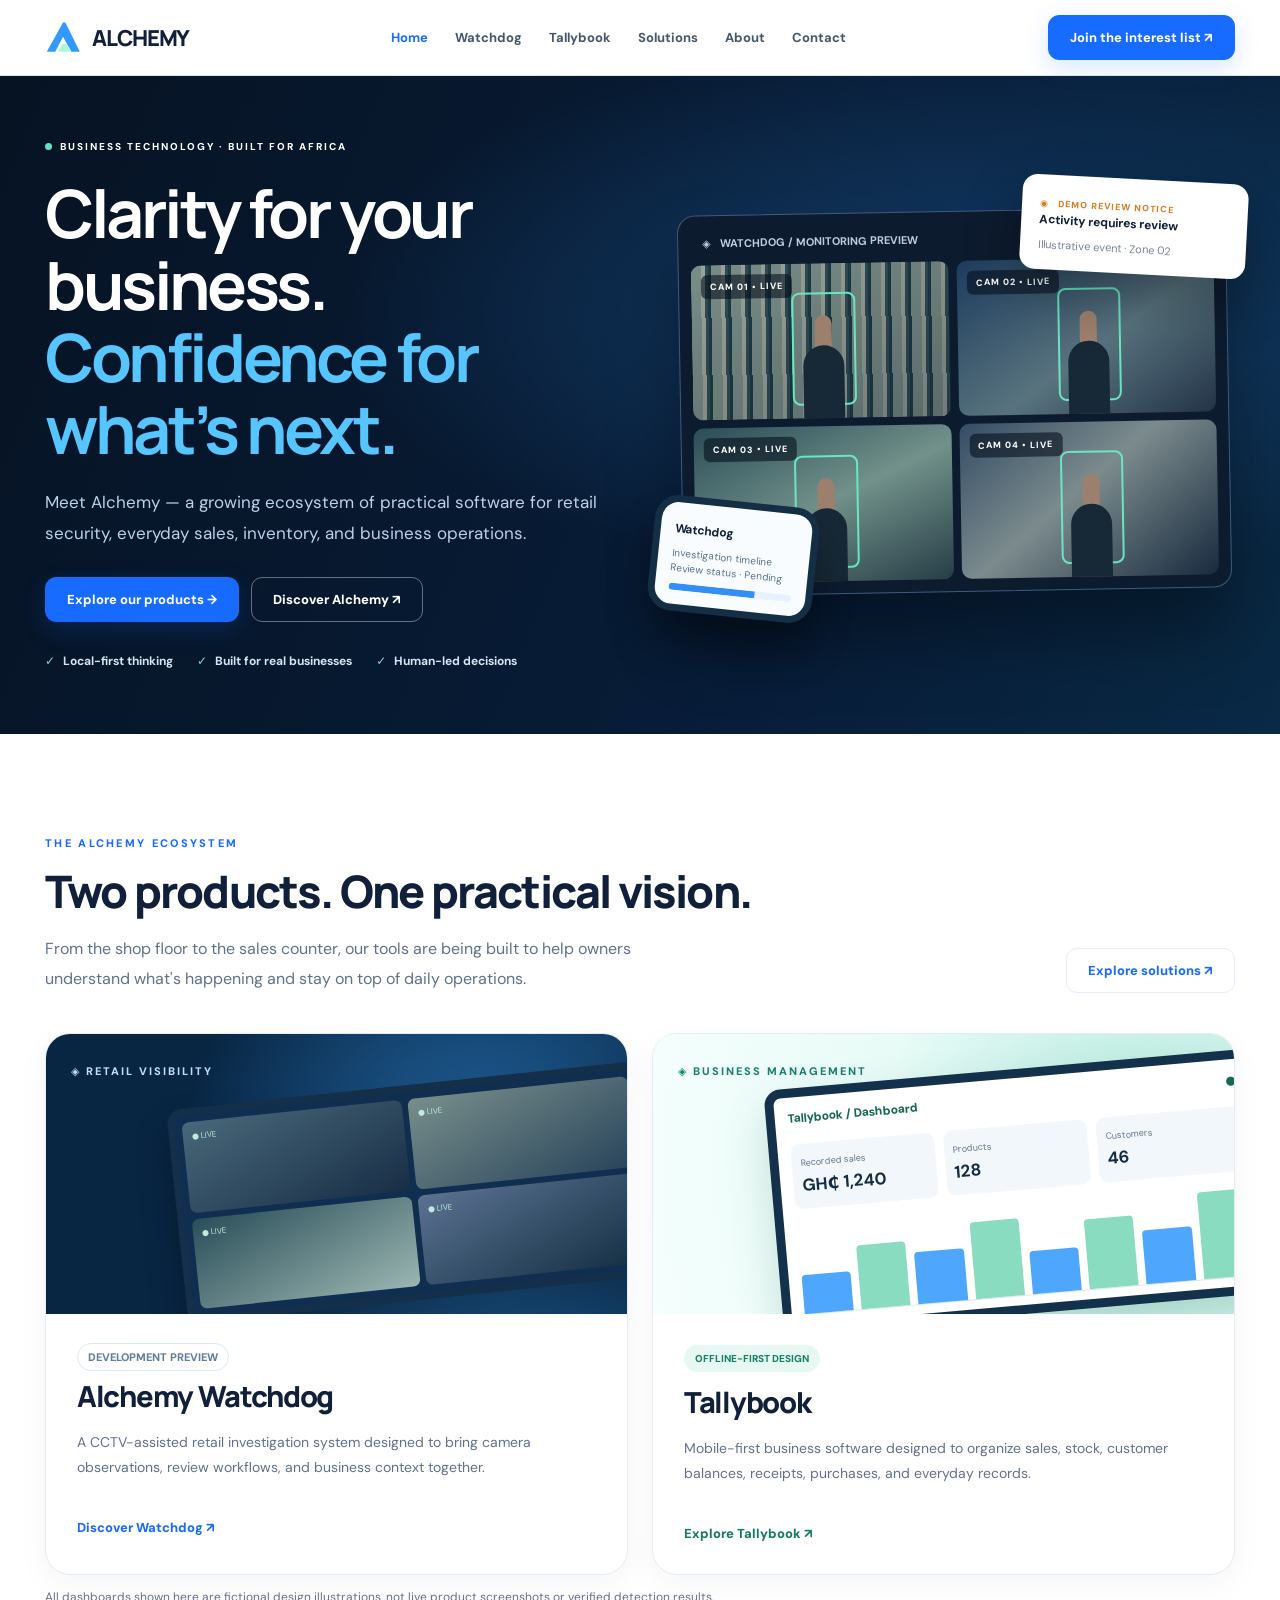
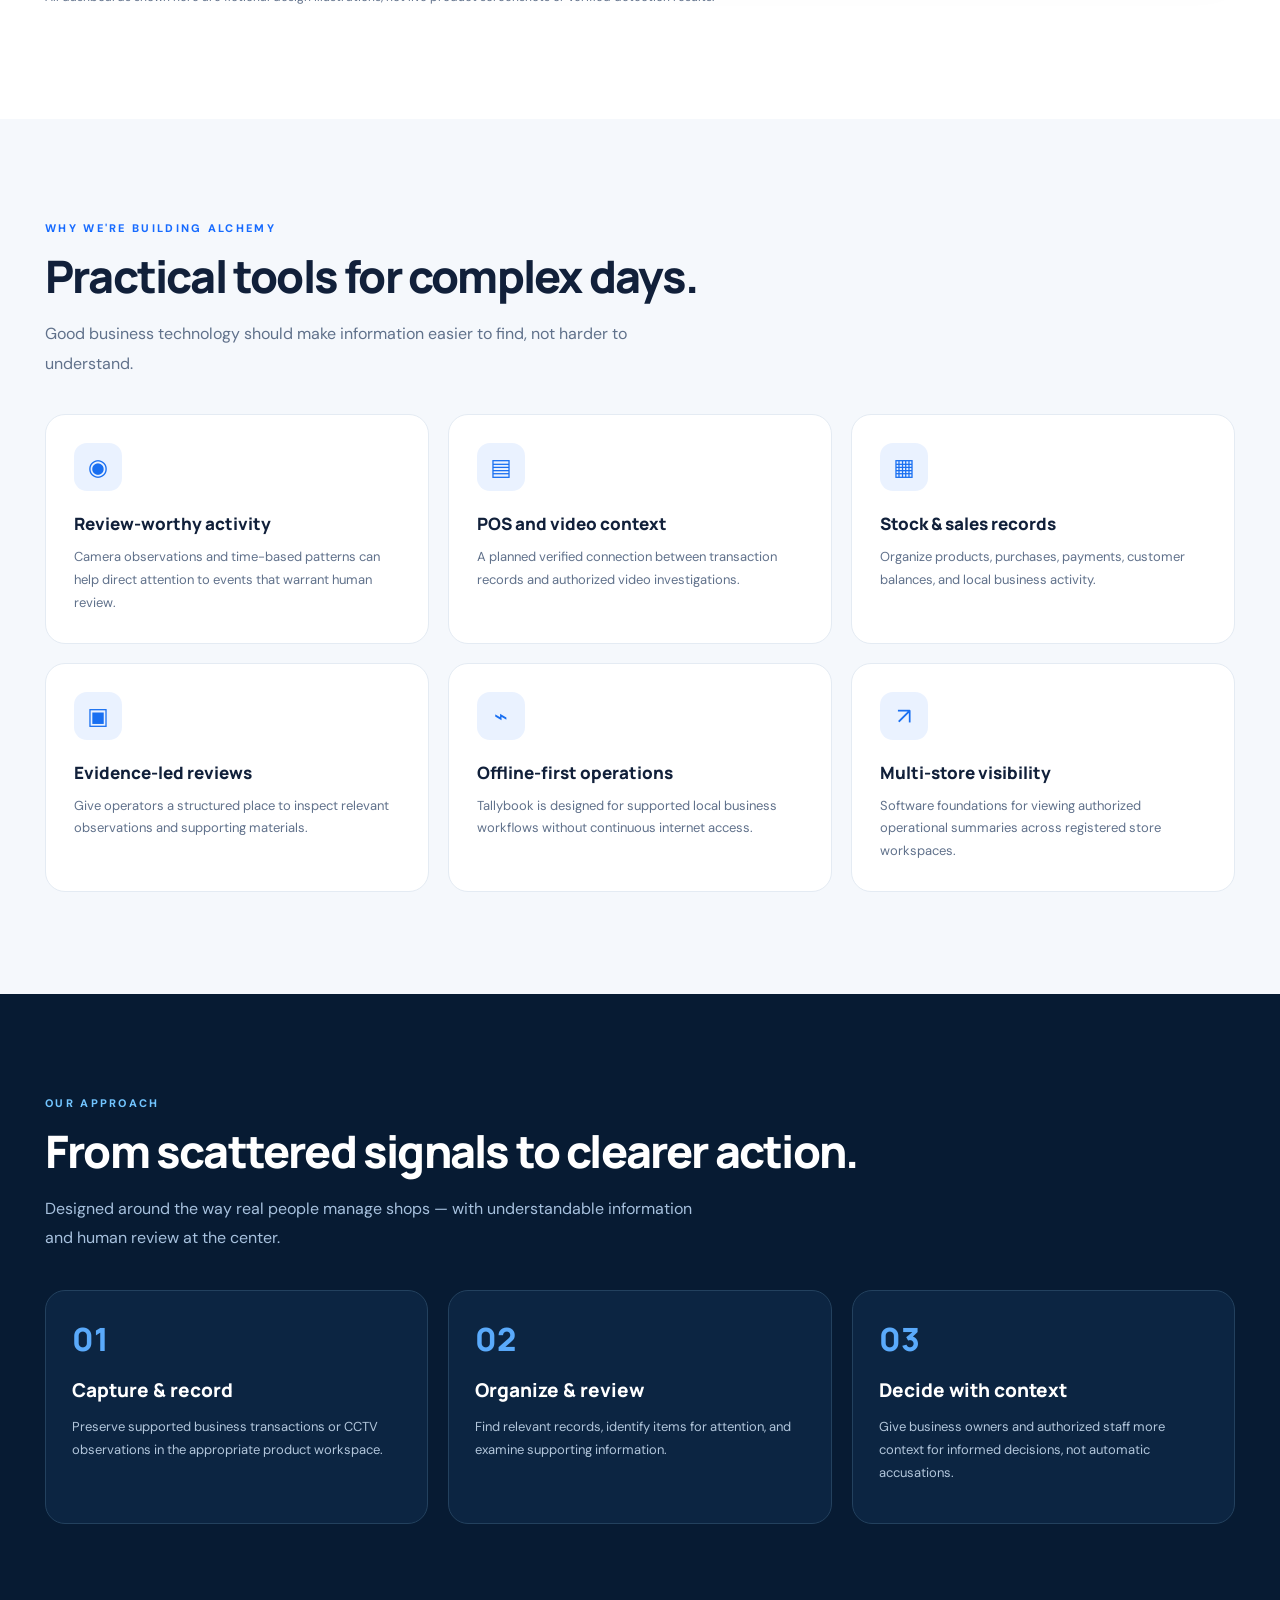
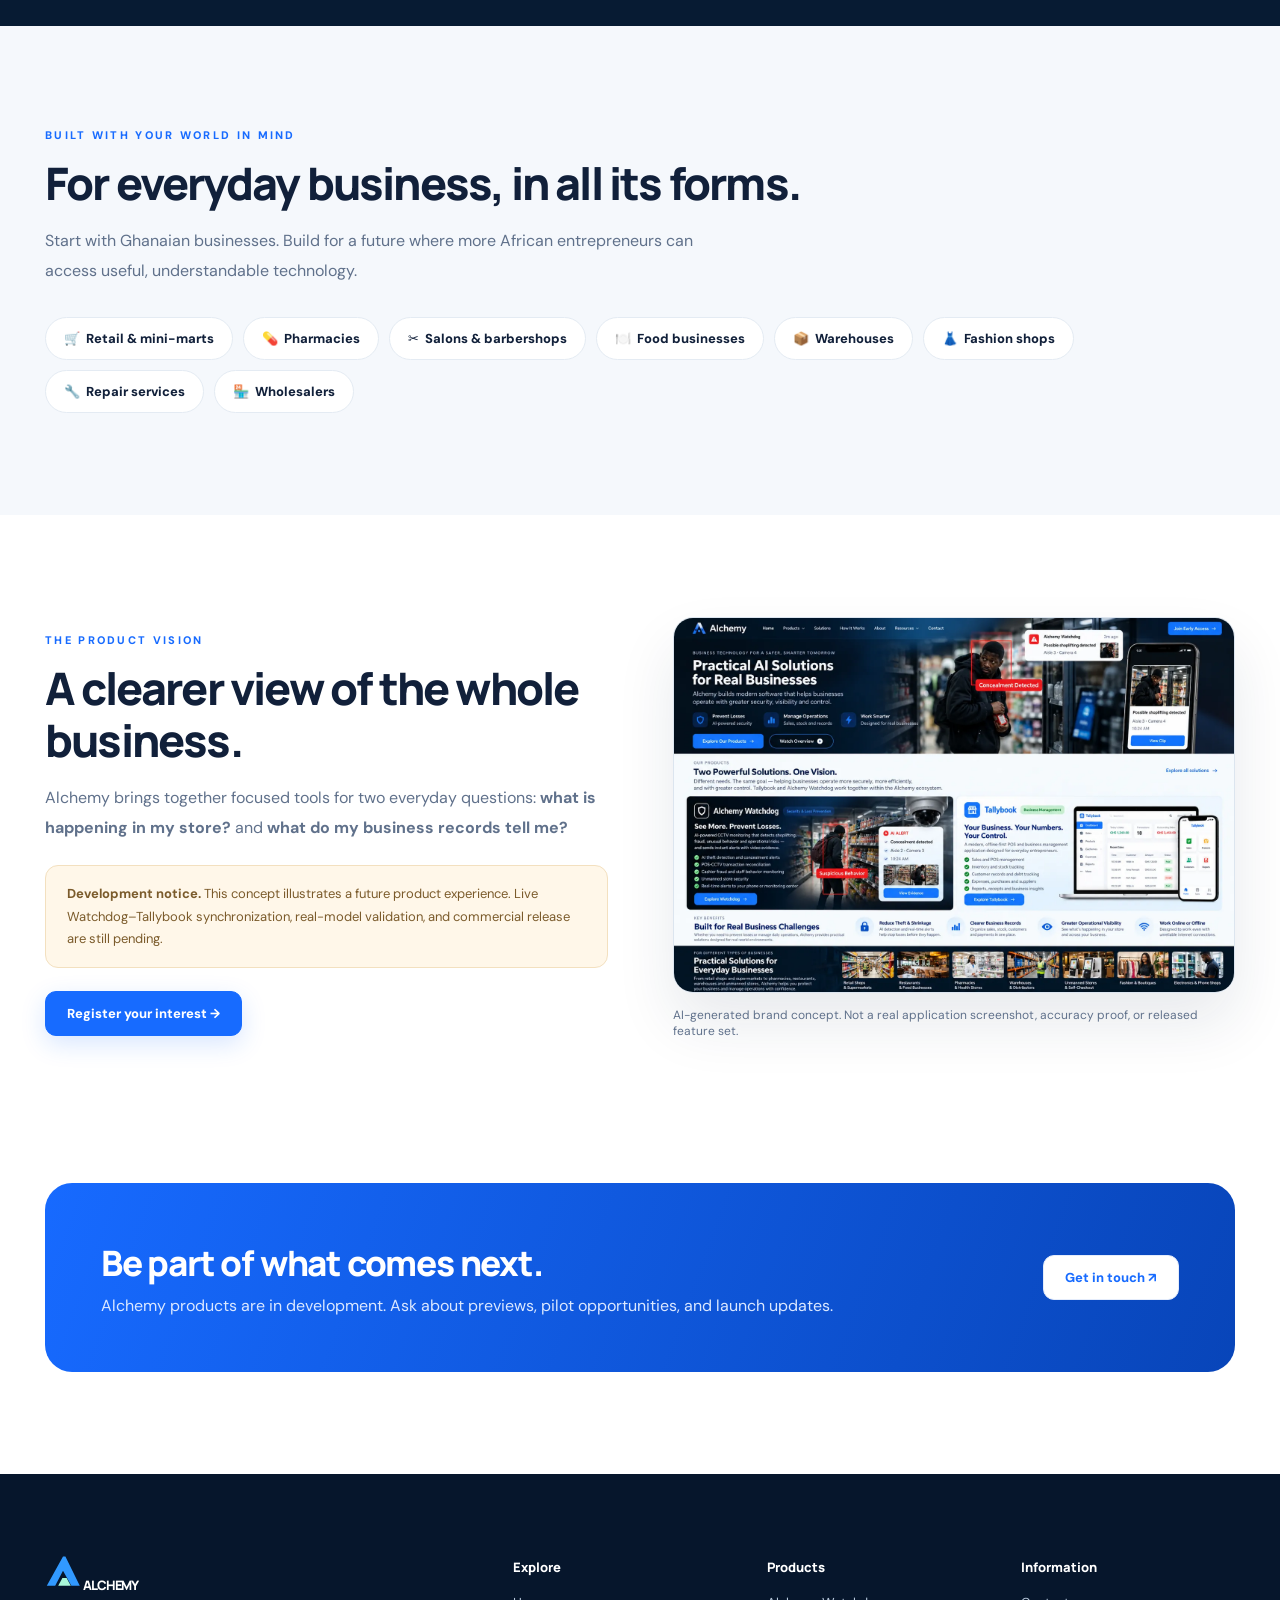
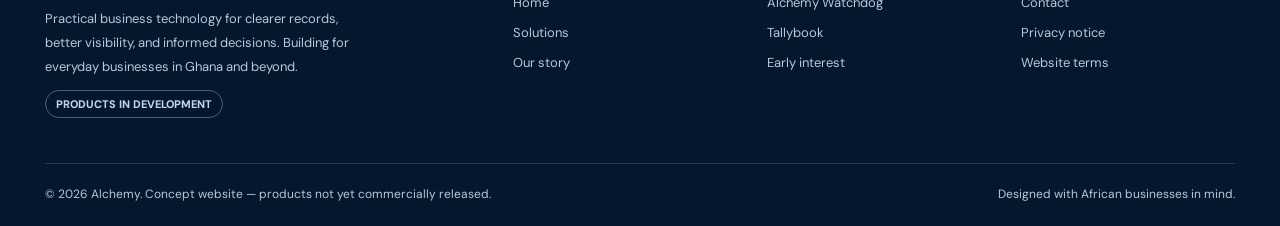
==== index.html @ 661603a3 "Alchemy Added" ====
<!doctype html><html lang="en"><head><meta charset="utf-8"><meta name="viewport" content="width=device-width,initial-scale=1"><meta name="theme-color" content="#07162b"><meta name="description" content="Alchemy is building Watchdog retail monitoring and Tallybook offline-first business-management software for African entrepreneurs."><title>Business Technology for Real Businesses | Alchemy</title><link rel="icon" type="image/svg+xml" href="assets/favicon.svg"><link rel="stylesheet" href="assets/style.css"></head><body><a class="skip" href="#content">Skip to content</a><header class="header"><nav class="container nav" aria-label="Main navigation"><a href="index.html" class="brand"><img src="assets/logo.svg" alt=""/> ALCHEMY</a><div class="navlinks" id="navlinks"><a class="active" href="index.html" aria-current="page">Home</a><a class="" href="watchdog.html" >Watchdog</a><a class="" href="tallybook.html" >Tallybook</a><a class="" href="solutions.html" >Solutions</a><a class="" href="about.html" >About</a><a class="" href="contact.html" >Contact</a></div><div class="navcta"><a class="btn" href="contact.html">Join the interest list ↗</a><button class="menu-toggle" aria-label="Toggle navigation" aria-controls="navlinks" aria-expanded="false">☰</button></div></nav></header><main id="content"><section class="hero"><div class="container"><div><span class="pill"><i></i> Business technology · Built for Africa</span><h1>Clarity for your business.<br><em>Confidence for what’s next.</em></h1><p>Meet Alchemy — a growing ecosystem of practical software for retail security, everyday sales, inventory, and business operations.</p><div class="hero-actions"><a class="btn" href="#products">Explore our products →</a><a class="btn secondary" href="about.html">Discover Alchemy ↗</a></div><div class="hero-foot"><span><b class="check">✓</b> Local-first thinking</span><span><b class="check">✓</b> Built for real businesses</span><span><b class="check">✓</b> Human-led decisions</span></div></div><div class="hero-visual" role="img" aria-label="Illustrative CCTV camera monitoring dashboard with four sample video feeds and a review notice. Not an actual surveillance result."><div class="monitor"><div class="monitor-head"><b>◈ &nbsp; WATCHDOG / MONITORING PREVIEW</b><div class="dots"><i></i><i></i><i></i></div></div><div class="feed-grid"><div class="feed" data-num="1"><span class="person"></span></div><div class="feed" data-num="2"><span class="person"></span></div><div class="feed" data-num="3"><span class="person"></span></div><div class="feed" data-num="4"><span class="person"></span></div></div></div><div class="float-alert"><span class="alert-top">◉ &nbsp; DEMO REVIEW NOTICE</span><b>Activity requires review</b><small>Illustrative event · Zone 02</small></div><div class="mini-phone"><b>Watchdog</b><p>Investigation timeline<br>Review status · Pending</p><div class="progress"></div></div></div></div></section><section class="section" id="products"><div class="container"><div class="sect-top"><div><p class="eyebrow">The Alchemy ecosystem</p><h2 class="h2">Two products. One practical vision.</h2><p class="lead">From the shop floor to the sales counter, our tools are being built to help owners understand what's happening and stay on top of daily operations.</p></div><a href="solutions.html" class="btn light">Explore solutions ↗</a></div><div class="product-grid"><article class="product reveal"><div class="visual watch"><span class="v-label">◈ RETAIL VISIBILITY</span><div class="ui-window"><div class="tile"></div><div class="tile"></div><div class="tile"></div><div class="tile"></div></div></div><div class="copy"><span class="tag" style="color:#607d9a;border-color:#d7e8f8">DEVELOPMENT PREVIEW</span><h3>Alchemy Watchdog</h3><p>A CCTV-assisted retail investigation system designed to bring camera observations, review workflows, and business context together.</p><a href="watchdog.html">Discover Watchdog ↗</a></div></article><article class="product reveal"><div class="visual tally"><span class="v-label" style="color:#17816e">◈ BUSINESS MANAGEMENT</span><div class="pos-window"><div class="pos-head"><span>Tallybook / Dashboard</span><span>●</span></div><div class="pos-row"><div>Recorded sales<strong>GH₵ 1,240</strong></div><div>Products<strong>128</strong></div><div>Customers<strong>46</strong></div></div><div class="bars"><i style="height:45%"></i><i style="height:74%"></i><i style="height:60%"></i><i style="height:89%"></i><i style="height:49%"></i><i style="height:80%"></i><i style="height:62%"></i><i style="height:100%"></i></div></div></div><div class="copy"><span class="status-chip">OFFLINE-FIRST DESIGN</span><h3>Tallybook</h3><p>Mobile-first business software designed to organize sales, stock, customer balances, receipts, purchases, and everyday records.</p><a href="tallybook.html" style="color:#127b61">Explore Tallybook ↗</a></div></article></div><p class="concept-caption">All dashboards shown here are fictional design illustrations, not live product screenshots or verified detection results.</p></div></section><section class="section gray"><div class="container"><p class="eyebrow">Why we're building Alchemy</p><h2 class="h2">Practical tools for complex days.</h2><p class="lead" style="margin-bottom:36px">Good business technology should make information easier to find, not harder to understand.</p><div class="feature-grid"><article class="feature reveal"><div class="iconbox">◉</div><h3>Review-worthy activity</h3><p>Camera observations and time-based patterns can help direct attention to events that warrant human review.</p></article><article class="feature reveal"><div class="iconbox">▤</div><h3>POS and video context</h3><p>A planned verified connection between transaction records and authorized video investigations.</p></article><article class="feature reveal"><div class="iconbox">▦</div><h3>Stock & sales records</h3><p>Organize products, purchases, payments, customer balances, and local business activity.</p></article><article class="feature reveal"><div class="iconbox">▣</div><h3>Evidence-led reviews</h3><p>Give operators a structured place to inspect relevant observations and supporting materials.</p></article><article class="feature reveal"><div class="iconbox">⌁</div><h3>Offline-first operations</h3><p>Tallybook is designed for supported local business workflows without continuous internet access.</p></article><article class="feature reveal"><div class="iconbox">↗</div><h3>Multi-store visibility</h3><p>Software foundations for viewing authorized operational summaries across registered store workspaces.</p></article></div></div></section><section class="section dark"><div class="container"><p class="eyebrow">Our approach</p><h2 class="h2">From scattered signals to clearer action.</h2><p class="lead">Designed around the way real people manage shops — with understandable information and human review at the center.</p><div class="steps" style="margin-top:37px"><div class="step"><span>01</span><h3>Capture & record</h3><p>Preserve supported business transactions or CCTV observations in the appropriate product workspace.</p></div><div class="step"><span>02</span><h3>Organize & review</h3><p>Find relevant records, identify items for attention, and examine supporting information.</p></div><div class="step"><span>03</span><h3>Decide with context</h3><p>Give business owners and authorized staff more context for informed decisions, not automatic accusations.</p></div></div></div></section><section class="section gray"><div class="container"><p class="eyebrow">Built with your world in mind</p><h2 class="h2">For everyday business, in all its forms.</h2><p class="lead">Start with Ghanaian businesses. Build for a future where more African entrepreneurs can access useful, understandable technology.</p><div class="industry"><span>🛒 &nbsp;Retail & mini-marts</span><span>💊 &nbsp;Pharmacies</span><span>✂️ &nbsp;Salons & barbershops</span><span>🍽️ &nbsp;Food businesses</span><span>📦 &nbsp;Warehouses</span><span>👗 &nbsp;Fashion shops</span><span>🔧 &nbsp;Repair services</span><span>🏪 &nbsp;Wholesalers</span></div></div></section><section class="section"><div class="container"><div class="split"><div><p class="eyebrow">The product vision</p><h2 class="h2">A clearer view of the whole business.</h2><p class="lead">Alchemy brings together focused tools for two everyday questions: <b>what is happening in my store?</b> and <b>what do my business records tell me?</b></p><div class="note warn"><b>Development notice.</b> This concept illustrates a future product experience. Live Watchdog–Tallybook synchronization, real-model validation, and commercial release are still pending.</div><a class="btn" href="contact.html">Register your interest →</a></div><div><img class="concept-image" loading="lazy" src="assets/alchemy-concept.webp" alt="Conceptual visual design showing Alchemy, Watchdog and Tallybook product marketing mockups"><p class="concept-caption">AI-generated brand concept. Not a real application screenshot, accuracy proof, or released feature set.</p></div></div></div></section><section class="section" style="padding-top:30px"><div class="container"><div class="cta-band"><div><h2>Be part of what comes next.</h2><p>Alchemy products are in development. Ask about previews, pilot opportunities, and launch updates.</p></div><a class="btn light" href="contact.html">Get in touch ↗</a></div></div></section></main><footer class="footer"><div class="container"><div class="footer-grid"><div><a href="index.html" class="brand"><img src="assets/logo.svg" alt=""/> ALCHEMY</a><p>Practical business technology for clearer records, better visibility, and informed decisions. Building for everyday businesses in Ghana and beyond.</p><span class="tag">PRODUCTS IN DEVELOPMENT</span></div><div><h4>Explore</h4><a href="index.html">Home</a><a href="solutions.html">Solutions</a><a href="about.html">Our story</a></div><div><h4>Products</h4><a href="watchdog.html">Alchemy Watchdog</a><a href="tallybook.html">Tallybook</a><a href="contact.html">Early interest</a></div><div><h4>Information</h4><a href="contact.html">Contact</a><a href="privacy.html">Privacy notice</a><a href="terms.html">Website terms</a></div></div><div class="footer-bottom"><span>© <span id="yr"></span> Alchemy. Concept website — products not yet commercially released.</span><span>Designed with African businesses in mind.</span></div></div></footer><script src="assets/app.js" defer></script><script>document.getElementById('yr').textContent=new Date().getFullYear()</script></body></html>
---- assets/style.css ----
@import url('https://fonts.googleapis.com/css2?family=DM+Sans:wght@400;500;600;700;800&family=Manrope:wght@400;500;600;700;800&display=swap');
:root{--ink:#11203a;--muted:#60718b;--blue:#176bff;--navy:#07162b;--green:#167d61;--border:#e4ebf3;--light:#f5f8fc;--radius:24px}*{box-sizing:border-box}html{scroll-behavior:smooth}body{margin:0;font-family:'DM Sans',system-ui,sans-serif;color:var(--ink);background:#fff}a{text-decoration:none;color:inherit}button,input,textarea,select{font:inherit}button{cursor:pointer}.container{width:min(1190px,calc(100% - 44px));margin:auto}.skip{position:absolute;transform:translateY(-150%);background:#fff;color:#000;z-index:40;padding:12px}.skip:focus{transform:none}.header{height:76px;position:sticky;top:0;z-index:30;background:rgba(255,255,255,.94);backdrop-filter:blur(18px);border-bottom:1px solid rgba(210,225,243,.8)}.nav{display:flex;align-items:center;justify-content:space-between;height:100%;gap:24px}.brand{display:flex;align-items:center;gap:11px;font:800 22px Manrope,sans-serif;letter-spacing:-1.1px}.brand img{width:36px;height:36px}.navlinks{display:flex;align-items:center;gap:27px;font-size:13px;font-weight:700;color:#45556c}.navlinks a:hover,.navlinks .active{color:var(--blue)}.navcta{display:flex;align-items:center;gap:12px}.btn{display:inline-flex;align-items:center;justify-content:center;gap:10px;border-radius:11px;padding:13px 21px;background:var(--blue);color:#fff;border:1px solid var(--blue);font-size:13px;font-weight:800;box-shadow:0 8px 24px rgba(23,107,255,.17);transition:transform .2s,box-shadow .2s}.btn:hover{transform:translateY(-2px);box-shadow:0 12px 26px rgba(23,107,255,.26)}.btn.secondary{background:transparent;color:inherit;border-color:rgba(255,255,255,.38);box-shadow:none}.btn.light{background:white;color:var(--blue);border-color:#e4ecfb;box-shadow:none}.btn.green{background:var(--green);border-color:var(--green)}.menu-toggle{display:none;background:transparent;border:none;font-size:25px;color:var(--ink)}.pill{display:inline-flex;gap:8px;align-items:center;font-weight:800;letter-spacing:2px;text-transform:uppercase;font-size:10px}.pill i{height:7px;width:7px;background:#67dcc7;border-radius:100%}.hero{background:radial-gradient(ellipse at 75% 36%,#143e69 0%,transparent 46%),linear-gradient(112deg,#061323,#081d39 65%,#092944);color:#fff;overflow:hidden}.hero>.container{min-height:610px;display:grid;grid-template-columns:1.02fr .98fr;align-items:center;gap:45px;padding-top:58px;padding-bottom:65px}.hero h1{font-family:Manrope,sans-serif;font-size:clamp(43px,5.2vw,70px);line-height:1.08;letter-spacing:-3.4px;margin:22px 0}.hero h1 em{font-style:normal;color:#57c5ff}.hero p{font-size:17px;color:#bdd1e8;line-height:1.85;max-width:590px}.hero-actions{display:flex;flex-wrap:wrap;gap:12px;margin:28px 0 31px}.hero-foot{display:flex;gap:24px;flex-wrap:wrap;color:#d6e5f2;font-size:12px;font-weight:700}.hero-foot span{display:inline-flex;gap:8px;align-items:center}.check{color:#78e2c6}.hero-visual{position:relative;padding:30px 6px}.monitor{border-radius:18px;background:#0d1b2e;box-shadow:0 45px 70px rgba(0,0,0,.36);border:1px solid #3d5c7c;padding:12px;transform:rotate(-1deg)}.monitor-head{display:flex;justify-content:space-between;align-items:center;color:#bbcedd;font-size:11px;padding:8px 12px 15px}.dots{display:flex;gap:5px}.dots i{height:6px;width:6px;border-radius:50%;background:#52738c}.feed-grid{display:grid;grid-template-columns:1fr 1fr;gap:8px}.feed{height:155px;border-radius:10px;position:relative;overflow:hidden;background:linear-gradient(155deg,rgba(6,21,33,.05),rgba(6,21,33,.32)),repeating-linear-gradient(90deg,#81938c 0 10px,#a3aca0 10px 14px,#344e55 14px 17px,#1d3d46 17px 20px);}.feed:nth-child(2){background:linear-gradient(145deg,#1d3c5e,#58737e 55%,#233347)}.feed:nth-child(3){background:linear-gradient(155deg,#294d57,#72918a 50%,#263d46)}.feed:nth-child(4){background:linear-gradient(140deg,#344c65,#7b8b8d 45%,#182a3e)}.feed:before{content:'';position:absolute;left:39%;top:19%;height:70%;width:23%;border:2px solid rgba(106,236,197,.95);border-radius:8px}.feed:after{content:'CAM 0' attr(data-num) '  •  LIVE';position:absolute;top:10px;left:10px;color:white;background:rgba(6,15,29,.6);padding:6px 9px;border-radius:6px;font-size:9px;font-weight:800;letter-spacing:1px}.feed .person{position:absolute;bottom:-4px;left:43%;width:16%;height:50%;border-radius:25px 25px 4px 4px;background:#172836;box-shadow:0 -42px 0 -12px #9c806d}.float-alert{position:absolute;right:-12px;top:-2px;background:#fff;border-radius:15px;padding:16px 18px;width:226px;box-shadow:0 22px 55px #0005;color:var(--ink);transform:rotate(3deg)}.float-alert b{display:block;font-size:12px;margin:0 0 5px}.float-alert small{font-size:11px;color:#748299}.alert-top{color:#d87b21;font-weight:800;font-size:9px;letter-spacing:1px}.mini-phone{position:absolute;bottom:5px;left:-23px;background:#f9fcff;color:var(--ink);width:165px;border:7px solid #142e46;border-radius:24px;box-shadow:0 30px 40px #0005;padding:14px;transform:rotate(6deg)}.mini-phone b{font-size:12px}.mini-phone p{color:#55718e;font-size:10px;line-height:1.5;margin:8px 0}.mini-phone .progress{background:#e8f2fe;height:7px;border-radius:10px;overflow:hidden}.mini-phone .progress:after{content:'';display:block;width:70%;height:100%;background:#318ff5}.section{padding:102px 0}.section.gray{background:#f5f8fc}.section.dark{background:#071b33;color:white}.eyebrow{font-size:11px;letter-spacing:2.3px;text-transform:uppercase;font-weight:800;color:var(--blue);margin:0 0 15px}.section.dark .eyebrow{color:#72c5ff}.h2{font:800 clamp(30px,3.5vw,47px)/1.18 Manrope,sans-serif;letter-spacing:-1.8px;margin:0 0 16px}.lead{font-size:16px;line-height:1.85;color:var(--muted);max-width:660px;margin:0}.section.dark .lead{color:#a7c1de}.sect-top{display:flex;align-items:end;justify-content:space-between;gap:25px;margin-bottom:40px}.product-grid{display:grid;grid-template-columns:1fr 1fr;gap:24px}.product{border:1px solid var(--border);border-radius:25px;overflow:hidden;background:white;box-shadow:0 10px 32px #1433600b;transition:transform .2s}.product:hover{transform:translateY(-4px)}.product .visual{height:280px;overflow:hidden;position:relative;padding:25px}.visual.watch{background:radial-gradient(circle at 75% 50%,#2368a5,#082542 67%)}.visual.tally{background:radial-gradient(circle at 84% 48%,#afe8db,#e8fbf7 54%,#f5fffd)}.visual .v-label{color:#bbdffe;font-size:11px;letter-spacing:2px;font-weight:800}.product .copy{padding:31px}.product .copy h3{font:800 29px Manrope;letter-spacing:-1.3px;margin:10px 0}.product .copy p{color:var(--muted);line-height:1.75;font-size:14px;min-height:72px}.product .copy a{color:var(--blue);font-weight:800;font-size:13px}.ui-window{position:absolute;top:51px;right:-25px;width:82%;height:215px;background:#102e50;border:7px solid #132f4a;border-radius:15px;box-shadow:0 20px 35px #0004;transform:rotate(-6deg);display:grid;grid-template-columns:1fr 1fr;gap:6px;padding:7px}.ui-window .tile{background:linear-gradient(155deg,#49687a,#182e46);border-radius:7px;position:relative}.ui-window .tile:after{content:'● LIVE';color:#bdebdc;font-size:8px;position:absolute;top:9px;left:9px}.ui-window .tile:nth-child(2){background:linear-gradient(155deg,#788e8b,#28445b)}.ui-window .tile:nth-child(3){background:linear-gradient(155deg,#2a4e59,#9bb6b1)}.ui-window .tile:nth-child(4){background:linear-gradient(155deg,#5b7291,#132f43)}.pos-window{position:absolute;top:35px;right:-33px;width:85%;height:245px;box-shadow:0 20px 45px #0b55412d;background:white;border:9px solid #13314a;border-radius:16px;transform:rotate(-5deg);padding:13px}.pos-head{font-size:12px;font-weight:800;color:#146952;display:flex;justify-content:space-between}.pos-row{display:grid;grid-template-columns:repeat(3,1fr);gap:9px;margin:18px 0}.pos-row div{background:#f2f7fb;padding:13px 9px;border-radius:9px;font-size:9px;color:#61738c}.pos-row strong{display:block;color:#142d43;font-size:17px;margin-top:5px}.bars{height:88px;display:flex;align-items:end;gap:8px;border-bottom:1px solid #dfe8ed}.bars i{flex:1;background:#4ea7fd;border-radius:4px 4px 0 0}.bars i:nth-child(even){background:#8adcc1}.status-chip{display:inline-flex;border-radius:50px;background:#e7f7f1;color:#138166;padding:7px 11px;font-size:10px;font-weight:800}.feature-grid{display:grid;grid-template-columns:repeat(3,1fr);gap:19px}.feature{border:1px solid var(--border);border-radius:20px;padding:28px;background:white;min-height:215px}.iconbox{height:48px;width:48px;display:grid;place-items:center;border-radius:13px;background:#eaf2ff;color:#196ff1;font-size:23px;margin-bottom:21px}.feature h3{font:800 17px Manrope;margin:0 0 11px}.feature p{font-size:13px;color:var(--muted);line-height:1.75;margin:0}.feature small{display:inline-block;margin-top:16px;font-size:10px;font-weight:800;color:#9b6e37;background:#fff4e5;padding:6px 9px;border-radius:50px}.steps{display:grid;grid-template-columns:repeat(3,1fr);gap:20px}.step{padding:26px;border:1px solid #23415e;border-radius:20px;background:#0c2542}.step>span{font:800 32px Manrope;color:#5aaafb}.step h3{font:800 19px Manrope;margin:16px 0 8px}.step p{color:#b2c6db;line-height:1.75;font-size:13px}.industry{display:flex;gap:10px;flex-wrap:wrap;margin-top:32px}.industry span{padding:12px 18px;border-radius:50px;border:1px solid var(--border);background:white;font-size:13px;font-weight:800}.concept-image{width:100%;border-radius:20px;border:1px solid #dce5ef;box-shadow:0 30px 60px #122b4619;display:block}.concept-caption{font-size:12px;color:var(--muted);margin-top:14px}.cta-band{background:linear-gradient(110deg,#176aff,#0845b9);padding:56px;border-radius:27px;color:white;display:flex;align-items:center;justify-content:space-between;gap:30px}.cta-band h2{font:800 35px Manrope;letter-spacing:-1.2px;margin:0 0 8px}.cta-band p{color:#dbe8ff;margin:0}.footer{background:#06162c;color:#b7c8db;padding:67px 0 24px}.footer-grid{display:grid;grid-template-columns:2fr repeat(3,1fr);gap:40px}.footer h4{color:white;font:800 13px Manrope}.footer p{line-height:1.85;font-size:13px;max-width:310px}.footer a{display:block;margin:13px 0;font-size:13px}.footer a:hover{color:#fff}.footer .brand{color:white}.footer-bottom{border-top:1px solid #24374b;margin-top:50px;padding-top:22px;font-size:12px;display:flex;justify-content:space-between;gap:15px}.subhero{background:linear-gradient(130deg,#07182d,#0b325b);color:white;padding:100px 0 90px}.subhero.greenish{background:linear-gradient(130deg,#092c2e,#0e695b)}.subhero .inner{max-width:790px}.subhero h1{font:800 clamp(40px,5vw,65px)/1.1 Manrope;letter-spacing:-2.5px;margin:18px 0}.subhero p{font-size:18px;color:#c6d7e9;line-height:1.8}.note{padding:17px 21px;border-radius:13px;background:#eef6ff;border:1px solid #c9ddfa;color:#325778;font-size:13px;line-height:1.7;margin:23px 0}.note.warn{background:#fff7e9;border-color:#f3e0bf;color:#7b5b2b}.split{display:grid;grid-template-columns:1fr 1fr;gap:65px;align-items:center}.bullet{padding-left:0;list-style:none}.bullet li{margin:14px 0;display:flex;gap:12px;line-height:1.65;color:var(--muted)}.bullet li:before{content:'✓';color:var(--green);font-weight:800}.faq{max-width:860px;margin:auto}.faq details{border-bottom:1px solid var(--border);padding:23px 0}.faq summary{cursor:pointer;font:800 16px Manrope;list-style:none;display:flex;justify-content:space-between;gap:20px}.faq summary:after{content:'+';color:var(--blue);font-size:24px}.faq details[open] summary:after{content:'−'}.faq p{color:var(--muted);line-height:1.8;margin-bottom:2px}.form-card{padding:35px;border:1px solid var(--border);border-radius:22px;box-shadow:0 14px 50px #0c34500d}.field{margin-bottom:18px}.field label{display:block;font-size:12px;font-weight:800;margin-bottom:8px}.field input,.field select,.field textarea{display:block;width:100%;padding:14px;border-radius:10px;border:1px solid #d5e1ec;background:#fbfdff;color:var(--ink)}.field input:focus,.field textarea:focus,.field select:focus{outline:2px solid #75aeff}.checkbox{display:flex;align-items:start;gap:10px;font-size:12px;color:var(--muted);line-height:1.6}.checkbox input{margin-top:4px}.form-result{color:#256e58;font-size:13px;line-height:1.7;min-height:22px}.callout{background:#eaf5ff;padding:27px;border-radius:20px;margin-top:35px}.callout h3{margin-top:0}.legal{max-width:830px}.legal h2{margin-top:32px}.legal p,.legal li{line-height:1.9;color:var(--muted)}.tag{font-size:11px;font-weight:800;color:#bbd6f4;border:1px solid #42617b;border-radius:50px;padding:6px 10px}.reveal{opacity:0;transform:translateY(17px);transition:opacity .6s,transform .6s}.reveal.visible{opacity:1;transform:none}@media(max-width:980px){.navlinks{gap:13px}.navlinks a{font-size:12px}.hero>.container{gap:15px}.hero h1{font-size:54px}.footer-grid{grid-template-columns:1.4fr 1fr 1fr}}@media(max-width:760px){.header{height:68px}.menu-toggle{display:block}.navlinks{display:none;position:absolute;left:0;right:0;top:68px;background:#fff;padding:22px;border-bottom:1px solid var(--border);box-shadow:0 20px 30px #0c29471a;flex-direction:column;align-items:stretch;gap:20px}.navlinks.open{display:flex}.navcta .btn{display:none}.hero>.container{grid-template-columns:1fr;padding-top:67px;padding-bottom:70px}.hero h1{font-size:clamp(42px,11vw,65px)}.hero-visual{margin:0 8px 0 20px}.monitor .feed{height:110px}.float-alert{right:-8px}.mini-phone{left:-18px}.section{padding:67px 0}.product-grid,.feature-grid,.steps,.split{grid-template-columns:1fr}.sect-top{display:block}.sect-top .btn{margin-top:25px}.footer-grid{grid-template-columns:1fr 1fr;gap:25px}.footer-grid>:first-child{grid-column:1/-1}.cta-band{padding:35px;display:block}.cta-band .btn{margin-top:20px}.subhero{padding:72px 0}.subhero h1{font-size:45px}.concept-image{margin-top:25px}}@media(max-width:440px){.container{width:min(100% - 30px,1190px)}.hero-visual{transform:scale(.9);transform-origin:top center;margin-bottom:-25px}.float-alert{width:188px}.hero-foot{gap:14px}.footer-grid{grid-template-columns:1fr 1fr}.product .visual{height:235px}.pos-window{width:95%}.cta-band h2{font-size:28px}}
@media(prefers-reduced-motion:reduce){html{scroll-behavior:auto}.reveal{opacity:1;transform:none;transition:none}.btn{transition:none}}
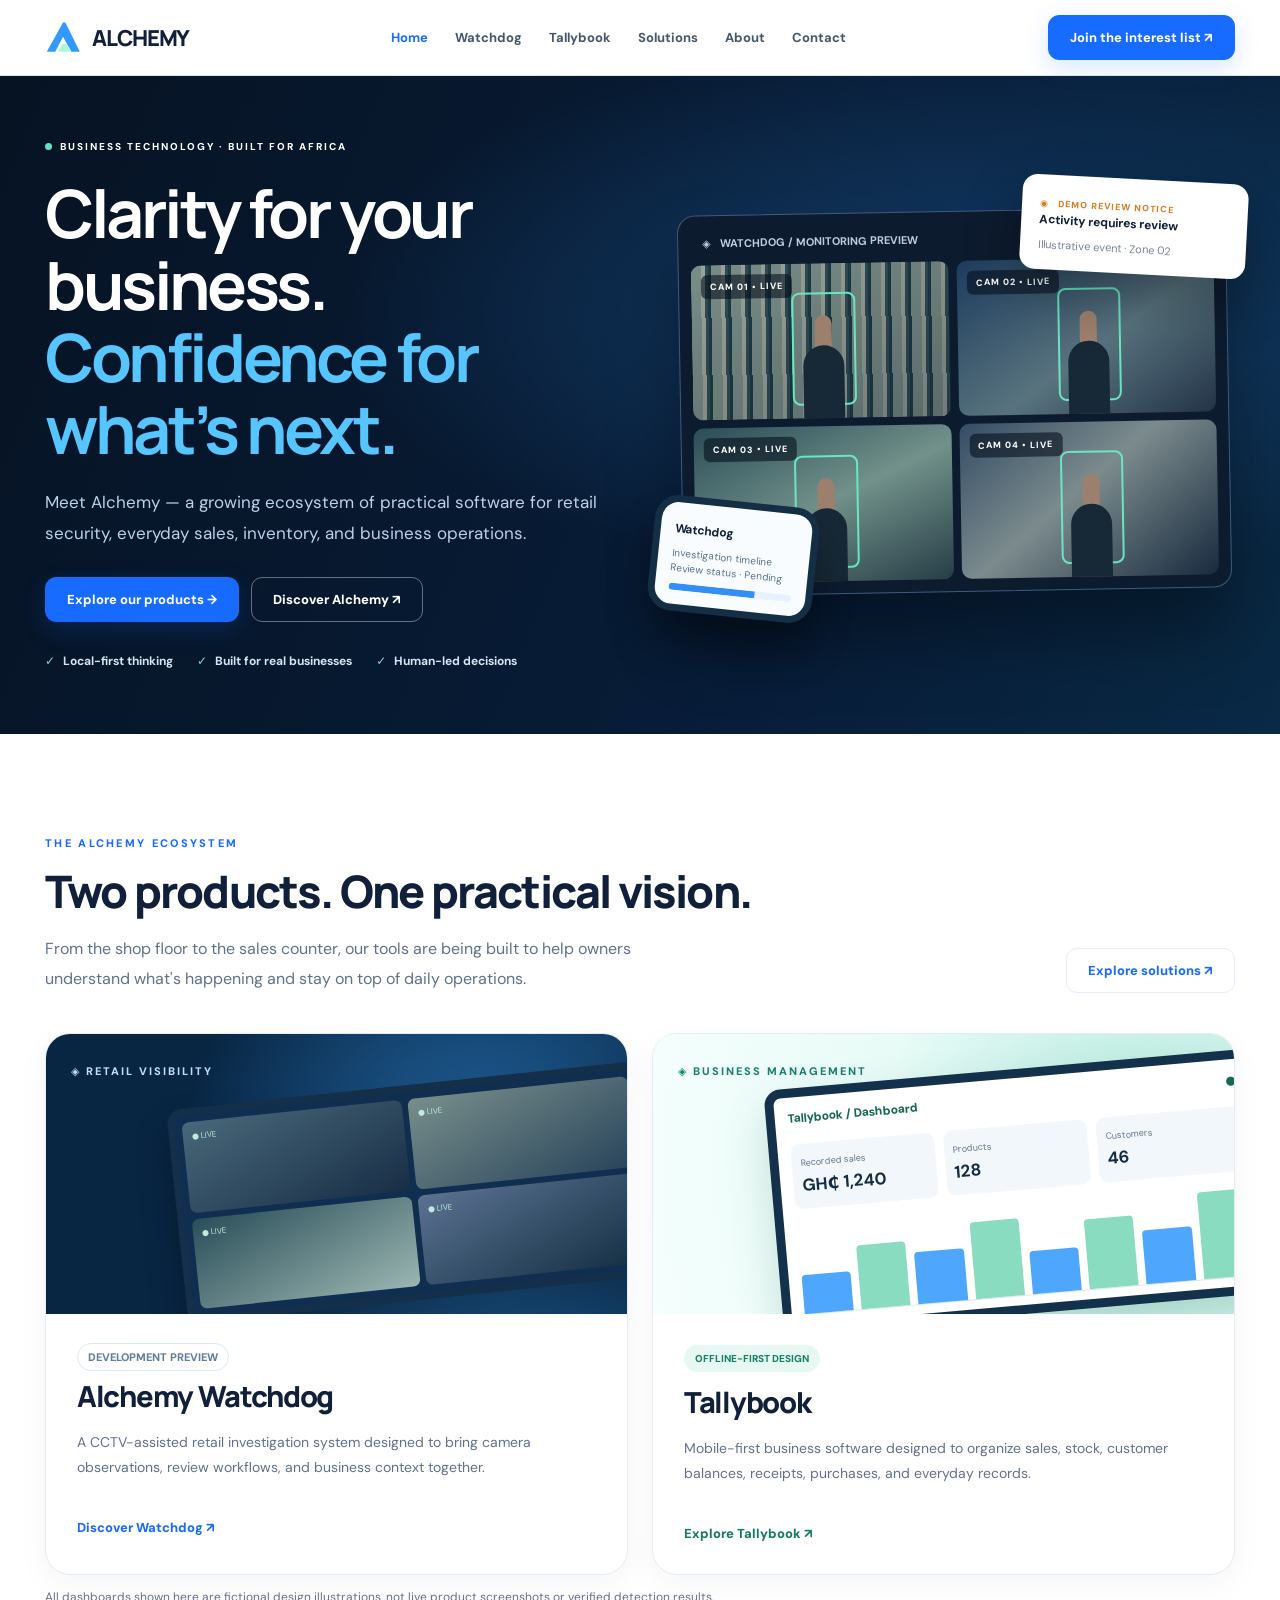
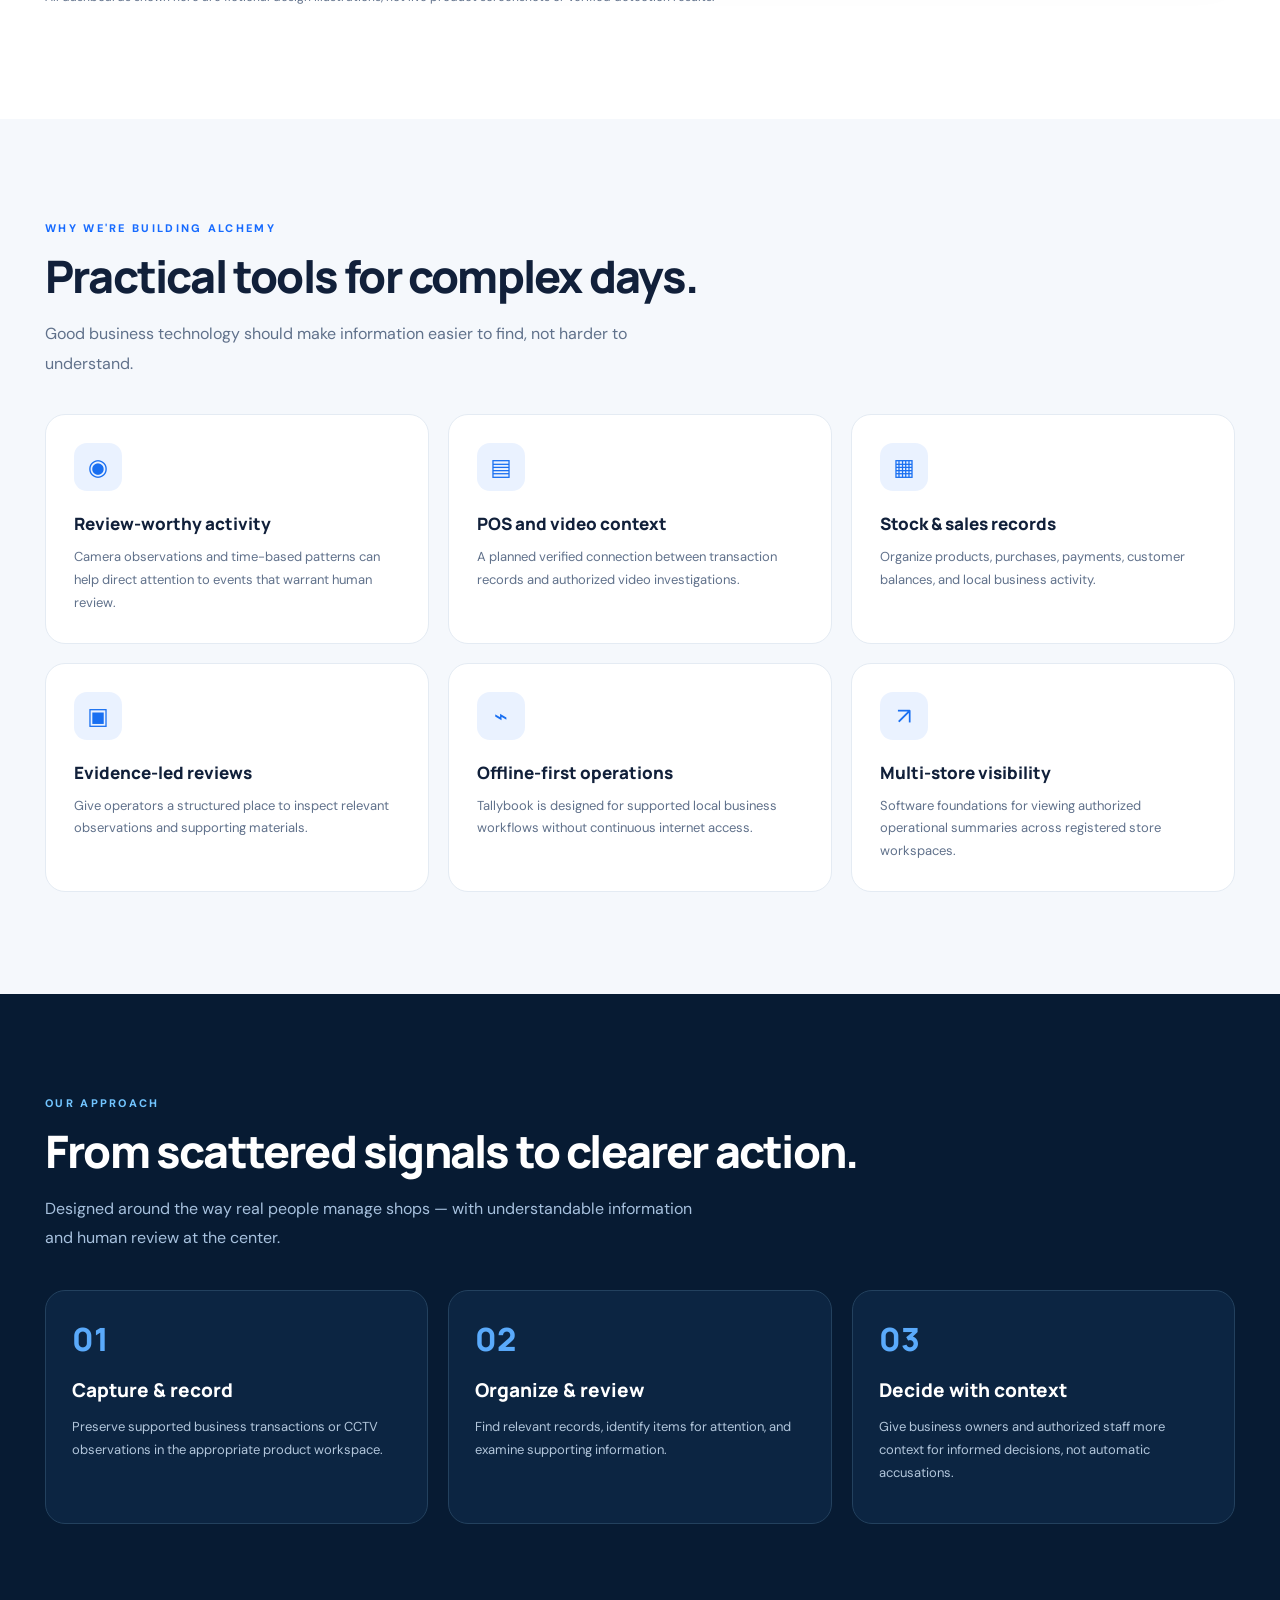
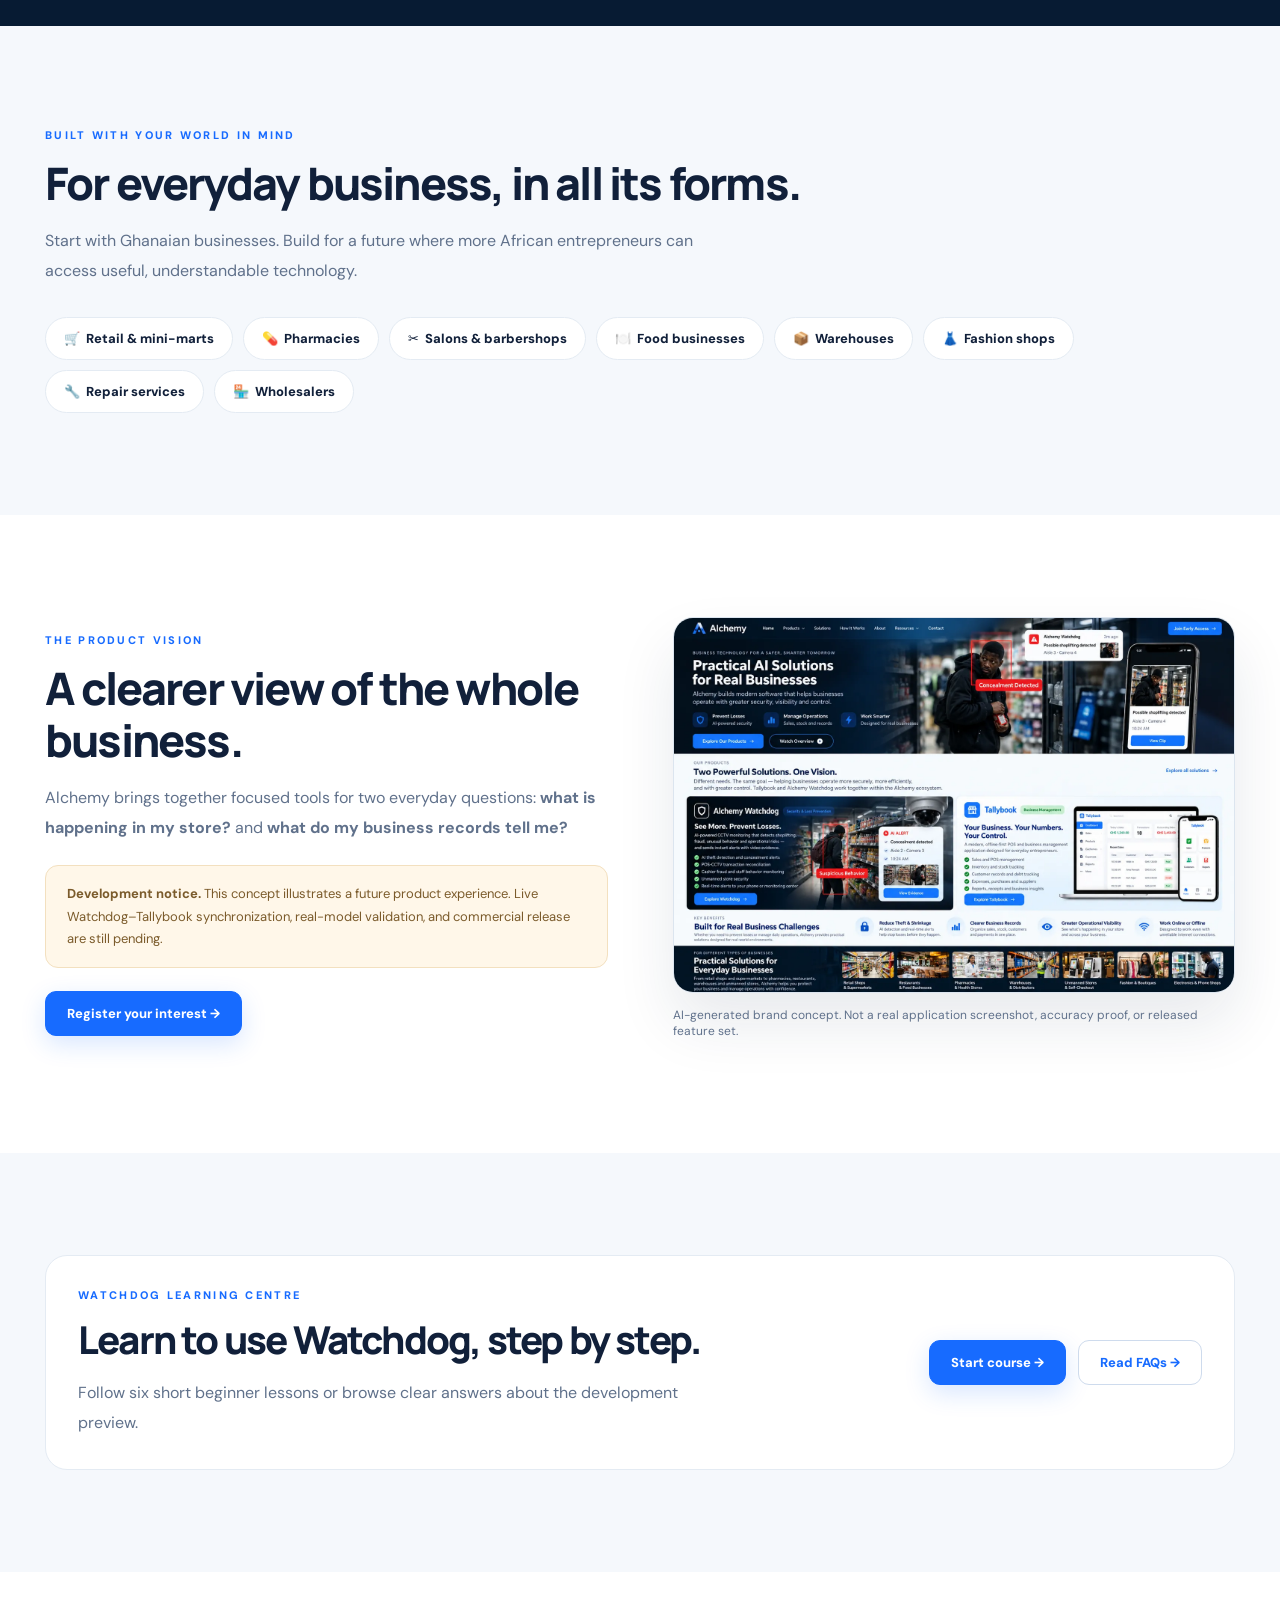
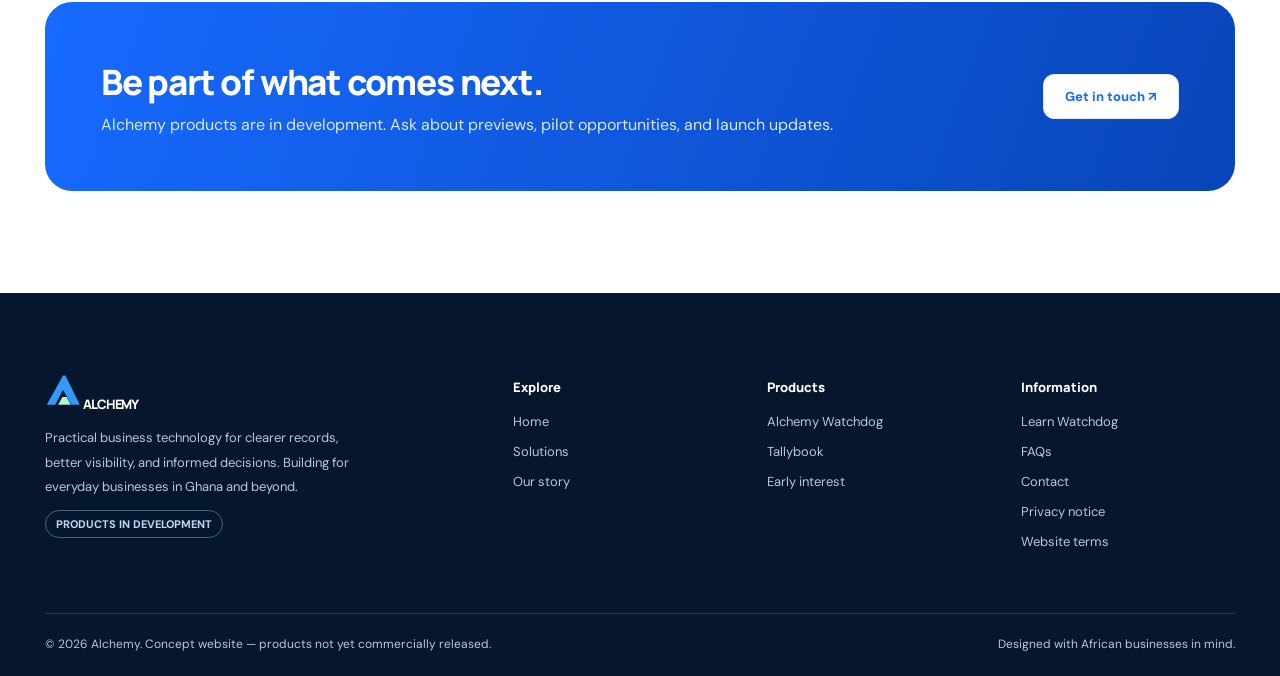
==== commit 40b8898f: "Add Learn and FAQ to site navigation" ====
--- a/index.html
+++ b/index.html
@@ -1 +1 @@
-<!doctype html><html lang="en"><head><meta charset="utf-8"><meta name="viewport" content="width=device-width,initial-scale=1"><meta name="theme-color" content="#07162b"><meta name="description" content="Alchemy is building Watchdog retail monitoring and Tallybook offline-first business-management software for African entrepreneurs."><title>Business Technology for Real Businesses | Alchemy</title><link rel="icon" type="image/svg+xml" href="assets/favicon.svg"><link rel="stylesheet" href="assets/style.css"></head><body><a class="skip" href="#content">Skip to content</a><header class="header"><nav class="container nav" aria-label="Main navigation"><a href="index.html" class="brand"><img src="assets/logo.svg" alt=""/> ALCHEMY</a><div class="navlinks" id="navlinks"><a class="active" href="index.html" aria-current="page">Home</a><a class="" href="watchdog.html" >Watchdog</a><a class="" href="tallybook.html" >Tallybook</a><a class="" href="solutions.html" >Solutions</a><a class="" href="about.html" >About</a><a class="" href="contact.html" >Contact</a></div><div class="navcta"><a class="btn" href="contact.html">Join the interest list ↗</a><button class="menu-toggle" aria-label="Toggle navigation" aria-controls="navlinks" aria-expanded="false">☰</button></div></nav></header><main id="content"><section class="hero"><div class="container"><div><span class="pill"><i></i> Business technology · Built for Africa</span><h1>Clarity for your business.<br><em>Confidence for what’s next.</em></h1><p>Meet Alchemy — a growing ecosystem of practical software for retail security, everyday sales, inventory, and business operations.</p><div class="hero-actions"><a class="btn" href="#products">Explore our products →</a><a class="btn secondary" href="about.html">Discover Alchemy ↗</a></div><div class="hero-foot"><span><b class="check">✓</b> Local-first thinking</span><span><b class="check">✓</b> Built for real businesses</span><span><b class="check">✓</b> Human-led decisions</span></div></div><div class="hero-visual" role="img" aria-label="Illustrative CCTV camera monitoring dashboard with four sample video feeds and a review notice. Not an actual surveillance result."><div class="monitor"><div class="monitor-head"><b>◈ &nbsp; WATCHDOG / MONITORING PREVIEW</b><div class="dots"><i></i><i></i><i></i></div></div><div class="feed-grid"><div class="feed" data-num="1"><span class="person"></span></div><div class="feed" data-num="2"><span class="person"></span></div><div class="feed" data-num="3"><span class="person"></span></div><div class="feed" data-num="4"><span class="person"></span></div></div></div><div class="float-alert"><span class="alert-top">◉ &nbsp; DEMO REVIEW NOTICE</span><b>Activity requires review</b><small>Illustrative event · Zone 02</small></div><div class="mini-phone"><b>Watchdog</b><p>Investigation timeline<br>Review status · Pending</p><div class="progress"></div></div></div></div></section><section class="section" id="products"><div class="container"><div class="sect-top"><div><p class="eyebrow">The Alchemy ecosystem</p><h2 class="h2">Two products. One practical vision.</h2><p class="lead">From the shop floor to the sales counter, our tools are being built to help owners understand what's happening and stay on top of daily operations.</p></div><a href="solutions.html" class="btn light">Explore solutions ↗</a></div><div class="product-grid"><article class="product reveal"><div class="visual watch"><span class="v-label">◈ RETAIL VISIBILITY</span><div class="ui-window"><div class="tile"></div><div class="tile"></div><div class="tile"></div><div class="tile"></div></div></div><div class="copy"><span class="tag" style="color:#607d9a;border-color:#d7e8f8">DEVELOPMENT PREVIEW</span><h3>Alchemy Watchdog</h3><p>A CCTV-assisted retail investigation system designed to bring camera observations, review workflows, and business context together.</p><a href="watchdog.html">Discover Watchdog ↗</a></div></article><article class="product reveal"><div class="visual tally"><span class="v-label" style="color:#17816e">◈ BUSINESS MANAGEMENT</span><div class="pos-window"><div class="pos-head"><span>Tallybook / Dashboard</span><span>●</span></div><div class="pos-row"><div>Recorded sales<strong>GH₵ 1,240</strong></div><div>Products<strong>128</strong></div><div>Customers<strong>46</strong></div></div><div class="bars"><i style="height:45%"></i><i style="height:74%"></i><i style="height:60%"></i><i style="height:89%"></i><i style="height:49%"></i><i style="height:80%"></i><i style="height:62%"></i><i style="height:100%"></i></div></div></div><div class="copy"><span class="status-chip">OFFLINE-FIRST DESIGN</span><h3>Tallybook</h3><p>Mobile-first business software designed to organize sales, stock, customer balances, receipts, purchases, and everyday records.</p><a href="tallybook.html" style="color:#127b61">Explore Tallybook ↗</a></div></article></div><p class="concept-caption">All dashboards shown here are fictional design illustrations, not live product screenshots or verified detection results.</p></div></section><section class="section gray"><div class="container"><p class="eyebrow">Why we're building Alchemy</p><h2 class="h2">Practical tools for complex days.</h2><p class="lead" style="margin-bottom:36px">Good business technology should make information easier to find, not harder to understand.</p><div class="feature-grid"><article class="feature reveal"><div class="iconbox">◉</div><h3>Review-worthy activity</h3><p>Camera observations and time-based patterns can help direct attention to events that warrant human review.</p></article><article class="feature reveal"><div class="iconbox">▤</div><h3>POS and video context</h3><p>A planned verified connection between transaction records and authorized video investigations.</p></article><article class="feature reveal"><div class="iconbox">▦</div><h3>Stock & sales records</h3><p>Organize products, purchases, payments, customer balances, and local business activity.</p></article><article class="feature reveal"><div class="iconbox">▣</div><h3>Evidence-led reviews</h3><p>Give operators a structured place to inspect relevant observations and supporting materials.</p></article><article class="feature reveal"><div class="iconbox">⌁</div><h3>Offline-first operations</h3><p>Tallybook is designed for supported local business workflows without continuous internet access.</p></article><article class="feature reveal"><div class="iconbox">↗</div><h3>Multi-store visibility</h3><p>Software foundations for viewing authorized operational summaries across registered store workspaces.</p></article></div></div></section><section class="section dark"><div class="container"><p class="eyebrow">Our approach</p><h2 class="h2">From scattered signals to clearer action.</h2><p class="lead">Designed around the way real people manage shops — with understandable information and human review at the center.</p><div class="steps" style="margin-top:37px"><div class="step"><span>01</span><h3>Capture & record</h3><p>Preserve supported business transactions or CCTV observations in the appropriate product workspace.</p></div><div class="step"><span>02</span><h3>Organize & review</h3><p>Find relevant records, identify items for attention, and examine supporting information.</p></div><div class="step"><span>03</span><h3>Decide with context</h3><p>Give business owners and authorized staff more context for informed decisions, not automatic accusations.</p></div></div></div></section><section class="section gray"><div class="container"><p class="eyebrow">Built with your world in mind</p><h2 class="h2">For everyday business, in all its forms.</h2><p class="lead">Start with Ghanaian businesses. Build for a future where more African entrepreneurs can access useful, understandable technology.</p><div class="industry"><span>🛒 &nbsp;Retail & mini-marts</span><span>💊 &nbsp;Pharmacies</span><span>✂️ &nbsp;Salons & barbershops</span><span>🍽️ &nbsp;Food businesses</span><span>📦 &nbsp;Warehouses</span><span>👗 &nbsp;Fashion shops</span><span>🔧 &nbsp;Repair services</span><span>🏪 &nbsp;Wholesalers</span></div></div></section><section class="section"><div class="container"><div class="split"><div><p class="eyebrow">The product vision</p><h2 class="h2">A clearer view of the whole business.</h2><p class="lead">Alchemy brings together focused tools for two everyday questions: <b>what is happening in my store?</b> and <b>what do my business records tell me?</b></p><div class="note warn"><b>Development notice.</b> This concept illustrates a future product experience. Live Watchdog–Tallybook synchronization, real-model validation, and commercial release are still pending.</div><a class="btn" href="contact.html">Register your interest →</a></div><div><img class="concept-image" loading="lazy" src="assets/alchemy-concept.webp" alt="Conceptual visual design showing Alchemy, Watchdog and Tallybook product marketing mockups"><p class="concept-caption">AI-generated brand concept. Not a real application screenshot, accuracy proof, or released feature set.</p></div></div></div></section><section class="section" style="padding-top:30px"><div class="container"><div class="cta-band"><div><h2>Be part of what comes next.</h2><p>Alchemy products are in development. Ask about previews, pilot opportunities, and launch updates.</p></div><a class="btn light" href="contact.html">Get in touch ↗</a></div></div></section></main><footer class="footer"><div class="container"><div class="footer-grid"><div><a href="index.html" class="brand"><img src="assets/logo.svg" alt=""/> ALCHEMY</a><p>Practical business technology for clearer records, better visibility, and informed decisions. Building for everyday businesses in Ghana and beyond.</p><span class="tag">PRODUCTS IN DEVELOPMENT</span></div><div><h4>Explore</h4><a href="index.html">Home</a><a href="solutions.html">Solutions</a><a href="about.html">Our story</a></div><div><h4>Products</h4><a href="watchdog.html">Alchemy Watchdog</a><a href="tallybook.html">Tallybook</a><a href="contact.html">Early interest</a></div><div><h4>Information</h4><a href="contact.html">Contact</a><a href="privacy.html">Privacy notice</a><a href="terms.html">Website terms</a></div></div><div class="footer-bottom"><span>© <span id="yr"></span> Alchemy. Concept website — products not yet commercially released.</span><span>Designed with African businesses in mind.</span></div></div></footer><script src="assets/app.js" defer></script><script>document.getElementById('yr').textContent=new Date().getFullYear()</script></body></html>+<!doctype html><html lang="en"><head><meta charset="utf-8"><meta name="viewport" content="width=device-width,initial-scale=1"><meta name="theme-color" content="#07162b"><meta name="description" content="Alchemy is building Watchdog retail monitoring and Tallybook offline-first business-management software for African entrepreneurs."><title>Business Technology for Real Businesses | Alchemy</title><link rel="icon" type="image/svg+xml" href="assets/favicon.svg"><link rel="stylesheet" href="assets/style.css"></head><body><a class="skip" href="#content">Skip to content</a><header class="header"><nav class="container nav" aria-label="Main navigation"><a href="index.html" class="brand"><img src="assets/logo.svg" alt=""/> ALCHEMY</a><div class="navlinks" id="navlinks"><a class="active" href="index.html" aria-current="page">Home</a><a class="" href="watchdog.html" >Watchdog</a><a class="" href="tallybook.html" >Tallybook</a><a class="" href="solutions.html" >Solutions</a><a class="" href="about.html" >About</a><a class="" href="contact.html" >Contact</a></div><div class="navcta"><a class="btn" href="contact.html">Join the interest list ↗</a><button class="menu-toggle" aria-label="Toggle navigation" aria-controls="navlinks" aria-expanded="false">☰</button></div></nav></header><main id="content"><section class="hero"><div class="container"><div><span class="pill"><i></i> Business technology · Built for Africa</span><h1>Clarity for your business.<br><em>Confidence for what’s next.</em></h1><p>Meet Alchemy — a growing ecosystem of practical software for retail security, everyday sales, inventory, and business operations.</p><div class="hero-actions"><a class="btn" href="#products">Explore our products →</a><a class="btn secondary" href="about.html">Discover Alchemy ↗</a></div><div class="hero-foot"><span><b class="check">✓</b> Local-first thinking</span><span><b class="check">✓</b> Built for real businesses</span><span><b class="check">✓</b> Human-led decisions</span></div></div><div class="hero-visual" role="img" aria-label="Illustrative CCTV camera monitoring dashboard with four sample video feeds and a review notice. Not an actual surveillance result."><div class="monitor"><div class="monitor-head"><b>◈ &nbsp; WATCHDOG / MONITORING PREVIEW</b><div class="dots"><i></i><i></i><i></i></div></div><div class="feed-grid"><div class="feed" data-num="1"><span class="person"></span></div><div class="feed" data-num="2"><span class="person"></span></div><div class="feed" data-num="3"><span class="person"></span></div><div class="feed" data-num="4"><span class="person"></span></div></div></div><div class="float-alert"><span class="alert-top">◉ &nbsp; DEMO REVIEW NOTICE</span><b>Activity requires review</b><small>Illustrative event · Zone 02</small></div><div class="mini-phone"><b>Watchdog</b><p>Investigation timeline<br>Review status · Pending</p><div class="progress"></div></div></div></div></section><section class="section" id="products"><div class="container"><div class="sect-top"><div><p class="eyebrow">The Alchemy ecosystem</p><h2 class="h2">Two products. One practical vision.</h2><p class="lead">From the shop floor to the sales counter, our tools are being built to help owners understand what's happening and stay on top of daily operations.</p></div><a href="solutions.html" class="btn light">Explore solutions ↗</a></div><div class="product-grid"><article class="product reveal"><div class="visual watch"><span class="v-label">◈ RETAIL VISIBILITY</span><div class="ui-window"><div class="tile"></div><div class="tile"></div><div class="tile"></div><div class="tile"></div></div></div><div class="copy"><span class="tag" style="color:#607d9a;border-color:#d7e8f8">DEVELOPMENT PREVIEW</span><h3>Alchemy Watchdog</h3><p>A CCTV-assisted retail investigation system designed to bring camera observations, review workflows, and business context together.</p><a href="watchdog.html">Discover Watchdog ↗</a></div></article><article class="product reveal"><div class="visual tally"><span class="v-label" style="color:#17816e">◈ BUSINESS MANAGEMENT</span><div class="pos-window"><div class="pos-head"><span>Tallybook / Dashboard</span><span>●</span></div><div class="pos-row"><div>Recorded sales<strong>GH₵ 1,240</strong></div><div>Products<strong>128</strong></div><div>Customers<strong>46</strong></div></div><div class="bars"><i style="height:45%"></i><i style="height:74%"></i><i style="height:60%"></i><i style="height:89%"></i><i style="height:49%"></i><i style="height:80%"></i><i style="height:62%"></i><i style="height:100%"></i></div></div></div><div class="copy"><span class="status-chip">OFFLINE-FIRST DESIGN</span><h3>Tallybook</h3><p>Mobile-first business software designed to organize sales, stock, customer balances, receipts, purchases, and everyday records.</p><a href="tallybook.html" style="color:#127b61">Explore Tallybook ↗</a></div></article></div><p class="concept-caption">All dashboards shown here are fictional design illustrations, not live product screenshots or verified detection results.</p></div></section><section class="section gray"><div class="container"><p class="eyebrow">Why we're building Alchemy</p><h2 class="h2">Practical tools for complex days.</h2><p class="lead" style="margin-bottom:36px">Good business technology should make information easier to find, not harder to understand.</p><div class="feature-grid"><article class="feature reveal"><div class="iconbox">◉</div><h3>Review-worthy activity</h3><p>Camera observations and time-based patterns can help direct attention to events that warrant human review.</p></article><article class="feature reveal"><div class="iconbox">▤</div><h3>POS and video context</h3><p>A planned verified connection between transaction records and authorized video investigations.</p></article><article class="feature reveal"><div class="iconbox">▦</div><h3>Stock & sales records</h3><p>Organize products, purchases, payments, customer balances, and local business activity.</p></article><article class="feature reveal"><div class="iconbox">▣</div><h3>Evidence-led reviews</h3><p>Give operators a structured place to inspect relevant observations and supporting materials.</p></article><article class="feature reveal"><div class="iconbox">⌁</div><h3>Offline-first operations</h3><p>Tallybook is designed for supported local business workflows without continuous internet access.</p></article><article class="feature reveal"><div class="iconbox">↗</div><h3>Multi-store visibility</h3><p>Software foundations for viewing authorized operational summaries across registered store workspaces.</p></article></div></div></section><section class="section dark"><div class="container"><p class="eyebrow">Our approach</p><h2 class="h2">From scattered signals to clearer action.</h2><p class="lead">Designed around the way real people manage shops — with understandable information and human review at the center.</p><div class="steps" style="margin-top:37px"><div class="step"><span>01</span><h3>Capture & record</h3><p>Preserve supported business transactions or CCTV observations in the appropriate product workspace.</p></div><div class="step"><span>02</span><h3>Organize & review</h3><p>Find relevant records, identify items for attention, and examine supporting information.</p></div><div class="step"><span>03</span><h3>Decide with context</h3><p>Give business owners and authorized staff more context for informed decisions, not automatic accusations.</p></div></div></div></section><section class="section gray"><div class="container"><p class="eyebrow">Built with your world in mind</p><h2 class="h2">For everyday business, in all its forms.</h2><p class="lead">Start with Ghanaian businesses. Build for a future where more African entrepreneurs can access useful, understandable technology.</p><div class="industry"><span>🛒 &nbsp;Retail & mini-marts</span><span>💊 &nbsp;Pharmacies</span><span>✂️ &nbsp;Salons & barbershops</span><span>🍽️ &nbsp;Food businesses</span><span>📦 &nbsp;Warehouses</span><span>👗 &nbsp;Fashion shops</span><span>🔧 &nbsp;Repair services</span><span>🏪 &nbsp;Wholesalers</span></div></div></section><section class="section"><div class="container"><div class="split"><div><p class="eyebrow">The product vision</p><h2 class="h2">A clearer view of the whole business.</h2><p class="lead">Alchemy brings together focused tools for two everyday questions: <b>what is happening in my store?</b> and <b>what do my business records tell me?</b></p><div class="note warn"><b>Development notice.</b> This concept illustrates a future product experience. Live Watchdog–Tallybook synchronization, real-model validation, and commercial release are still pending.</div><a class="btn" href="contact.html">Register your interest →</a></div><div><img class="concept-image" loading="lazy" src="assets/alchemy-concept.webp" alt="Conceptual visual design showing Alchemy, Watchdog and Tallybook product marketing mockups"><p class="concept-caption">AI-generated brand concept. Not a real application screenshot, accuracy proof, or released feature set.</p></div></div></div></section><section class="section gray"><div class="container"><div class="learning-promo"><div><p class="eyebrow">Watchdog learning centre</p><h2 class="h2">Learn to use Watchdog, step by step.</h2><p class="lead">Follow six short beginner lessons or browse clear answers about the development preview.</p></div><div class="learning-promo-actions"><a class="btn" href="learn.html">Start course →</a><a class="btn secondary" href="faq.html">Read FAQs →</a></div></div></div></section><section class="section" style="padding-top:30px"><div class="container"><div class="cta-band"><div><h2>Be part of what comes next.</h2><p>Alchemy products are in development. Ask about previews, pilot opportunities, and launch updates.</p></div><a class="btn light" href="contact.html">Get in touch ↗</a></div></div></section></main><footer class="footer"><div class="container"><div class="footer-grid"><div><a href="index.html" class="brand"><img src="assets/logo.svg" alt=""/> ALCHEMY</a><p>Practical business technology for clearer records, better visibility, and informed decisions. Building for everyday businesses in Ghana and beyond.</p><span class="tag">PRODUCTS IN DEVELOPMENT</span></div><div><h4>Explore</h4><a href="index.html">Home</a><a href="solutions.html">Solutions</a><a href="about.html">Our story</a></div><div><h4>Products</h4><a href="watchdog.html">Alchemy Watchdog</a><a href="tallybook.html">Tallybook</a><a href="contact.html">Early interest</a></div><div><h4>Information</h4><a href="learn.html">Learn Watchdog</a><a href="faq.html">FAQs</a><a href="contact.html">Contact</a><a href="privacy.html">Privacy notice</a><a href="terms.html">Website terms</a></div></div><div class="footer-bottom"><span>© <span id="yr"></span> Alchemy. Concept website — products not yet commercially released.</span><span>Designed with African businesses in mind.</span></div></div></footer><script src="assets/app.js" defer></script><script>document.getElementById('yr').textContent=new Date().getFullYear()</script></body></html>
--- a/assets/style.css
+++ b/assets/style.css
@@ -1,3 +1,11 @@
 @import url('https://fonts.googleapis.com/css2?family=DM+Sans:wght@400;500;600;700;800&family=Manrope:wght@400;500;600;700;800&display=swap');
 :root{--ink:#11203a;--muted:#60718b;--blue:#176bff;--navy:#07162b;--green:#167d61;--border:#e4ebf3;--light:#f5f8fc;--radius:24px}*{box-sizing:border-box}html{scroll-behavior:smooth}body{margin:0;font-family:'DM Sans',system-ui,sans-serif;color:var(--ink);background:#fff}a{text-decoration:none;color:inherit}button,input,textarea,select{font:inherit}button{cursor:pointer}.container{width:min(1190px,calc(100% - 44px));margin:auto}.skip{position:absolute;transform:translateY(-150%);background:#fff;color:#000;z-index:40;padding:12px}.skip:focus{transform:none}.header{height:76px;position:sticky;top:0;z-index:30;background:rgba(255,255,255,.94);backdrop-filter:blur(18px);border-bottom:1px solid rgba(210,225,243,.8)}.nav{display:flex;align-items:center;justify-content:space-between;height:100%;gap:24px}.brand{display:flex;align-items:center;gap:11px;font:800 22px Manrope,sans-serif;letter-spacing:-1.1px}.brand img{width:36px;height:36px}.navlinks{display:flex;align-items:center;gap:27px;font-size:13px;font-weight:700;color:#45556c}.navlinks a:hover,.navlinks .active{color:var(--blue)}.navcta{display:flex;align-items:center;gap:12px}.btn{display:inline-flex;align-items:center;justify-content:center;gap:10px;border-radius:11px;padding:13px 21px;background:var(--blue);color:#fff;border:1px solid var(--blue);font-size:13px;font-weight:800;box-shadow:0 8px 24px rgba(23,107,255,.17);transition:transform .2s,box-shadow .2s}.btn:hover{transform:translateY(-2px);box-shadow:0 12px 26px rgba(23,107,255,.26)}.btn.secondary{background:transparent;color:inherit;border-color:rgba(255,255,255,.38);box-shadow:none}.btn.light{background:white;color:var(--blue);border-color:#e4ecfb;box-shadow:none}.btn.green{background:var(--green);border-color:var(--green)}.menu-toggle{display:none;background:transparent;border:none;font-size:25px;color:var(--ink)}.pill{display:inline-flex;gap:8px;align-items:center;font-weight:800;letter-spacing:2px;text-transform:uppercase;font-size:10px}.pill i{height:7px;width:7px;background:#67dcc7;border-radius:100%}.hero{background:radial-gradient(ellipse at 75% 36%,#143e69 0%,transparent 46%),linear-gradient(112deg,#061323,#081d39 65%,#092944);color:#fff;overflow:hidden}.hero>.container{min-height:610px;display:grid;grid-template-columns:1.02fr .98fr;align-items:center;gap:45px;padding-top:58px;padding-bottom:65px}.hero h1{font-family:Manrope,sans-serif;font-size:clamp(43px,5.2vw,70px);line-height:1.08;letter-spacing:-3.4px;margin:22px 0}.hero h1 em{font-style:normal;color:#57c5ff}.hero p{font-size:17px;color:#bdd1e8;line-height:1.85;max-width:590px}.hero-actions{display:flex;flex-wrap:wrap;gap:12px;margin:28px 0 31px}.hero-foot{display:flex;gap:24px;flex-wrap:wrap;color:#d6e5f2;font-size:12px;font-weight:700}.hero-foot span{display:inline-flex;gap:8px;align-items:center}.check{color:#78e2c6}.hero-visual{position:relative;padding:30px 6px}.monitor{border-radius:18px;background:#0d1b2e;box-shadow:0 45px 70px rgba(0,0,0,.36);border:1px solid #3d5c7c;padding:12px;transform:rotate(-1deg)}.monitor-head{display:flex;justify-content:space-between;align-items:center;color:#bbcedd;font-size:11px;padding:8px 12px 15px}.dots{display:flex;gap:5px}.dots i{height:6px;width:6px;border-radius:50%;background:#52738c}.feed-grid{display:grid;grid-template-columns:1fr 1fr;gap:8px}.feed{height:155px;border-radius:10px;position:relative;overflow:hidden;background:linear-gradient(155deg,rgba(6,21,33,.05),rgba(6,21,33,.32)),repeating-linear-gradient(90deg,#81938c 0 10px,#a3aca0 10px 14px,#344e55 14px 17px,#1d3d46 17px 20px);}.feed:nth-child(2){background:linear-gradient(145deg,#1d3c5e,#58737e 55%,#233347)}.feed:nth-child(3){background:linear-gradient(155deg,#294d57,#72918a 50%,#263d46)}.feed:nth-child(4){background:linear-gradient(140deg,#344c65,#7b8b8d 45%,#182a3e)}.feed:before{content:'';position:absolute;left:39%;top:19%;height:70%;width:23%;border:2px solid rgba(106,236,197,.95);border-radius:8px}.feed:after{content:'CAM 0' attr(data-num) '  •  LIVE';position:absolute;top:10px;left:10px;color:white;background:rgba(6,15,29,.6);padding:6px 9px;border-radius:6px;font-size:9px;font-weight:800;letter-spacing:1px}.feed .person{position:absolute;bottom:-4px;left:43%;width:16%;height:50%;border-radius:25px 25px 4px 4px;background:#172836;box-shadow:0 -42px 0 -12px #9c806d}.float-alert{position:absolute;right:-12px;top:-2px;background:#fff;border-radius:15px;padding:16px 18px;width:226px;box-shadow:0 22px 55px #0005;color:var(--ink);transform:rotate(3deg)}.float-alert b{display:block;font-size:12px;margin:0 0 5px}.float-alert small{font-size:11px;color:#748299}.alert-top{color:#d87b21;font-weight:800;font-size:9px;letter-spacing:1px}.mini-phone{position:absolute;bottom:5px;left:-23px;background:#f9fcff;color:var(--ink);width:165px;border:7px solid #142e46;border-radius:24px;box-shadow:0 30px 40px #0005;padding:14px;transform:rotate(6deg)}.mini-phone b{font-size:12px}.mini-phone p{color:#55718e;font-size:10px;line-height:1.5;margin:8px 0}.mini-phone .progress{background:#e8f2fe;height:7px;border-radius:10px;overflow:hidden}.mini-phone .progress:after{content:'';display:block;width:70%;height:100%;background:#318ff5}.section{padding:102px 0}.section.gray{background:#f5f8fc}.section.dark{background:#071b33;color:white}.eyebrow{font-size:11px;letter-spacing:2.3px;text-transform:uppercase;font-weight:800;color:var(--blue);margin:0 0 15px}.section.dark .eyebrow{color:#72c5ff}.h2{font:800 clamp(30px,3.5vw,47px)/1.18 Manrope,sans-serif;letter-spacing:-1.8px;margin:0 0 16px}.lead{font-size:16px;line-height:1.85;color:var(--muted);max-width:660px;margin:0}.section.dark .lead{color:#a7c1de}.sect-top{display:flex;align-items:end;justify-content:space-between;gap:25px;margin-bottom:40px}.product-grid{display:grid;grid-template-columns:1fr 1fr;gap:24px}.product{border:1px solid var(--border);border-radius:25px;overflow:hidden;background:white;box-shadow:0 10px 32px #1433600b;transition:transform .2s}.product:hover{transform:translateY(-4px)}.product .visual{height:280px;overflow:hidden;position:relative;padding:25px}.visual.watch{background:radial-gradient(circle at 75% 50%,#2368a5,#082542 67%)}.visual.tally{background:radial-gradient(circle at 84% 48%,#afe8db,#e8fbf7 54%,#f5fffd)}.visual .v-label{color:#bbdffe;font-size:11px;letter-spacing:2px;font-weight:800}.product .copy{padding:31px}.product .copy h3{font:800 29px Manrope;letter-spacing:-1.3px;margin:10px 0}.product .copy p{color:var(--muted);line-height:1.75;font-size:14px;min-height:72px}.product .copy a{color:var(--blue);font-weight:800;font-size:13px}.ui-window{position:absolute;top:51px;right:-25px;width:82%;height:215px;background:#102e50;border:7px solid #132f4a;border-radius:15px;box-shadow:0 20px 35px #0004;transform:rotate(-6deg);display:grid;grid-template-columns:1fr 1fr;gap:6px;padding:7px}.ui-window .tile{background:linear-gradient(155deg,#49687a,#182e46);border-radius:7px;position:relative}.ui-window .tile:after{content:'● LIVE';color:#bdebdc;font-size:8px;position:absolute;top:9px;left:9px}.ui-window .tile:nth-child(2){background:linear-gradient(155deg,#788e8b,#28445b)}.ui-window .tile:nth-child(3){background:linear-gradient(155deg,#2a4e59,#9bb6b1)}.ui-window .tile:nth-child(4){background:linear-gradient(155deg,#5b7291,#132f43)}.pos-window{position:absolute;top:35px;right:-33px;width:85%;height:245px;box-shadow:0 20px 45px #0b55412d;background:white;border:9px solid #13314a;border-radius:16px;transform:rotate(-5deg);padding:13px}.pos-head{font-size:12px;font-weight:800;color:#146952;display:flex;justify-content:space-between}.pos-row{display:grid;grid-template-columns:repeat(3,1fr);gap:9px;margin:18px 0}.pos-row div{background:#f2f7fb;padding:13px 9px;border-radius:9px;font-size:9px;color:#61738c}.pos-row strong{display:block;color:#142d43;font-size:17px;margin-top:5px}.bars{height:88px;display:flex;align-items:end;gap:8px;border-bottom:1px solid #dfe8ed}.bars i{flex:1;background:#4ea7fd;border-radius:4px 4px 0 0}.bars i:nth-child(even){background:#8adcc1}.status-chip{display:inline-flex;border-radius:50px;background:#e7f7f1;color:#138166;padding:7px 11px;font-size:10px;font-weight:800}.feature-grid{display:grid;grid-template-columns:repeat(3,1fr);gap:19px}.feature{border:1px solid var(--border);border-radius:20px;padding:28px;background:white;min-height:215px}.iconbox{height:48px;width:48px;display:grid;place-items:center;border-radius:13px;background:#eaf2ff;color:#196ff1;font-size:23px;margin-bottom:21px}.feature h3{font:800 17px Manrope;margin:0 0 11px}.feature p{font-size:13px;color:var(--muted);line-height:1.75;margin:0}.feature small{display:inline-block;margin-top:16px;font-size:10px;font-weight:800;color:#9b6e37;background:#fff4e5;padding:6px 9px;border-radius:50px}.steps{display:grid;grid-template-columns:repeat(3,1fr);gap:20px}.step{padding:26px;border:1px solid #23415e;border-radius:20px;background:#0c2542}.step>span{font:800 32px Manrope;color:#5aaafb}.step h3{font:800 19px Manrope;margin:16px 0 8px}.step p{color:#b2c6db;line-height:1.75;font-size:13px}.industry{display:flex;gap:10px;flex-wrap:wrap;margin-top:32px}.industry span{padding:12px 18px;border-radius:50px;border:1px solid var(--border);background:white;font-size:13px;font-weight:800}.concept-image{width:100%;border-radius:20px;border:1px solid #dce5ef;box-shadow:0 30px 60px #122b4619;display:block}.concept-caption{font-size:12px;color:var(--muted);margin-top:14px}.cta-band{background:linear-gradient(110deg,#176aff,#0845b9);padding:56px;border-radius:27px;color:white;display:flex;align-items:center;justify-content:space-between;gap:30px}.cta-band h2{font:800 35px Manrope;letter-spacing:-1.2px;margin:0 0 8px}.cta-band p{color:#dbe8ff;margin:0}.footer{background:#06162c;color:#b7c8db;padding:67px 0 24px}.footer-grid{display:grid;grid-template-columns:2fr repeat(3,1fr);gap:40px}.footer h4{color:white;font:800 13px Manrope}.footer p{line-height:1.85;font-size:13px;max-width:310px}.footer a{display:block;margin:13px 0;font-size:13px}.footer a:hover{color:#fff}.footer .brand{color:white}.footer-bottom{border-top:1px solid #24374b;margin-top:50px;padding-top:22px;font-size:12px;display:flex;justify-content:space-between;gap:15px}.subhero{background:linear-gradient(130deg,#07182d,#0b325b);color:white;padding:100px 0 90px}.subhero.greenish{background:linear-gradient(130deg,#092c2e,#0e695b)}.subhero .inner{max-width:790px}.subhero h1{font:800 clamp(40px,5vw,65px)/1.1 Manrope;letter-spacing:-2.5px;margin:18px 0}.subhero p{font-size:18px;color:#c6d7e9;line-height:1.8}.note{padding:17px 21px;border-radius:13px;background:#eef6ff;border:1px solid #c9ddfa;color:#325778;font-size:13px;line-height:1.7;margin:23px 0}.note.warn{background:#fff7e9;border-color:#f3e0bf;color:#7b5b2b}.split{display:grid;grid-template-columns:1fr 1fr;gap:65px;align-items:center}.bullet{padding-left:0;list-style:none}.bullet li{margin:14px 0;display:flex;gap:12px;line-height:1.65;color:var(--muted)}.bullet li:before{content:'✓';color:var(--green);font-weight:800}.faq{max-width:860px;margin:auto}.faq details{border-bottom:1px solid var(--border);padding:23px 0}.faq summary{cursor:pointer;font:800 16px Manrope;list-style:none;display:flex;justify-content:space-between;gap:20px}.faq summary:after{content:'+';color:var(--blue);font-size:24px}.faq details[open] summary:after{content:'−'}.faq p{color:var(--muted);line-height:1.8;margin-bottom:2px}.form-card{padding:35px;border:1px solid var(--border);border-radius:22px;box-shadow:0 14px 50px #0c34500d}.field{margin-bottom:18px}.field label{display:block;font-size:12px;font-weight:800;margin-bottom:8px}.field input,.field select,.field textarea{display:block;width:100%;padding:14px;border-radius:10px;border:1px solid #d5e1ec;background:#fbfdff;color:var(--ink)}.field input:focus,.field textarea:focus,.field select:focus{outline:2px solid #75aeff}.checkbox{display:flex;align-items:start;gap:10px;font-size:12px;color:var(--muted);line-height:1.6}.checkbox input{margin-top:4px}.form-result{color:#256e58;font-size:13px;line-height:1.7;min-height:22px}.callout{background:#eaf5ff;padding:27px;border-radius:20px;margin-top:35px}.callout h3{margin-top:0}.legal{max-width:830px}.legal h2{margin-top:32px}.legal p,.legal li{line-height:1.9;color:var(--muted)}.tag{font-size:11px;font-weight:800;color:#bbd6f4;border:1px solid #42617b;border-radius:50px;padding:6px 10px}.reveal{opacity:0;transform:translateY(17px);transition:opacity .6s,transform .6s}.reveal.visible{opacity:1;transform:none}@media(max-width:980px){.navlinks{gap:13px}.navlinks a{font-size:12px}.hero>.container{gap:15px}.hero h1{font-size:54px}.footer-grid{grid-template-columns:1.4fr 1fr 1fr}}@media(max-width:760px){.header{height:68px}.menu-toggle{display:block}.navlinks{display:none;position:absolute;left:0;right:0;top:68px;background:#fff;padding:22px;border-bottom:1px solid var(--border);box-shadow:0 20px 30px #0c29471a;flex-direction:column;align-items:stretch;gap:20px}.navlinks.open{display:flex}.navcta .btn{display:none}.hero>.container{grid-template-columns:1fr;padding-top:67px;padding-bottom:70px}.hero h1{font-size:clamp(42px,11vw,65px)}.hero-visual{margin:0 8px 0 20px}.monitor .feed{height:110px}.float-alert{right:-8px}.mini-phone{left:-18px}.section{padding:67px 0}.product-grid,.feature-grid,.steps,.split{grid-template-columns:1fr}.sect-top{display:block}.sect-top .btn{margin-top:25px}.footer-grid{grid-template-columns:1fr 1fr;gap:25px}.footer-grid>:first-child{grid-column:1/-1}.cta-band{padding:35px;display:block}.cta-band .btn{margin-top:20px}.subhero{padding:72px 0}.subhero h1{font-size:45px}.concept-image{margin-top:25px}}@media(max-width:440px){.container{width:min(100% - 30px,1190px)}.hero-visual{transform:scale(.9);transform-origin:top center;margin-bottom:-25px}.float-alert{width:188px}.hero-foot{gap:14px}.footer-grid{grid-template-columns:1fr 1fr}.product .visual{height:235px}.pos-window{width:95%}.cta-band h2{font-size:28px}}
 @media(prefers-reduced-motion:reduce){html{scroll-behavior:auto}.reveal{opacity:1;transform:none;transition:none}.btn{transition:none}}
+
+
+/* Watchdog user learning & FAQ */
+.learning-layout{display:grid;grid-template-columns:minmax(230px,290px) minmax(0,1fr);gap:38px;align-items:start}.learn-aside{position:sticky;top:100px;background:var(--light);border:1px solid var(--border);border-radius:18px;padding:24px}.learn-aside h2{font:800 19px Manrope}.learn-aside progress{width:100%;height:15px;accent-color:var(--green)}.learn-aside p,.learn-aside li{font-size:13px;line-height:1.7;color:var(--muted)}.learn-aside li{margin:10px 0}.learn-aside a:hover,.callout a{color:var(--blue);text-decoration:underline}.course-reset{font:800 12px 'DM Sans',sans-serif;color:#205eaf;border:1px solid #bbd5ee;background:#fff;border-radius:9px;padding:10px 14px}.lesson-card{border:1px solid var(--border);border-radius:21px;padding:32px;margin-bottom:27px;scroll-margin-top:97px}.lesson-card h2{font:800 clamp(22px,2.4vw,29px) Manrope}.lesson-card p{line-height:1.85;color:var(--muted)}.lesson-card fieldset{padding:20px;border:1px solid #cbdced;border-radius:15px;background:var(--light);margin:24px 0 16px}.lesson-card legend{font-weight:800;padding:0 5px}.quiz-choice{display:block;background:#fff;border:1px solid var(--border);border-radius:10px;padding:12px;margin:9px 0;cursor:pointer;font-size:14px;line-height:1.65}.quiz-choice input{margin-right:8px}.quiz-choice:focus-within{outline:2px solid #7cb2ff}.quiz-result{font-weight:800;font-size:13px;min-height:20px}.faq-page{max-width:940px}.faq-search-label{display:block;font-weight:800;margin-bottom:11px}.faq-search{width:100%;padding:17px;border:1px solid #c4d6eb;background:#fafdff;border-radius:12px}.faq-category{margin:46px 0}.faq-category h2{font:800 25px Manrope}.faq-category .faq{max-width:none}.faq-category details[hidden],.faq-category[hidden],#faq-empty[hidden]{display:none}.faq-category summary{line-height:1.6}.learning-promo{display:flex;align-items:center;justify-content:space-between;gap:26px;background:#fff;border-radius:22px;border:1px solid var(--border);padding:32px}.learning-promo .h2{font-size:clamp(28px,3vw,39px)}.learning-promo-actions{display:flex;gap:12px;flex-wrap:wrap;flex-shrink:0}.learning-promo-actions .btn.secondary{color:var(--blue);background:#fff;border-color:#cedbed}
+:where(.course-reset,.quiz-choice,.navlinks a,.faq summary):focus-visible{outline:3px solid #81b6ff;outline-offset:3px}
+@media(max-width:1060px){.menu-toggle{display:block}.navlinks{display:none;position:absolute;top:76px;left:0;right:0;background:#fff;padding:22px;border-bottom:1px solid var(--border);box-shadow:0 20px 30px #0c29471a;flex-direction:column;align-items:stretch;gap:20px}.navlinks.open{display:flex}.navcta .btn{display:none}}
+@media(max-width:850px){.learning-layout{grid-template-columns:1fr}.learn-aside{position:static}.learning-promo{display:block}.learning-promo-actions{margin-top:22px}}
+@media(max-width:760px){.navlinks{top:68px}.lesson-card{padding:24px}}
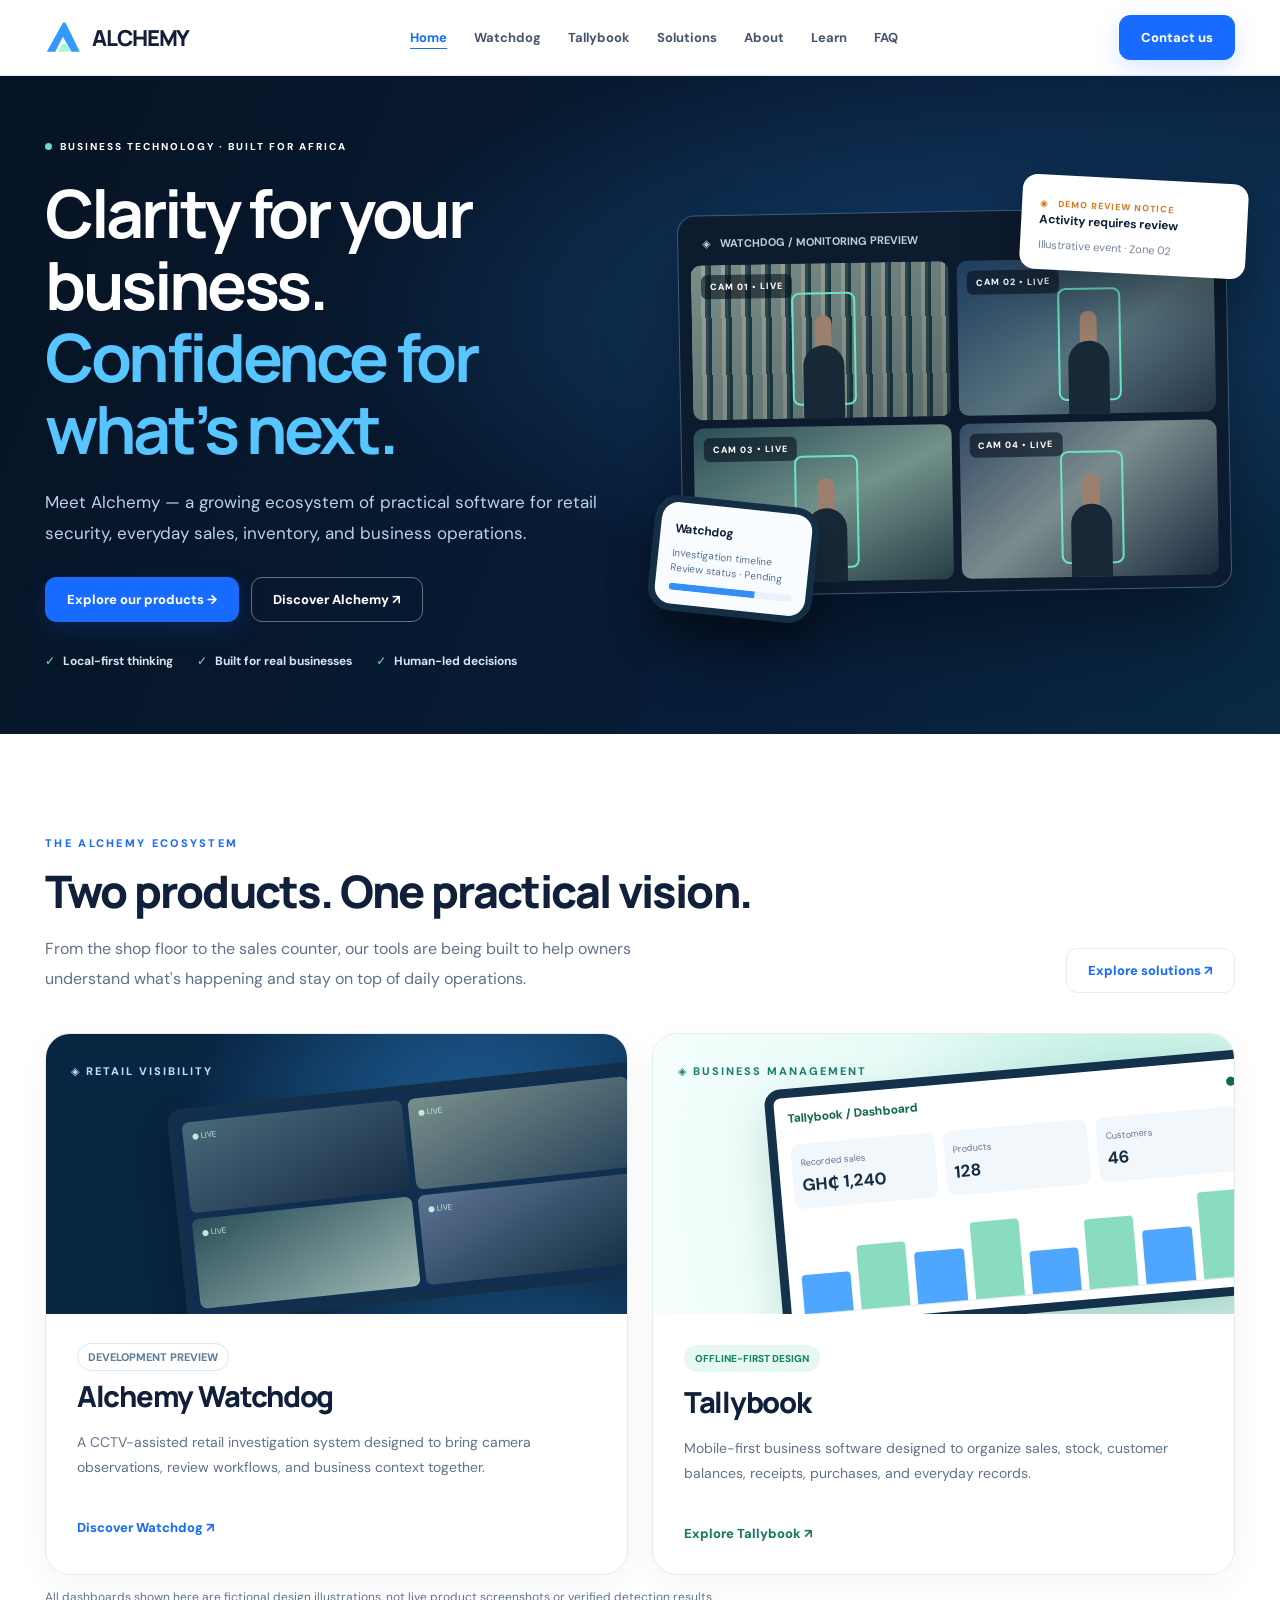
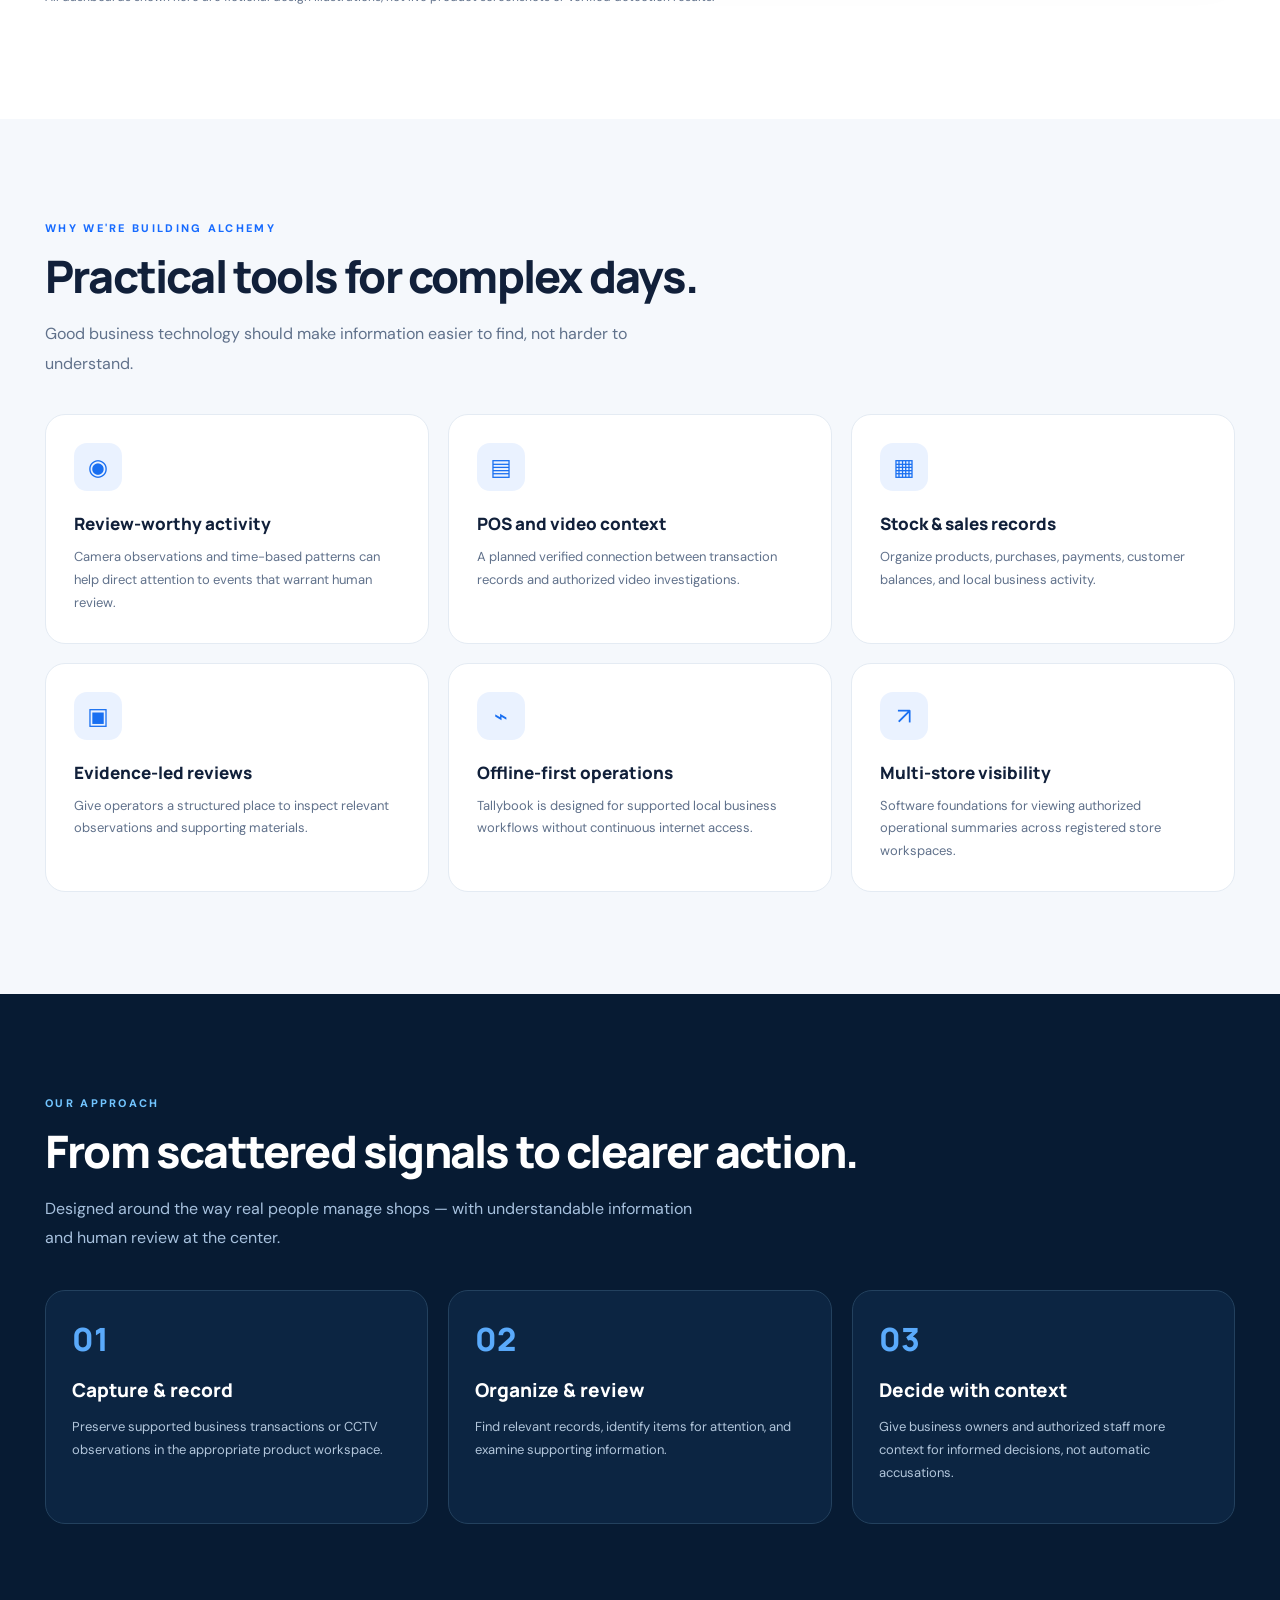
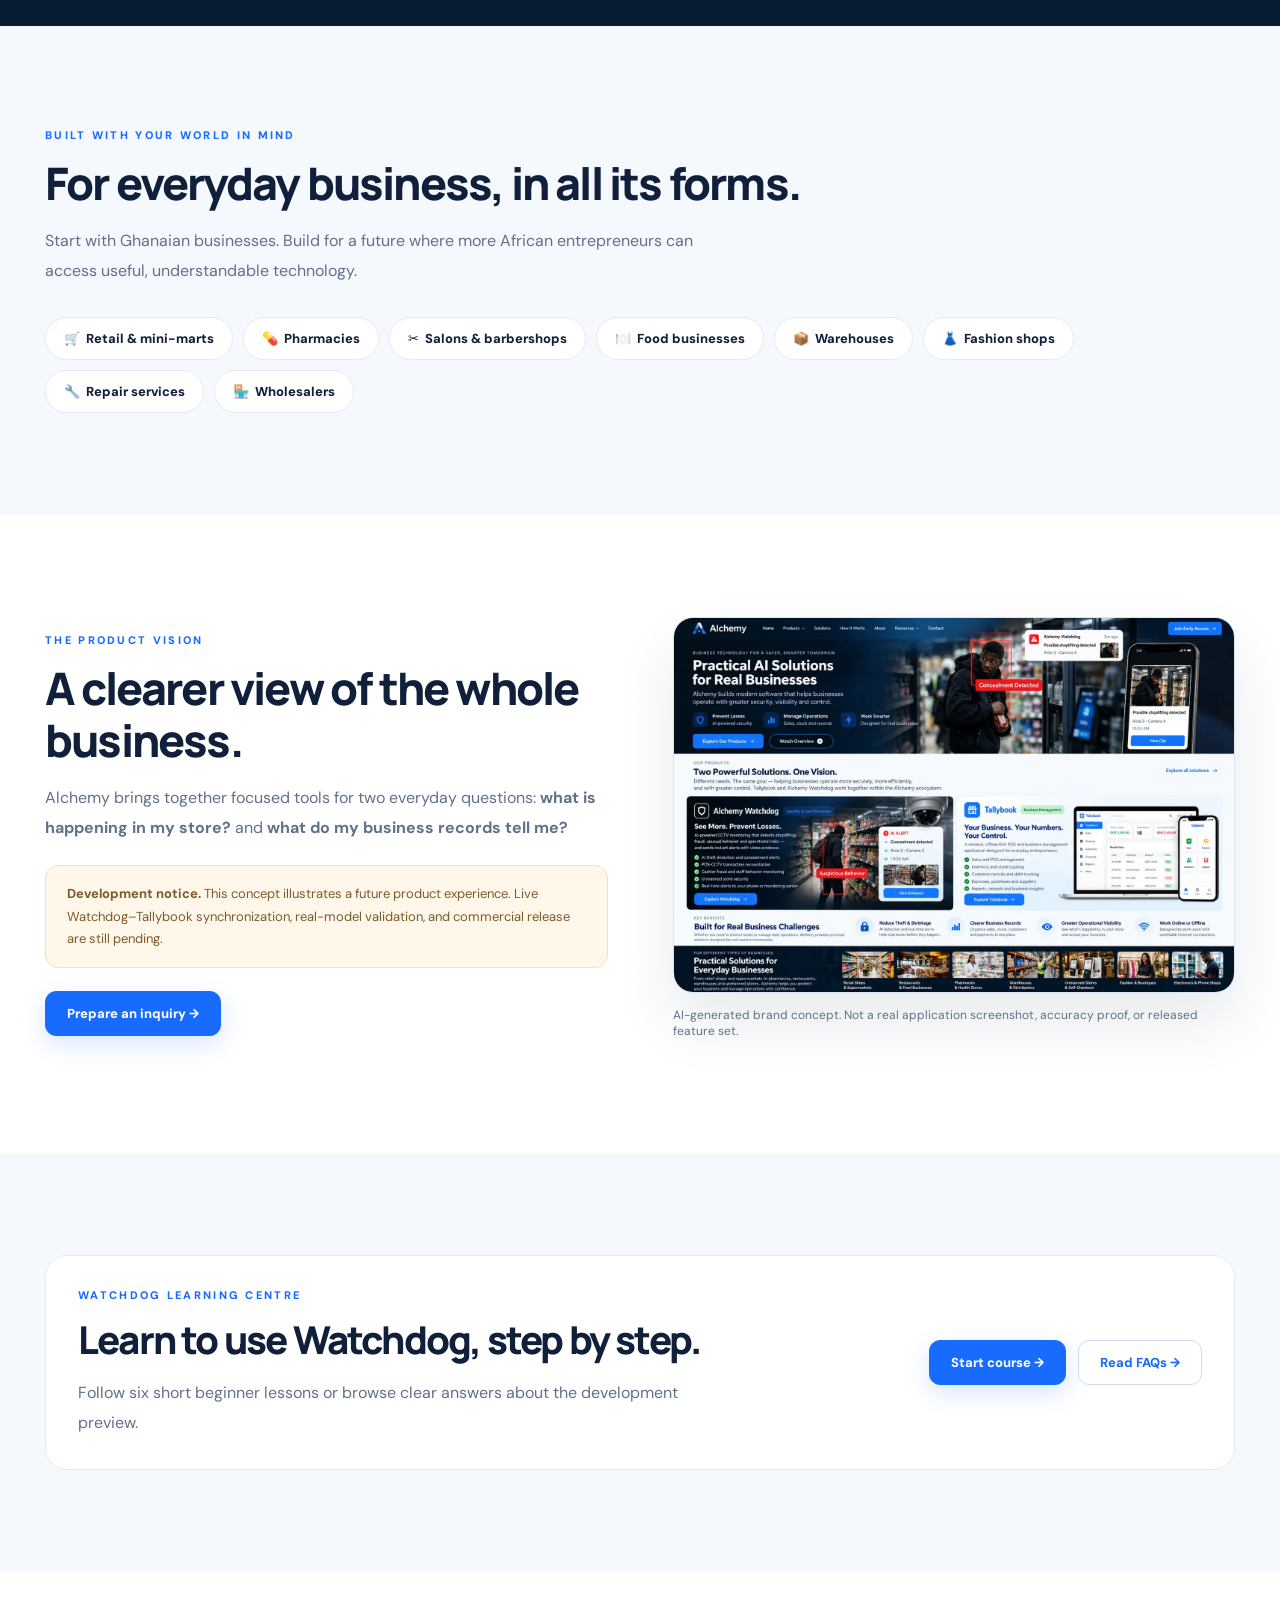
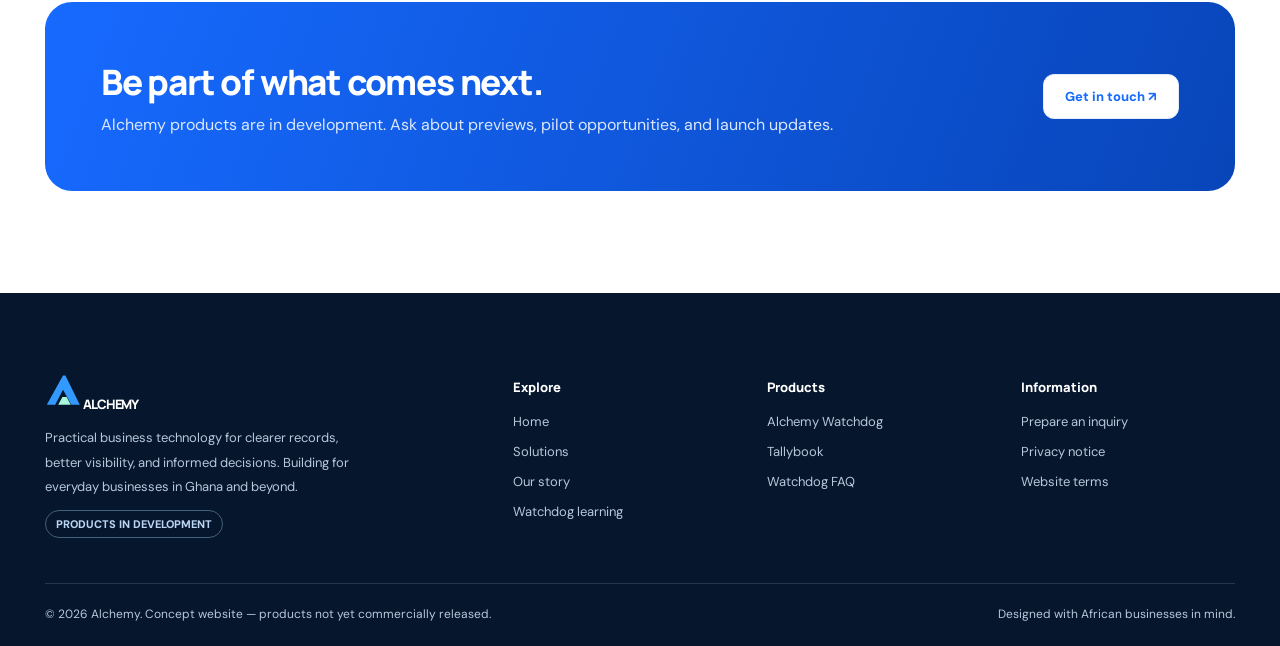
==== commit bffae1ca: "Harden Alchemy marketing site UX, truthful contact flow, accessibility and CI" ====
--- a/index.html
+++ b/index.html
@@ -1 +1 @@
-<!doctype html><html lang="en"><head><meta charset="utf-8"><meta name="viewport" content="width=device-width,initial-scale=1"><meta name="theme-color" content="#07162b"><meta name="description" content="Alchemy is building Watchdog retail monitoring and Tallybook offline-first business-management software for African entrepreneurs."><title>Business Technology for Real Businesses | Alchemy</title><link rel="icon" type="image/svg+xml" href="assets/favicon.svg"><link rel="stylesheet" href="assets/style.css"></head><body><a class="skip" href="#content">Skip to content</a><header class="header"><nav class="container nav" aria-label="Main navigation"><a href="index.html" class="brand"><img src="assets/logo.svg" alt=""/> ALCHEMY</a><div class="navlinks" id="navlinks"><a class="active" href="index.html" aria-current="page">Home</a><a class="" href="watchdog.html" >Watchdog</a><a class="" href="tallybook.html" >Tallybook</a><a class="" href="solutions.html" >Solutions</a><a class="" href="about.html" >About</a><a class="" href="contact.html" >Contact</a></div><div class="navcta"><a class="btn" href="contact.html">Join the interest list ↗</a><button class="menu-toggle" aria-label="Toggle navigation" aria-controls="navlinks" aria-expanded="false">☰</button></div></nav></header><main id="content"><section class="hero"><div class="container"><div><span class="pill"><i></i> Business technology · Built for Africa</span><h1>Clarity for your business.<br><em>Confidence for what’s next.</em></h1><p>Meet Alchemy — a growing ecosystem of practical software for retail security, everyday sales, inventory, and business operations.</p><div class="hero-actions"><a class="btn" href="#products">Explore our products →</a><a class="btn secondary" href="about.html">Discover Alchemy ↗</a></div><div class="hero-foot"><span><b class="check">✓</b> Local-first thinking</span><span><b class="check">✓</b> Built for real businesses</span><span><b class="check">✓</b> Human-led decisions</span></div></div><div class="hero-visual" role="img" aria-label="Illustrative CCTV camera monitoring dashboard with four sample video feeds and a review notice. Not an actual surveillance result."><div class="monitor"><div class="monitor-head"><b>◈ &nbsp; WATCHDOG / MONITORING PREVIEW</b><div class="dots"><i></i><i></i><i></i></div></div><div class="feed-grid"><div class="feed" data-num="1"><span class="person"></span></div><div class="feed" data-num="2"><span class="person"></span></div><div class="feed" data-num="3"><span class="person"></span></div><div class="feed" data-num="4"><span class="person"></span></div></div></div><div class="float-alert"><span class="alert-top">◉ &nbsp; DEMO REVIEW NOTICE</span><b>Activity requires review</b><small>Illustrative event · Zone 02</small></div><div class="mini-phone"><b>Watchdog</b><p>Investigation timeline<br>Review status · Pending</p><div class="progress"></div></div></div></div></section><section class="section" id="products"><div class="container"><div class="sect-top"><div><p class="eyebrow">The Alchemy ecosystem</p><h2 class="h2">Two products. One practical vision.</h2><p class="lead">From the shop floor to the sales counter, our tools are being built to help owners understand what's happening and stay on top of daily operations.</p></div><a href="solutions.html" class="btn light">Explore solutions ↗</a></div><div class="product-grid"><article class="product reveal"><div class="visual watch"><span class="v-label">◈ RETAIL VISIBILITY</span><div class="ui-window"><div class="tile"></div><div class="tile"></div><div class="tile"></div><div class="tile"></div></div></div><div class="copy"><span class="tag" style="color:#607d9a;border-color:#d7e8f8">DEVELOPMENT PREVIEW</span><h3>Alchemy Watchdog</h3><p>A CCTV-assisted retail investigation system designed to bring camera observations, review workflows, and business context together.</p><a href="watchdog.html">Discover Watchdog ↗</a></div></article><article class="product reveal"><div class="visual tally"><span class="v-label" style="color:#17816e">◈ BUSINESS MANAGEMENT</span><div class="pos-window"><div class="pos-head"><span>Tallybook / Dashboard</span><span>●</span></div><div class="pos-row"><div>Recorded sales<strong>GH₵ 1,240</strong></div><div>Products<strong>128</strong></div><div>Customers<strong>46</strong></div></div><div class="bars"><i style="height:45%"></i><i style="height:74%"></i><i style="height:60%"></i><i style="height:89%"></i><i style="height:49%"></i><i style="height:80%"></i><i style="height:62%"></i><i style="height:100%"></i></div></div></div><div class="copy"><span class="status-chip">OFFLINE-FIRST DESIGN</span><h3>Tallybook</h3><p>Mobile-first business software designed to organize sales, stock, customer balances, receipts, purchases, and everyday records.</p><a href="tallybook.html" style="color:#127b61">Explore Tallybook ↗</a></div></article></div><p class="concept-caption">All dashboards shown here are fictional design illustrations, not live product screenshots or verified detection results.</p></div></section><section class="section gray"><div class="container"><p class="eyebrow">Why we're building Alchemy</p><h2 class="h2">Practical tools for complex days.</h2><p class="lead" style="margin-bottom:36px">Good business technology should make information easier to find, not harder to understand.</p><div class="feature-grid"><article class="feature reveal"><div class="iconbox">◉</div><h3>Review-worthy activity</h3><p>Camera observations and time-based patterns can help direct attention to events that warrant human review.</p></article><article class="feature reveal"><div class="iconbox">▤</div><h3>POS and video context</h3><p>A planned verified connection between transaction records and authorized video investigations.</p></article><article class="feature reveal"><div class="iconbox">▦</div><h3>Stock & sales records</h3><p>Organize products, purchases, payments, customer balances, and local business activity.</p></article><article class="feature reveal"><div class="iconbox">▣</div><h3>Evidence-led reviews</h3><p>Give operators a structured place to inspect relevant observations and supporting materials.</p></article><article class="feature reveal"><div class="iconbox">⌁</div><h3>Offline-first operations</h3><p>Tallybook is designed for supported local business workflows without continuous internet access.</p></article><article class="feature reveal"><div class="iconbox">↗</div><h3>Multi-store visibility</h3><p>Software foundations for viewing authorized operational summaries across registered store workspaces.</p></article></div></div></section><section class="section dark"><div class="container"><p class="eyebrow">Our approach</p><h2 class="h2">From scattered signals to clearer action.</h2><p class="lead">Designed around the way real people manage shops — with understandable information and human review at the center.</p><div class="steps" style="margin-top:37px"><div class="step"><span>01</span><h3>Capture & record</h3><p>Preserve supported business transactions or CCTV observations in the appropriate product workspace.</p></div><div class="step"><span>02</span><h3>Organize & review</h3><p>Find relevant records, identify items for attention, and examine supporting information.</p></div><div class="step"><span>03</span><h3>Decide with context</h3><p>Give business owners and authorized staff more context for informed decisions, not automatic accusations.</p></div></div></div></section><section class="section gray"><div class="container"><p class="eyebrow">Built with your world in mind</p><h2 class="h2">For everyday business, in all its forms.</h2><p class="lead">Start with Ghanaian businesses. Build for a future where more African entrepreneurs can access useful, understandable technology.</p><div class="industry"><span>🛒 &nbsp;Retail & mini-marts</span><span>💊 &nbsp;Pharmacies</span><span>✂️ &nbsp;Salons & barbershops</span><span>🍽️ &nbsp;Food businesses</span><span>📦 &nbsp;Warehouses</span><span>👗 &nbsp;Fashion shops</span><span>🔧 &nbsp;Repair services</span><span>🏪 &nbsp;Wholesalers</span></div></div></section><section class="section"><div class="container"><div class="split"><div><p class="eyebrow">The product vision</p><h2 class="h2">A clearer view of the whole business.</h2><p class="lead">Alchemy brings together focused tools for two everyday questions: <b>what is happening in my store?</b> and <b>what do my business records tell me?</b></p><div class="note warn"><b>Development notice.</b> This concept illustrates a future product experience. Live Watchdog–Tallybook synchronization, real-model validation, and commercial release are still pending.</div><a class="btn" href="contact.html">Register your interest →</a></div><div><img class="concept-image" loading="lazy" src="assets/alchemy-concept.webp" alt="Conceptual visual design showing Alchemy, Watchdog and Tallybook product marketing mockups"><p class="concept-caption">AI-generated brand concept. Not a real application screenshot, accuracy proof, or released feature set.</p></div></div></div></section><section class="section gray"><div class="container"><div class="learning-promo"><div><p class="eyebrow">Watchdog learning centre</p><h2 class="h2">Learn to use Watchdog, step by step.</h2><p class="lead">Follow six short beginner lessons or browse clear answers about the development preview.</p></div><div class="learning-promo-actions"><a class="btn" href="learn.html">Start course →</a><a class="btn secondary" href="faq.html">Read FAQs →</a></div></div></div></section><section class="section" style="padding-top:30px"><div class="container"><div class="cta-band"><div><h2>Be part of what comes next.</h2><p>Alchemy products are in development. Ask about previews, pilot opportunities, and launch updates.</p></div><a class="btn light" href="contact.html">Get in touch ↗</a></div></div></section></main><footer class="footer"><div class="container"><div class="footer-grid"><div><a href="index.html" class="brand"><img src="assets/logo.svg" alt=""/> ALCHEMY</a><p>Practical business technology for clearer records, better visibility, and informed decisions. Building for everyday businesses in Ghana and beyond.</p><span class="tag">PRODUCTS IN DEVELOPMENT</span></div><div><h4>Explore</h4><a href="index.html">Home</a><a href="solutions.html">Solutions</a><a href="about.html">Our story</a></div><div><h4>Products</h4><a href="watchdog.html">Alchemy Watchdog</a><a href="tallybook.html">Tallybook</a><a href="contact.html">Early interest</a></div><div><h4>Information</h4><a href="learn.html">Learn Watchdog</a><a href="faq.html">FAQs</a><a href="contact.html">Contact</a><a href="privacy.html">Privacy notice</a><a href="terms.html">Website terms</a></div></div><div class="footer-bottom"><span>© <span id="yr"></span> Alchemy. Concept website — products not yet commercially released.</span><span>Designed with African businesses in mind.</span></div></div></footer><script src="assets/app.js" defer></script><script>document.getElementById('yr').textContent=new Date().getFullYear()</script></body></html>+<!doctype html><html lang="en"><head><meta charset="utf-8"><meta name="viewport" content="width=device-width,initial-scale=1"><meta name="theme-color" content="#07162b"><meta name="description" content="Alchemy is building Watchdog retail monitoring and Tallybook offline-first business-management software for African entrepreneurs."><title>Business Technology for Real Businesses | Alchemy</title><link rel="icon" type="image/svg+xml" href="assets/favicon.svg"><link rel="stylesheet" href="assets/style.css"><meta property="og:type" content="website"><meta property="og:title" content="Business Technology for Real Businesses | Alchemy"><meta property="og:description" content="Alchemy is building Watchdog retail monitoring and Tallybook offline-first business-management software for African entrepreneurs."><meta name="twitter:card" content="summary"><meta name="twitter:title" content="Business Technology for Real Businesses | Alchemy"></head><body><a class="skip" href="#content">Skip to content</a><header class="header"><nav class="container nav" aria-label="Main navigation"><a href="index.html" class="brand"><img src="assets/logo.svg" alt="" width="36" height="36"> ALCHEMY</a><div class="navlinks" id="navlinks"><a href="index.html" aria-current="page" class="active">Home</a><a href="watchdog.html">Watchdog</a><a href="tallybook.html">Tallybook</a><a href="solutions.html">Solutions</a><a href="about.html">About</a><a href="learn.html">Learn</a><a href="faq.html">FAQ</a></div><div class="navcta"><a class="btn nav-contact" href="contact.html">Contact us</a><button type="button" class="menu-toggle" aria-label="Open navigation menu" aria-controls="navlinks" aria-expanded="false">☰</button></div></nav></header><main id="content"><section class="hero"><div class="container"><div><span class="pill"><i></i> Business technology · Built for Africa</span><h1>Clarity for your business.<br><em>Confidence for what’s next.</em></h1><p>Meet Alchemy — a growing ecosystem of practical software for retail security, everyday sales, inventory, and business operations.</p><div class="hero-actions"><a class="btn" href="#products">Explore our products →</a><a class="btn secondary" href="about.html">Discover Alchemy ↗</a></div><div class="hero-foot"><span><b class="check">✓</b> Local-first thinking</span><span><b class="check">✓</b> Built for real businesses</span><span><b class="check">✓</b> Human-led decisions</span></div></div><div class="hero-visual" role="img" aria-label="Illustrative CCTV camera monitoring dashboard with four sample video feeds and a review notice. Not an actual surveillance result."><div class="monitor"><div class="monitor-head"><b>◈ &nbsp; WATCHDOG / MONITORING PREVIEW</b><div class="dots"><i></i><i></i><i></i></div></div><div class="feed-grid"><div class="feed" data-num="1"><span class="person"></span></div><div class="feed" data-num="2"><span class="person"></span></div><div class="feed" data-num="3"><span class="person"></span></div><div class="feed" data-num="4"><span class="person"></span></div></div></div><div class="float-alert"><span class="alert-top">◉ &nbsp; DEMO REVIEW NOTICE</span><b>Activity requires review</b><small>Illustrative event · Zone 02</small></div><div class="mini-phone"><b>Watchdog</b><p>Investigation timeline<br>Review status · Pending</p><div class="progress"></div></div></div></div></section><section class="section" id="products"><div class="container"><div class="sect-top"><div><p class="eyebrow">The Alchemy ecosystem</p><h2 class="h2">Two products. One practical vision.</h2><p class="lead">From the shop floor to the sales counter, our tools are being built to help owners understand what's happening and stay on top of daily operations.</p></div><a href="solutions.html" class="btn light">Explore solutions ↗</a></div><div class="product-grid"><article class="product reveal"><div class="visual watch"><span class="v-label">◈ RETAIL VISIBILITY</span><div class="ui-window"><div class="tile"></div><div class="tile"></div><div class="tile"></div><div class="tile"></div></div></div><div class="copy"><span class="tag" style="color:#607d9a;border-color:#d7e8f8">DEVELOPMENT PREVIEW</span><h3>Alchemy Watchdog</h3><p>A CCTV-assisted retail investigation system designed to bring camera observations, review workflows, and business context together.</p><a href="watchdog.html">Discover Watchdog ↗</a></div></article><article class="product reveal"><div class="visual tally"><span class="v-label" style="color:#17816e">◈ BUSINESS MANAGEMENT</span><div class="pos-window"><div class="pos-head"><span>Tallybook / Dashboard</span><span>●</span></div><div class="pos-row"><div>Recorded sales<strong>GH₵ 1,240</strong></div><div>Products<strong>128</strong></div><div>Customers<strong>46</strong></div></div><div class="bars"><i style="height:45%"></i><i style="height:74%"></i><i style="height:60%"></i><i style="height:89%"></i><i style="height:49%"></i><i style="height:80%"></i><i style="height:62%"></i><i style="height:100%"></i></div></div></div><div class="copy"><span class="status-chip">OFFLINE-FIRST DESIGN</span><h3>Tallybook</h3><p>Mobile-first business software designed to organize sales, stock, customer balances, receipts, purchases, and everyday records.</p><a href="tallybook.html" style="color:#127b61">Explore Tallybook ↗</a></div></article></div><p class="concept-caption">All dashboards shown here are fictional design illustrations, not live product screenshots or verified detection results.</p></div></section><section class="section gray"><div class="container"><p class="eyebrow">Why we're building Alchemy</p><h2 class="h2">Practical tools for complex days.</h2><p class="lead" style="margin-bottom:36px">Good business technology should make information easier to find, not harder to understand.</p><div class="feature-grid"><article class="feature reveal"><div class="iconbox">◉</div><h3>Review-worthy activity</h3><p>Camera observations and time-based patterns can help direct attention to events that warrant human review.</p></article><article class="feature reveal"><div class="iconbox">▤</div><h3>POS and video context</h3><p>A planned verified connection between transaction records and authorized video investigations.</p></article><article class="feature reveal"><div class="iconbox">▦</div><h3>Stock & sales records</h3><p>Organize products, purchases, payments, customer balances, and local business activity.</p></article><article class="feature reveal"><div class="iconbox">▣</div><h3>Evidence-led reviews</h3><p>Give operators a structured place to inspect relevant observations and supporting materials.</p></article><article class="feature reveal"><div class="iconbox">⌁</div><h3>Offline-first operations</h3><p>Tallybook is designed for supported local business workflows without continuous internet access.</p></article><article class="feature reveal"><div class="iconbox">↗</div><h3>Multi-store visibility</h3><p>Software foundations for viewing authorized operational summaries across registered store workspaces.</p></article></div></div></section><section class="section dark"><div class="container"><p class="eyebrow">Our approach</p><h2 class="h2">From scattered signals to clearer action.</h2><p class="lead">Designed around the way real people manage shops — with understandable information and human review at the center.</p><div class="steps" style="margin-top:37px"><div class="step"><span>01</span><h3>Capture & record</h3><p>Preserve supported business transactions or CCTV observations in the appropriate product workspace.</p></div><div class="step"><span>02</span><h3>Organize & review</h3><p>Find relevant records, identify items for attention, and examine supporting information.</p></div><div class="step"><span>03</span><h3>Decide with context</h3><p>Give business owners and authorized staff more context for informed decisions, not automatic accusations.</p></div></div></div></section><section class="section gray"><div class="container"><p class="eyebrow">Built with your world in mind</p><h2 class="h2">For everyday business, in all its forms.</h2><p class="lead">Start with Ghanaian businesses. Build for a future where more African entrepreneurs can access useful, understandable technology.</p><div class="industry"><span>🛒 &nbsp;Retail & mini-marts</span><span>💊 &nbsp;Pharmacies</span><span>✂️ &nbsp;Salons & barbershops</span><span>🍽️ &nbsp;Food businesses</span><span>📦 &nbsp;Warehouses</span><span>👗 &nbsp;Fashion shops</span><span>🔧 &nbsp;Repair services</span><span>🏪 &nbsp;Wholesalers</span></div></div></section><section class="section"><div class="container"><div class="split"><div><p class="eyebrow">The product vision</p><h2 class="h2">A clearer view of the whole business.</h2><p class="lead">Alchemy brings together focused tools for two everyday questions: <b>what is happening in my store?</b> and <b>what do my business records tell me?</b></p><div class="note warn"><b>Development notice.</b> This concept illustrates a future product experience. Live Watchdog–Tallybook synchronization, real-model validation, and commercial release are still pending.</div><a class="btn" href="contact.html">Prepare an inquiry →</a></div><div><img class="concept-image" loading="lazy" src="assets/alchemy-concept.webp" alt="Conceptual visual design showing Alchemy, Watchdog and Tallybook product marketing mockups"><p class="concept-caption">AI-generated brand concept. Not a real application screenshot, accuracy proof, or released feature set.</p></div></div></div></section><section class="section gray"><div class="container"><div class="learning-promo"><div><p class="eyebrow">Watchdog learning centre</p><h2 class="h2">Learn to use Watchdog, step by step.</h2><p class="lead">Follow six short beginner lessons or browse clear answers about the development preview.</p></div><div class="learning-promo-actions"><a class="btn" href="learn.html">Start course →</a><a class="btn secondary" href="faq.html">Read FAQs →</a></div></div></div></section><section class="section" style="padding-top:30px"><div class="container"><div class="cta-band"><div><h2>Be part of what comes next.</h2><p>Alchemy products are in development. Ask about previews, pilot opportunities, and launch updates.</p></div><a class="btn light" href="contact.html">Get in touch ↗</a></div></div></section></main><footer class="footer"><div class="container"><div class="footer-grid"><div><a href="index.html" class="brand"><img src="assets/logo.svg" alt="" width="36" height="36"> ALCHEMY</a><p>Practical business technology for clearer records, better visibility, and informed decisions. Building for everyday businesses in Ghana and beyond.</p><span class="tag">PRODUCTS IN DEVELOPMENT</span></div><div><h4>Explore</h4><a href="index.html">Home</a><a href="solutions.html">Solutions</a><a href="about.html">Our story</a><a href="learn.html">Watchdog learning</a></div><div><h4>Products</h4><a href="watchdog.html">Alchemy Watchdog</a><a href="tallybook.html">Tallybook</a><a href="faq.html">Watchdog FAQ</a></div><div><h4>Information</h4><a href="contact.html">Prepare an inquiry</a><a href="privacy.html">Privacy notice</a><a href="terms.html">Website terms</a></div></div><div class="footer-bottom"><span>© <span id="yr"></span> Alchemy. Concept website — products not yet commercially released.</span><span>Designed with African businesses in mind.</span></div></div></footer><script src="assets/app.js" defer></script></body></html>
--- a/assets/style.css
+++ b/assets/style.css
@@ -1,11 +1,1372 @@
 @import url('https://fonts.googleapis.com/css2?family=DM+Sans:wght@400;500;600;700;800&family=Manrope:wght@400;500;600;700;800&display=swap');
-:root{--ink:#11203a;--muted:#60718b;--blue:#176bff;--navy:#07162b;--green:#167d61;--border:#e4ebf3;--light:#f5f8fc;--radius:24px}*{box-sizing:border-box}html{scroll-behavior:smooth}body{margin:0;font-family:'DM Sans',system-ui,sans-serif;color:var(--ink);background:#fff}a{text-decoration:none;color:inherit}button,input,textarea,select{font:inherit}button{cursor:pointer}.container{width:min(1190px,calc(100% - 44px));margin:auto}.skip{position:absolute;transform:translateY(-150%);background:#fff;color:#000;z-index:40;padding:12px}.skip:focus{transform:none}.header{height:76px;position:sticky;top:0;z-index:30;background:rgba(255,255,255,.94);backdrop-filter:blur(18px);border-bottom:1px solid rgba(210,225,243,.8)}.nav{display:flex;align-items:center;justify-content:space-between;height:100%;gap:24px}.brand{display:flex;align-items:center;gap:11px;font:800 22px Manrope,sans-serif;letter-spacing:-1.1px}.brand img{width:36px;height:36px}.navlinks{display:flex;align-items:center;gap:27px;font-size:13px;font-weight:700;color:#45556c}.navlinks a:hover,.navlinks .active{color:var(--blue)}.navcta{display:flex;align-items:center;gap:12px}.btn{display:inline-flex;align-items:center;justify-content:center;gap:10px;border-radius:11px;padding:13px 21px;background:var(--blue);color:#fff;border:1px solid var(--blue);font-size:13px;font-weight:800;box-shadow:0 8px 24px rgba(23,107,255,.17);transition:transform .2s,box-shadow .2s}.btn:hover{transform:translateY(-2px);box-shadow:0 12px 26px rgba(23,107,255,.26)}.btn.secondary{background:transparent;color:inherit;border-color:rgba(255,255,255,.38);box-shadow:none}.btn.light{background:white;color:var(--blue);border-color:#e4ecfb;box-shadow:none}.btn.green{background:var(--green);border-color:var(--green)}.menu-toggle{display:none;background:transparent;border:none;font-size:25px;color:var(--ink)}.pill{display:inline-flex;gap:8px;align-items:center;font-weight:800;letter-spacing:2px;text-transform:uppercase;font-size:10px}.pill i{height:7px;width:7px;background:#67dcc7;border-radius:100%}.hero{background:radial-gradient(ellipse at 75% 36%,#143e69 0%,transparent 46%),linear-gradient(112deg,#061323,#081d39 65%,#092944);color:#fff;overflow:hidden}.hero>.container{min-height:610px;display:grid;grid-template-columns:1.02fr .98fr;align-items:center;gap:45px;padding-top:58px;padding-bottom:65px}.hero h1{font-family:Manrope,sans-serif;font-size:clamp(43px,5.2vw,70px);line-height:1.08;letter-spacing:-3.4px;margin:22px 0}.hero h1 em{font-style:normal;color:#57c5ff}.hero p{font-size:17px;color:#bdd1e8;line-height:1.85;max-width:590px}.hero-actions{display:flex;flex-wrap:wrap;gap:12px;margin:28px 0 31px}.hero-foot{display:flex;gap:24px;flex-wrap:wrap;color:#d6e5f2;font-size:12px;font-weight:700}.hero-foot span{display:inline-flex;gap:8px;align-items:center}.check{color:#78e2c6}.hero-visual{position:relative;padding:30px 6px}.monitor{border-radius:18px;background:#0d1b2e;box-shadow:0 45px 70px rgba(0,0,0,.36);border:1px solid #3d5c7c;padding:12px;transform:rotate(-1deg)}.monitor-head{display:flex;justify-content:space-between;align-items:center;color:#bbcedd;font-size:11px;padding:8px 12px 15px}.dots{display:flex;gap:5px}.dots i{height:6px;width:6px;border-radius:50%;background:#52738c}.feed-grid{display:grid;grid-template-columns:1fr 1fr;gap:8px}.feed{height:155px;border-radius:10px;position:relative;overflow:hidden;background:linear-gradient(155deg,rgba(6,21,33,.05),rgba(6,21,33,.32)),repeating-linear-gradient(90deg,#81938c 0 10px,#a3aca0 10px 14px,#344e55 14px 17px,#1d3d46 17px 20px);}.feed:nth-child(2){background:linear-gradient(145deg,#1d3c5e,#58737e 55%,#233347)}.feed:nth-child(3){background:linear-gradient(155deg,#294d57,#72918a 50%,#263d46)}.feed:nth-child(4){background:linear-gradient(140deg,#344c65,#7b8b8d 45%,#182a3e)}.feed:before{content:'';position:absolute;left:39%;top:19%;height:70%;width:23%;border:2px solid rgba(106,236,197,.95);border-radius:8px}.feed:after{content:'CAM 0' attr(data-num) '  •  LIVE';position:absolute;top:10px;left:10px;color:white;background:rgba(6,15,29,.6);padding:6px 9px;border-radius:6px;font-size:9px;font-weight:800;letter-spacing:1px}.feed .person{position:absolute;bottom:-4px;left:43%;width:16%;height:50%;border-radius:25px 25px 4px 4px;background:#172836;box-shadow:0 -42px 0 -12px #9c806d}.float-alert{position:absolute;right:-12px;top:-2px;background:#fff;border-radius:15px;padding:16px 18px;width:226px;box-shadow:0 22px 55px #0005;color:var(--ink);transform:rotate(3deg)}.float-alert b{display:block;font-size:12px;margin:0 0 5px}.float-alert small{font-size:11px;color:#748299}.alert-top{color:#d87b21;font-weight:800;font-size:9px;letter-spacing:1px}.mini-phone{position:absolute;bottom:5px;left:-23px;background:#f9fcff;color:var(--ink);width:165px;border:7px solid #142e46;border-radius:24px;box-shadow:0 30px 40px #0005;padding:14px;transform:rotate(6deg)}.mini-phone b{font-size:12px}.mini-phone p{color:#55718e;font-size:10px;line-height:1.5;margin:8px 0}.mini-phone .progress{background:#e8f2fe;height:7px;border-radius:10px;overflow:hidden}.mini-phone .progress:after{content:'';display:block;width:70%;height:100%;background:#318ff5}.section{padding:102px 0}.section.gray{background:#f5f8fc}.section.dark{background:#071b33;color:white}.eyebrow{font-size:11px;letter-spacing:2.3px;text-transform:uppercase;font-weight:800;color:var(--blue);margin:0 0 15px}.section.dark .eyebrow{color:#72c5ff}.h2{font:800 clamp(30px,3.5vw,47px)/1.18 Manrope,sans-serif;letter-spacing:-1.8px;margin:0 0 16px}.lead{font-size:16px;line-height:1.85;color:var(--muted);max-width:660px;margin:0}.section.dark .lead{color:#a7c1de}.sect-top{display:flex;align-items:end;justify-content:space-between;gap:25px;margin-bottom:40px}.product-grid{display:grid;grid-template-columns:1fr 1fr;gap:24px}.product{border:1px solid var(--border);border-radius:25px;overflow:hidden;background:white;box-shadow:0 10px 32px #1433600b;transition:transform .2s}.product:hover{transform:translateY(-4px)}.product .visual{height:280px;overflow:hidden;position:relative;padding:25px}.visual.watch{background:radial-gradient(circle at 75% 50%,#2368a5,#082542 67%)}.visual.tally{background:radial-gradient(circle at 84% 48%,#afe8db,#e8fbf7 54%,#f5fffd)}.visual .v-label{color:#bbdffe;font-size:11px;letter-spacing:2px;font-weight:800}.product .copy{padding:31px}.product .copy h3{font:800 29px Manrope;letter-spacing:-1.3px;margin:10px 0}.product .copy p{color:var(--muted);line-height:1.75;font-size:14px;min-height:72px}.product .copy a{color:var(--blue);font-weight:800;font-size:13px}.ui-window{position:absolute;top:51px;right:-25px;width:82%;height:215px;background:#102e50;border:7px solid #132f4a;border-radius:15px;box-shadow:0 20px 35px #0004;transform:rotate(-6deg);display:grid;grid-template-columns:1fr 1fr;gap:6px;padding:7px}.ui-window .tile{background:linear-gradient(155deg,#49687a,#182e46);border-radius:7px;position:relative}.ui-window .tile:after{content:'● LIVE';color:#bdebdc;font-size:8px;position:absolute;top:9px;left:9px}.ui-window .tile:nth-child(2){background:linear-gradient(155deg,#788e8b,#28445b)}.ui-window .tile:nth-child(3){background:linear-gradient(155deg,#2a4e59,#9bb6b1)}.ui-window .tile:nth-child(4){background:linear-gradient(155deg,#5b7291,#132f43)}.pos-window{position:absolute;top:35px;right:-33px;width:85%;height:245px;box-shadow:0 20px 45px #0b55412d;background:white;border:9px solid #13314a;border-radius:16px;transform:rotate(-5deg);padding:13px}.pos-head{font-size:12px;font-weight:800;color:#146952;display:flex;justify-content:space-between}.pos-row{display:grid;grid-template-columns:repeat(3,1fr);gap:9px;margin:18px 0}.pos-row div{background:#f2f7fb;padding:13px 9px;border-radius:9px;font-size:9px;color:#61738c}.pos-row strong{display:block;color:#142d43;font-size:17px;margin-top:5px}.bars{height:88px;display:flex;align-items:end;gap:8px;border-bottom:1px solid #dfe8ed}.bars i{flex:1;background:#4ea7fd;border-radius:4px 4px 0 0}.bars i:nth-child(even){background:#8adcc1}.status-chip{display:inline-flex;border-radius:50px;background:#e7f7f1;color:#138166;padding:7px 11px;font-size:10px;font-weight:800}.feature-grid{display:grid;grid-template-columns:repeat(3,1fr);gap:19px}.feature{border:1px solid var(--border);border-radius:20px;padding:28px;background:white;min-height:215px}.iconbox{height:48px;width:48px;display:grid;place-items:center;border-radius:13px;background:#eaf2ff;color:#196ff1;font-size:23px;margin-bottom:21px}.feature h3{font:800 17px Manrope;margin:0 0 11px}.feature p{font-size:13px;color:var(--muted);line-height:1.75;margin:0}.feature small{display:inline-block;margin-top:16px;font-size:10px;font-weight:800;color:#9b6e37;background:#fff4e5;padding:6px 9px;border-radius:50px}.steps{display:grid;grid-template-columns:repeat(3,1fr);gap:20px}.step{padding:26px;border:1px solid #23415e;border-radius:20px;background:#0c2542}.step>span{font:800 32px Manrope;color:#5aaafb}.step h3{font:800 19px Manrope;margin:16px 0 8px}.step p{color:#b2c6db;line-height:1.75;font-size:13px}.industry{display:flex;gap:10px;flex-wrap:wrap;margin-top:32px}.industry span{padding:12px 18px;border-radius:50px;border:1px solid var(--border);background:white;font-size:13px;font-weight:800}.concept-image{width:100%;border-radius:20px;border:1px solid #dce5ef;box-shadow:0 30px 60px #122b4619;display:block}.concept-caption{font-size:12px;color:var(--muted);margin-top:14px}.cta-band{background:linear-gradient(110deg,#176aff,#0845b9);padding:56px;border-radius:27px;color:white;display:flex;align-items:center;justify-content:space-between;gap:30px}.cta-band h2{font:800 35px Manrope;letter-spacing:-1.2px;margin:0 0 8px}.cta-band p{color:#dbe8ff;margin:0}.footer{background:#06162c;color:#b7c8db;padding:67px 0 24px}.footer-grid{display:grid;grid-template-columns:2fr repeat(3,1fr);gap:40px}.footer h4{color:white;font:800 13px Manrope}.footer p{line-height:1.85;font-size:13px;max-width:310px}.footer a{display:block;margin:13px 0;font-size:13px}.footer a:hover{color:#fff}.footer .brand{color:white}.footer-bottom{border-top:1px solid #24374b;margin-top:50px;padding-top:22px;font-size:12px;display:flex;justify-content:space-between;gap:15px}.subhero{background:linear-gradient(130deg,#07182d,#0b325b);color:white;padding:100px 0 90px}.subhero.greenish{background:linear-gradient(130deg,#092c2e,#0e695b)}.subhero .inner{max-width:790px}.subhero h1{font:800 clamp(40px,5vw,65px)/1.1 Manrope;letter-spacing:-2.5px;margin:18px 0}.subhero p{font-size:18px;color:#c6d7e9;line-height:1.8}.note{padding:17px 21px;border-radius:13px;background:#eef6ff;border:1px solid #c9ddfa;color:#325778;font-size:13px;line-height:1.7;margin:23px 0}.note.warn{background:#fff7e9;border-color:#f3e0bf;color:#7b5b2b}.split{display:grid;grid-template-columns:1fr 1fr;gap:65px;align-items:center}.bullet{padding-left:0;list-style:none}.bullet li{margin:14px 0;display:flex;gap:12px;line-height:1.65;color:var(--muted)}.bullet li:before{content:'✓';color:var(--green);font-weight:800}.faq{max-width:860px;margin:auto}.faq details{border-bottom:1px solid var(--border);padding:23px 0}.faq summary{cursor:pointer;font:800 16px Manrope;list-style:none;display:flex;justify-content:space-between;gap:20px}.faq summary:after{content:'+';color:var(--blue);font-size:24px}.faq details[open] summary:after{content:'−'}.faq p{color:var(--muted);line-height:1.8;margin-bottom:2px}.form-card{padding:35px;border:1px solid var(--border);border-radius:22px;box-shadow:0 14px 50px #0c34500d}.field{margin-bottom:18px}.field label{display:block;font-size:12px;font-weight:800;margin-bottom:8px}.field input,.field select,.field textarea{display:block;width:100%;padding:14px;border-radius:10px;border:1px solid #d5e1ec;background:#fbfdff;color:var(--ink)}.field input:focus,.field textarea:focus,.field select:focus{outline:2px solid #75aeff}.checkbox{display:flex;align-items:start;gap:10px;font-size:12px;color:var(--muted);line-height:1.6}.checkbox input{margin-top:4px}.form-result{color:#256e58;font-size:13px;line-height:1.7;min-height:22px}.callout{background:#eaf5ff;padding:27px;border-radius:20px;margin-top:35px}.callout h3{margin-top:0}.legal{max-width:830px}.legal h2{margin-top:32px}.legal p,.legal li{line-height:1.9;color:var(--muted)}.tag{font-size:11px;font-weight:800;color:#bbd6f4;border:1px solid #42617b;border-radius:50px;padding:6px 10px}.reveal{opacity:0;transform:translateY(17px);transition:opacity .6s,transform .6s}.reveal.visible{opacity:1;transform:none}@media(max-width:980px){.navlinks{gap:13px}.navlinks a{font-size:12px}.hero>.container{gap:15px}.hero h1{font-size:54px}.footer-grid{grid-template-columns:1.4fr 1fr 1fr}}@media(max-width:760px){.header{height:68px}.menu-toggle{display:block}.navlinks{display:none;position:absolute;left:0;right:0;top:68px;background:#fff;padding:22px;border-bottom:1px solid var(--border);box-shadow:0 20px 30px #0c29471a;flex-direction:column;align-items:stretch;gap:20px}.navlinks.open{display:flex}.navcta .btn{display:none}.hero>.container{grid-template-columns:1fr;padding-top:67px;padding-bottom:70px}.hero h1{font-size:clamp(42px,11vw,65px)}.hero-visual{margin:0 8px 0 20px}.monitor .feed{height:110px}.float-alert{right:-8px}.mini-phone{left:-18px}.section{padding:67px 0}.product-grid,.feature-grid,.steps,.split{grid-template-columns:1fr}.sect-top{display:block}.sect-top .btn{margin-top:25px}.footer-grid{grid-template-columns:1fr 1fr;gap:25px}.footer-grid>:first-child{grid-column:1/-1}.cta-band{padding:35px;display:block}.cta-band .btn{margin-top:20px}.subhero{padding:72px 0}.subhero h1{font-size:45px}.concept-image{margin-top:25px}}@media(max-width:440px){.container{width:min(100% - 30px,1190px)}.hero-visual{transform:scale(.9);transform-origin:top center;margin-bottom:-25px}.float-alert{width:188px}.hero-foot{gap:14px}.footer-grid{grid-template-columns:1fr 1fr}.product .visual{height:235px}.pos-window{width:95%}.cta-band h2{font-size:28px}}
-@media(prefers-reduced-motion:reduce){html{scroll-behavior:auto}.reveal{opacity:1;transform:none;transition:none}.btn{transition:none}}
-
+
+:root {
+  --ink:#11203a;
+  --muted:#60718b;
+  --blue:#176bff;
+  --navy:#07162b;
+  --green:#167d61;
+  --border:#e4ebf3;
+  --light:#f5f8fc;
+  --radius:24px
+}
+* {
+  box-sizing:border-box
+}
+html {
+  scroll-behavior:smooth
+}
+body {
+  margin:0;
+  font-family:'DM Sans',system-ui,sans-serif;
+  color:var(--ink);
+  background:#fff
+}
+a {
+  text-decoration:none;
+  color:inherit
+}
+button,input,textarea,select {
+  font:inherit
+}
+button {
+  cursor:pointer
+}
+.container {
+  width:min(1190px,calc(100% - 44px));
+  margin:auto
+}
+.skip {
+  position:absolute;
+  transform:translateY(-150%);
+  background:#fff;
+  color:#000;
+  z-index:40;
+  padding:12px
+}
+.skip:focus {
+  transform:none
+}
+.header {
+  height:76px;
+  position:sticky;
+  top:0;
+  z-index:30;
+  background:rgba(255,255,255,.94);
+  backdrop-filter:blur(18px);
+  border-bottom:1px solid rgba(210,225,243,.8)
+}
+.nav {
+  display:flex;
+  align-items:center;
+  justify-content:space-between;
+  height:100%;
+  gap:24px
+}
+.brand {
+  display:flex;
+  align-items:center;
+  gap:11px;
+  font:800 22px Manrope,sans-serif;
+  letter-spacing:-1.1px
+}
+.brand img {
+  width:36px;
+  height:36px
+}
+.navlinks {
+  display:flex;
+  align-items:center;
+  gap:27px;
+  font-size:13px;
+  font-weight:700;
+  color:#45556c
+}
+.navlinks a:hover,.navlinks .active {
+  color:var(--blue)
+}
+.navcta {
+  display:flex;
+  align-items:center;
+  gap:12px
+}
+.btn {
+  display:inline-flex;
+  align-items:center;
+  justify-content:center;
+  gap:10px;
+  border-radius:11px;
+  padding:13px 21px;
+  background:var(--blue);
+  color:#fff;
+  border:1px solid var(--blue);
+  font-size:13px;
+  font-weight:800;
+  box-shadow:0 8px 24px rgba(23,107,255,.17);
+  transition:transform .2s,box-shadow .2s
+}
+.btn:hover {
+  transform:translateY(-2px);
+  box-shadow:0 12px 26px rgba(23,107,255,.26)
+}
+.btn.secondary {
+  background:transparent;
+  color:inherit;
+  border-color:rgba(255,255,255,.38);
+  box-shadow:none
+}
+.btn.light {
+  background:white;
+  color:var(--blue);
+  border-color:#e4ecfb;
+  box-shadow:none
+}
+.btn.green {
+  background:var(--green);
+  border-color:var(--green)
+}
+.menu-toggle {
+  display:none;
+  background:transparent;
+  border:none;
+  font-size:25px;
+  color:var(--ink)
+}
+.pill {
+  display:inline-flex;
+  gap:8px;
+  align-items:center;
+  font-weight:800;
+  letter-spacing:2px;
+  text-transform:uppercase;
+  font-size:10px
+}
+.pill i {
+  height:7px;
+  width:7px;
+  background:#67dcc7;
+  border-radius:100%
+}
+.hero {
+  background:radial-gradient(ellipse at 75% 36%,#143e69 0%,transparent 46%),linear-gradient(112deg,#061323,#081d39 65%,#092944);
+  color:#fff;
+  overflow:hidden
+}
+.hero>.container {
+  min-height:610px;
+  display:grid;
+  grid-template-columns:1.02fr .98fr;
+  align-items:center;
+  gap:45px;
+  padding-top:58px;
+  padding-bottom:65px
+}
+.hero h1 {
+  font-family:Manrope,sans-serif;
+  font-size:clamp(43px,5.2vw,70px);
+  line-height:1.08;
+  letter-spacing:-3.4px;
+  margin:22px 0
+}
+.hero h1 em {
+  font-style:normal;
+  color:#57c5ff
+}
+.hero p {
+  font-size:17px;
+  color:#bdd1e8;
+  line-height:1.85;
+  max-width:590px
+}
+.hero-actions {
+  display:flex;
+  flex-wrap:wrap;
+  gap:12px;
+  margin:28px 0 31px
+}
+.hero-foot {
+  display:flex;
+  gap:24px;
+  flex-wrap:wrap;
+  color:#d6e5f2;
+  font-size:12px;
+  font-weight:700
+}
+.hero-foot span {
+  display:inline-flex;
+  gap:8px;
+  align-items:center
+}
+.check {
+  color:#78e2c6
+}
+.hero-visual {
+  position:relative;
+  padding:30px 6px
+}
+.monitor {
+  border-radius:18px;
+  background:#0d1b2e;
+  box-shadow:0 45px 70px rgba(0,0,0,.36);
+  border:1px solid #3d5c7c;
+  padding:12px;
+  transform:rotate(-1deg)
+}
+.monitor-head {
+  display:flex;
+  justify-content:space-between;
+  align-items:center;
+  color:#bbcedd;
+  font-size:11px;
+  padding:8px 12px 15px
+}
+.dots {
+  display:flex;
+  gap:5px
+}
+.dots i {
+  height:6px;
+  width:6px;
+  border-radius:50%;
+  background:#52738c
+}
+.feed-grid {
+  display:grid;
+  grid-template-columns:1fr 1fr;
+  gap:8px
+}
+.feed {
+  height:155px;
+  border-radius:10px;
+  position:relative;
+  overflow:hidden;
+  background:linear-gradient(155deg,rgba(6,21,33,.05),rgba(6,21,33,.32)),repeating-linear-gradient(90deg,#81938c 0 10px,#a3aca0 10px 14px,#344e55 14px 17px,#1d3d46 17px 20px);
+}
+.feed:nth-child(2) {
+  background:linear-gradient(145deg,#1d3c5e,#58737e 55%,#233347)
+}
+.feed:nth-child(3) {
+  background:linear-gradient(155deg,#294d57,#72918a 50%,#263d46)
+}
+.feed:nth-child(4) {
+  background:linear-gradient(140deg,#344c65,#7b8b8d 45%,#182a3e)
+}
+.feed:before {
+  content:'';
+  position:absolute;
+  left:39%;
+  top:19%;
+  height:70%;
+  width:23%;
+  border:2px solid rgba(106,236,197,.95);
+  border-radius:8px
+}
+.feed:after {
+  content:'CAM 0' attr(data-num) '  •  LIVE';
+  position:absolute;
+  top:10px;
+  left:10px;
+  color:white;
+  background:rgba(6,15,29,.6);
+  padding:6px 9px;
+  border-radius:6px;
+  font-size:9px;
+  font-weight:800;
+  letter-spacing:1px
+}
+.feed .person {
+  position:absolute;
+  bottom:-4px;
+  left:43%;
+  width:16%;
+  height:50%;
+  border-radius:25px 25px 4px 4px;
+  background:#172836;
+  box-shadow:0 -42px 0 -12px #9c806d
+}
+.float-alert {
+  position:absolute;
+  right:-12px;
+  top:-2px;
+  background:#fff;
+  border-radius:15px;
+  padding:16px 18px;
+  width:226px;
+  box-shadow:0 22px 55px #0005;
+  color:var(--ink);
+  transform:rotate(3deg)
+}
+.float-alert b {
+  display:block;
+  font-size:12px;
+  margin:0 0 5px
+}
+.float-alert small {
+  font-size:11px;
+  color:#748299
+}
+.alert-top {
+  color:#d87b21;
+  font-weight:800;
+  font-size:9px;
+  letter-spacing:1px
+}
+.mini-phone {
+  position:absolute;
+  bottom:5px;
+  left:-23px;
+  background:#f9fcff;
+  color:var(--ink);
+  width:165px;
+  border:7px solid #142e46;
+  border-radius:24px;
+  box-shadow:0 30px 40px #0005;
+  padding:14px;
+  transform:rotate(6deg)
+}
+.mini-phone b {
+  font-size:12px
+}
+.mini-phone p {
+  color:#55718e;
+  font-size:10px;
+  line-height:1.5;
+  margin:8px 0
+}
+.mini-phone .progress {
+  background:#e8f2fe;
+  height:7px;
+  border-radius:10px;
+  overflow:hidden
+}
+.mini-phone .progress:after {
+  content:'';
+  display:block;
+  width:70%;
+  height:100%;
+  background:#318ff5
+}
+.section {
+  padding:102px 0
+}
+.section.gray {
+  background:#f5f8fc
+}
+.section.dark {
+  background:#071b33;
+  color:white
+}
+.eyebrow {
+  font-size:11px;
+  letter-spacing:2.3px;
+  text-transform:uppercase;
+  font-weight:800;
+  color:var(--blue);
+  margin:0 0 15px
+}
+.section.dark .eyebrow {
+  color:#72c5ff
+}
+.h2 {
+  font:800 clamp(30px,3.5vw,47px)/1.18 Manrope,sans-serif;
+  letter-spacing:-1.8px;
+  margin:0 0 16px
+}
+.lead {
+  font-size:16px;
+  line-height:1.85;
+  color:var(--muted);
+  max-width:660px;
+  margin:0
+}
+.section.dark .lead {
+  color:#a7c1de
+}
+.sect-top {
+  display:flex;
+  align-items:end;
+  justify-content:space-between;
+  gap:25px;
+  margin-bottom:40px
+}
+.product-grid {
+  display:grid;
+  grid-template-columns:1fr 1fr;
+  gap:24px
+}
+.product {
+  border:1px solid var(--border);
+  border-radius:25px;
+  overflow:hidden;
+  background:white;
+  box-shadow:0 10px 32px #1433600b;
+  transition:transform .2s
+}
+.product:hover {
+  transform:translateY(-4px)
+}
+.product .visual {
+  height:280px;
+  overflow:hidden;
+  position:relative;
+  padding:25px
+}
+.visual.watch {
+  background:radial-gradient(circle at 75% 50%,#2368a5,#082542 67%)
+}
+.visual.tally {
+  background:radial-gradient(circle at 84% 48%,#afe8db,#e8fbf7 54%,#f5fffd)
+}
+.visual .v-label {
+  color:#bbdffe;
+  font-size:11px;
+  letter-spacing:2px;
+  font-weight:800
+}
+.product .copy {
+  padding:31px
+}
+.product .copy h3 {
+  font:800 29px Manrope;
+  letter-spacing:-1.3px;
+  margin:10px 0
+}
+.product .copy p {
+  color:var(--muted);
+  line-height:1.75;
+  font-size:14px;
+  min-height:72px
+}
+.product .copy a {
+  color:var(--blue);
+  font-weight:800;
+  font-size:13px
+}
+.ui-window {
+  position:absolute;
+  top:51px;
+  right:-25px;
+  width:82%;
+  height:215px;
+  background:#102e50;
+  border:7px solid #132f4a;
+  border-radius:15px;
+  box-shadow:0 20px 35px #0004;
+  transform:rotate(-6deg);
+  display:grid;
+  grid-template-columns:1fr 1fr;
+  gap:6px;
+  padding:7px
+}
+.ui-window .tile {
+  background:linear-gradient(155deg,#49687a,#182e46);
+  border-radius:7px;
+  position:relative
+}
+.ui-window .tile:after {
+  content:'● LIVE';
+  color:#bdebdc;
+  font-size:8px;
+  position:absolute;
+  top:9px;
+  left:9px
+}
+.ui-window .tile:nth-child(2) {
+  background:linear-gradient(155deg,#788e8b,#28445b)
+}
+.ui-window .tile:nth-child(3) {
+  background:linear-gradient(155deg,#2a4e59,#9bb6b1)
+}
+.ui-window .tile:nth-child(4) {
+  background:linear-gradient(155deg,#5b7291,#132f43)
+}
+.pos-window {
+  position:absolute;
+  top:35px;
+  right:-33px;
+  width:85%;
+  height:245px;
+  box-shadow:0 20px 45px #0b55412d;
+  background:white;
+  border:9px solid #13314a;
+  border-radius:16px;
+  transform:rotate(-5deg);
+  padding:13px
+}
+.pos-head {
+  font-size:12px;
+  font-weight:800;
+  color:#146952;
+  display:flex;
+  justify-content:space-between
+}
+.pos-row {
+  display:grid;
+  grid-template-columns:repeat(3,1fr);
+  gap:9px;
+  margin:18px 0
+}
+.pos-row div {
+  background:#f2f7fb;
+  padding:13px 9px;
+  border-radius:9px;
+  font-size:9px;
+  color:#61738c
+}
+.pos-row strong {
+  display:block;
+  color:#142d43;
+  font-size:17px;
+  margin-top:5px
+}
+.bars {
+  height:88px;
+  display:flex;
+  align-items:end;
+  gap:8px;
+  border-bottom:1px solid #dfe8ed
+}
+.bars i {
+  flex:1;
+  background:#4ea7fd;
+  border-radius:4px 4px 0 0
+}
+.bars i:nth-child(even) {
+  background:#8adcc1
+}
+.status-chip {
+  display:inline-flex;
+  border-radius:50px;
+  background:#e7f7f1;
+  color:#138166;
+  padding:7px 11px;
+  font-size:10px;
+  font-weight:800
+}
+.feature-grid {
+  display:grid;
+  grid-template-columns:repeat(3,1fr);
+  gap:19px
+}
+.feature {
+  border:1px solid var(--border);
+  border-radius:20px;
+  padding:28px;
+  background:white;
+  min-height:215px
+}
+.iconbox {
+  height:48px;
+  width:48px;
+  display:grid;
+  place-items:center;
+  border-radius:13px;
+  background:#eaf2ff;
+  color:#196ff1;
+  font-size:23px;
+  margin-bottom:21px
+}
+.feature h3 {
+  font:800 17px Manrope;
+  margin:0 0 11px
+}
+.feature p {
+  font-size:13px;
+  color:var(--muted);
+  line-height:1.75;
+  margin:0
+}
+.feature small {
+  display:inline-block;
+  margin-top:16px;
+  font-size:10px;
+  font-weight:800;
+  color:#9b6e37;
+  background:#fff4e5;
+  padding:6px 9px;
+  border-radius:50px
+}
+.steps {
+  display:grid;
+  grid-template-columns:repeat(3,1fr);
+  gap:20px
+}
+.step {
+  padding:26px;
+  border:1px solid #23415e;
+  border-radius:20px;
+  background:#0c2542
+}
+.step>span {
+  font:800 32px Manrope;
+  color:#5aaafb
+}
+.step h3 {
+  font:800 19px Manrope;
+  margin:16px 0 8px
+}
+.step p {
+  color:#b2c6db;
+  line-height:1.75;
+  font-size:13px
+}
+.industry {
+  display:flex;
+  gap:10px;
+  flex-wrap:wrap;
+  margin-top:32px
+}
+.industry span {
+  padding:12px 18px;
+  border-radius:50px;
+  border:1px solid var(--border);
+  background:white;
+  font-size:13px;
+  font-weight:800
+}
+.concept-image {
+  width:100%;
+  border-radius:20px;
+  border:1px solid #dce5ef;
+  box-shadow:0 30px 60px #122b4619;
+  display:block
+}
+.concept-caption {
+  font-size:12px;
+  color:var(--muted);
+  margin-top:14px
+}
+.cta-band {
+  background:linear-gradient(110deg,#176aff,#0845b9);
+  padding:56px;
+  border-radius:27px;
+  color:white;
+  display:flex;
+  align-items:center;
+  justify-content:space-between;
+  gap:30px
+}
+.cta-band h2 {
+  font:800 35px Manrope;
+  letter-spacing:-1.2px;
+  margin:0 0 8px
+}
+.cta-band p {
+  color:#dbe8ff;
+  margin:0
+}
+.footer {
+  background:#06162c;
+  color:#b7c8db;
+  padding:67px 0 24px
+}
+.footer-grid {
+  display:grid;
+  grid-template-columns:2fr repeat(3,1fr);
+  gap:40px
+}
+.footer h4 {
+  color:white;
+  font:800 13px Manrope
+}
+.footer p {
+  line-height:1.85;
+  font-size:13px;
+  max-width:310px
+}
+.footer a {
+  display:block;
+  margin:13px 0;
+  font-size:13px
+}
+.footer a:hover {
+  color:#fff
+}
+.footer .brand {
+  color:white
+}
+.footer-bottom {
+  border-top:1px solid #24374b;
+  margin-top:50px;
+  padding-top:22px;
+  font-size:12px;
+  display:flex;
+  justify-content:space-between;
+  gap:15px
+}
+.subhero {
+  background:linear-gradient(130deg,#07182d,#0b325b);
+  color:white;
+  padding:100px 0 90px
+}
+.subhero.greenish {
+  background:linear-gradient(130deg,#092c2e,#0e695b)
+}
+.subhero .inner {
+  max-width:790px
+}
+.subhero h1 {
+  font:800 clamp(40px,5vw,65px)/1.1 Manrope;
+  letter-spacing:-2.5px;
+  margin:18px 0
+}
+.subhero p {
+  font-size:18px;
+  color:#c6d7e9;
+  line-height:1.8
+}
+.note {
+  padding:17px 21px;
+  border-radius:13px;
+  background:#eef6ff;
+  border:1px solid #c9ddfa;
+  color:#325778;
+  font-size:13px;
+  line-height:1.7;
+  margin:23px 0
+}
+.note.warn {
+  background:#fff7e9;
+  border-color:#f3e0bf;
+  color:#7b5b2b
+}
+.split {
+  display:grid;
+  grid-template-columns:1fr 1fr;
+  gap:65px;
+  align-items:center
+}
+.bullet {
+  padding-left:0;
+  list-style:none
+}
+.bullet li {
+  margin:14px 0;
+  display:flex;
+  gap:12px;
+  line-height:1.65;
+  color:var(--muted)
+}
+.bullet li:before {
+  content:'✓';
+  color:var(--green);
+  font-weight:800
+}
+.faq {
+  max-width:860px;
+  margin:auto
+}
+.faq details {
+  border-bottom:1px solid var(--border);
+  padding:23px 0
+}
+.faq summary {
+  cursor:pointer;
+  font:800 16px Manrope;
+  list-style:none;
+  display:flex;
+  justify-content:space-between;
+  gap:20px
+}
+.faq summary:after {
+  content:'+';
+  color:var(--blue);
+  font-size:24px
+}
+.faq details[open] summary:after {
+  content:'−'
+}
+.faq p {
+  color:var(--muted);
+  line-height:1.8;
+  margin-bottom:2px
+}
+.form-card {
+  padding:35px;
+  border:1px solid var(--border);
+  border-radius:22px;
+  box-shadow:0 14px 50px #0c34500d
+}
+.field {
+  margin-bottom:18px
+}
+.field label {
+  display:block;
+  font-size:12px;
+  font-weight:800;
+  margin-bottom:8px
+}
+.field input,.field select,.field textarea {
+  display:block;
+  width:100%;
+  padding:14px;
+  border-radius:10px;
+  border:1px solid #d5e1ec;
+  background:#fbfdff;
+  color:var(--ink)
+}
+.field input:focus,.field textarea:focus,.field select:focus {
+  outline:2px solid #75aeff
+}
+.checkbox {
+  display:flex;
+  align-items:start;
+  gap:10px;
+  font-size:12px;
+  color:var(--muted);
+  line-height:1.6
+}
+.checkbox input {
+  margin-top:4px
+}
+.form-result {
+  color:#256e58;
+  font-size:13px;
+  line-height:1.7;
+  min-height:22px
+}
+.callout {
+  background:#eaf5ff;
+  padding:27px;
+  border-radius:20px;
+  margin-top:35px
+}
+.callout h3 {
+  margin-top:0
+}
+.legal {
+  max-width:830px
+}
+.legal h2 {
+  margin-top:32px
+}
+.legal p,.legal li {
+  line-height:1.9;
+  color:var(--muted)
+}
+.tag {
+  font-size:11px;
+  font-weight:800;
+  color:#bbd6f4;
+  border:1px solid #42617b;
+  border-radius:50px;
+  padding:6px 10px
+}
+.reveal {
+  opacity:0;
+  transform:translateY(17px);
+  transition:opacity .6s,transform .6s
+}
+.reveal.visible {
+  opacity:1;
+  transform:none
+}
+@media(max-width:980px) {
+  .navlinks {
+    gap:13px
+  }
+  .navlinks a {
+    font-size:12px
+  }
+  .hero>.container {
+    gap:15px
+  }
+  .hero h1 {
+    font-size:54px
+  }
+  .footer-grid {
+    grid-template-columns:1.4fr 1fr 1fr
+  }
+}
+@media(max-width:760px) {
+  .header {
+    height:68px
+  }
+  .menu-toggle {
+    display:block
+  }
+  .navlinks {
+    display:none;
+    position:absolute;
+    left:0;
+    right:0;
+    top:68px;
+    background:#fff;
+    padding:22px;
+    border-bottom:1px solid var(--border);
+    box-shadow:0 20px 30px #0c29471a;
+    flex-direction:column;
+    align-items:stretch;
+    gap:20px
+  }
+  .navlinks.open {
+    display:flex
+  }
+  .navcta .btn {
+    display:none
+  }
+  .hero>.container {
+    grid-template-columns:1fr;
+    padding-top:67px;
+    padding-bottom:70px
+  }
+  .hero h1 {
+    font-size:clamp(42px,11vw,65px)
+  }
+  .hero-visual {
+    margin:0 8px 0 20px
+  }
+  .monitor .feed {
+    height:110px
+  }
+  .float-alert {
+    right:-8px
+  }
+  .mini-phone {
+    left:-18px
+  }
+  .section {
+    padding:67px 0
+  }
+  .product-grid,.feature-grid,.steps,.split {
+    grid-template-columns:1fr
+  }
+  .sect-top {
+    display:block
+  }
+  .sect-top .btn {
+    margin-top:25px
+  }
+  .footer-grid {
+    grid-template-columns:1fr 1fr;
+    gap:25px
+  }
+  .footer-grid>:first-child {
+    grid-column:1/-1
+  }
+  .cta-band {
+    padding:35px;
+    display:block
+  }
+  .cta-band .btn {
+    margin-top:20px
+  }
+  .subhero {
+    padding:72px 0
+  }
+  .subhero h1 {
+    font-size:45px
+  }
+  .concept-image {
+    margin-top:25px
+  }
+}
+@media(max-width:440px) {
+  .container {
+    width:min(100% - 30px,1190px)
+  }
+  .hero-visual {
+    transform:scale(.9);
+    transform-origin:top center;
+    margin-bottom:-25px
+  }
+  .float-alert {
+    width:188px
+  }
+  .hero-foot {
+    gap:14px
+  }
+  .footer-grid {
+    grid-template-columns:1fr 1fr
+  }
+  .product .visual {
+    height:235px
+  }
+  .pos-window {
+    width:95%
+  }
+  .cta-band h2 {
+    font-size:28px
+  }
+}
+
+@media(prefers-reduced-motion:reduce) {
+  html {
+    scroll-behavior:auto
+  }
+  .reveal {
+    opacity:1;
+    transform:none;
+    transition:none
+  }
+  .btn {
+    transition:none
+  }
+}
 
 /* Watchdog user learning & FAQ */
-.learning-layout{display:grid;grid-template-columns:minmax(230px,290px) minmax(0,1fr);gap:38px;align-items:start}.learn-aside{position:sticky;top:100px;background:var(--light);border:1px solid var(--border);border-radius:18px;padding:24px}.learn-aside h2{font:800 19px Manrope}.learn-aside progress{width:100%;height:15px;accent-color:var(--green)}.learn-aside p,.learn-aside li{font-size:13px;line-height:1.7;color:var(--muted)}.learn-aside li{margin:10px 0}.learn-aside a:hover,.callout a{color:var(--blue);text-decoration:underline}.course-reset{font:800 12px 'DM Sans',sans-serif;color:#205eaf;border:1px solid #bbd5ee;background:#fff;border-radius:9px;padding:10px 14px}.lesson-card{border:1px solid var(--border);border-radius:21px;padding:32px;margin-bottom:27px;scroll-margin-top:97px}.lesson-card h2{font:800 clamp(22px,2.4vw,29px) Manrope}.lesson-card p{line-height:1.85;color:var(--muted)}.lesson-card fieldset{padding:20px;border:1px solid #cbdced;border-radius:15px;background:var(--light);margin:24px 0 16px}.lesson-card legend{font-weight:800;padding:0 5px}.quiz-choice{display:block;background:#fff;border:1px solid var(--border);border-radius:10px;padding:12px;margin:9px 0;cursor:pointer;font-size:14px;line-height:1.65}.quiz-choice input{margin-right:8px}.quiz-choice:focus-within{outline:2px solid #7cb2ff}.quiz-result{font-weight:800;font-size:13px;min-height:20px}.faq-page{max-width:940px}.faq-search-label{display:block;font-weight:800;margin-bottom:11px}.faq-search{width:100%;padding:17px;border:1px solid #c4d6eb;background:#fafdff;border-radius:12px}.faq-category{margin:46px 0}.faq-category h2{font:800 25px Manrope}.faq-category .faq{max-width:none}.faq-category details[hidden],.faq-category[hidden],#faq-empty[hidden]{display:none}.faq-category summary{line-height:1.6}.learning-promo{display:flex;align-items:center;justify-content:space-between;gap:26px;background:#fff;border-radius:22px;border:1px solid var(--border);padding:32px}.learning-promo .h2{font-size:clamp(28px,3vw,39px)}.learning-promo-actions{display:flex;gap:12px;flex-wrap:wrap;flex-shrink:0}.learning-promo-actions .btn.secondary{color:var(--blue);background:#fff;border-color:#cedbed}
-:where(.course-reset,.quiz-choice,.navlinks a,.faq summary):focus-visible{outline:3px solid #81b6ff;outline-offset:3px}
-@media(max-width:1060px){.menu-toggle{display:block}.navlinks{display:none;position:absolute;top:76px;left:0;right:0;background:#fff;padding:22px;border-bottom:1px solid var(--border);box-shadow:0 20px 30px #0c29471a;flex-direction:column;align-items:stretch;gap:20px}.navlinks.open{display:flex}.navcta .btn{display:none}}
-@media(max-width:850px){.learning-layout{grid-template-columns:1fr}.learn-aside{position:static}.learning-promo{display:block}.learning-promo-actions{margin-top:22px}}
-@media(max-width:760px){.navlinks{top:68px}.lesson-card{padding:24px}}
+.learning-layout {
+  display:grid;
+  grid-template-columns:minmax(230px,290px) minmax(0,1fr);
+  gap:38px;
+  align-items:start
+}
+.learn-aside {
+  position:sticky;
+  top:100px;
+  background:var(--light);
+  border:1px solid var(--border);
+  border-radius:18px;
+  padding:24px
+}
+.learn-aside h2 {
+  font:800 19px Manrope
+}
+.learn-aside progress {
+  width:100%;
+  height:15px;
+  accent-color:var(--green)
+}
+.learn-aside p,.learn-aside li {
+  font-size:13px;
+  line-height:1.7;
+  color:var(--muted)
+}
+.learn-aside li {
+  margin:10px 0
+}
+.learn-aside a:hover,.callout a {
+  color:var(--blue);
+  text-decoration:underline
+}
+.course-reset {
+  font:800 12px 'DM Sans',sans-serif;
+  color:#205eaf;
+  border:1px solid #bbd5ee;
+  background:#fff;
+  border-radius:9px;
+  padding:10px 14px
+}
+.lesson-card {
+  border:1px solid var(--border);
+  border-radius:21px;
+  padding:32px;
+  margin-bottom:27px;
+  scroll-margin-top:97px
+}
+.lesson-card h2 {
+  font:800 clamp(22px,2.4vw,29px) Manrope
+}
+.lesson-card p {
+  line-height:1.85;
+  color:var(--muted)
+}
+.lesson-card fieldset {
+  padding:20px;
+  border:1px solid #cbdced;
+  border-radius:15px;
+  background:var(--light);
+  margin:24px 0 16px
+}
+.lesson-card legend {
+  font-weight:800;
+  padding:0 5px
+}
+.quiz-choice {
+  display:block;
+  background:#fff;
+  border:1px solid var(--border);
+  border-radius:10px;
+  padding:12px;
+  margin:9px 0;
+  cursor:pointer;
+  font-size:14px;
+  line-height:1.65
+}
+.quiz-choice input {
+  margin-right:8px
+}
+.quiz-choice:focus-within {
+  outline:2px solid #7cb2ff
+}
+.quiz-result {
+  font-weight:800;
+  font-size:13px;
+  min-height:20px
+}
+.faq-page {
+  max-width:940px
+}
+.faq-search-label {
+  display:block;
+  font-weight:800;
+  margin-bottom:11px
+}
+.faq-search {
+  width:100%;
+  padding:17px;
+  border:1px solid #c4d6eb;
+  background:#fafdff;
+  border-radius:12px
+}
+.faq-category {
+  margin:46px 0
+}
+.faq-category h2 {
+  font:800 25px Manrope
+}
+.faq-category .faq {
+  max-width:none
+}
+.faq-category details[hidden],.faq-category[hidden],#faq-empty[hidden] {
+  display:none
+}
+.faq-category summary {
+  line-height:1.6
+}
+.learning-promo {
+  display:flex;
+  align-items:center;
+  justify-content:space-between;
+  gap:26px;
+  background:#fff;
+  border-radius:22px;
+  border:1px solid var(--border);
+  padding:32px
+}
+.learning-promo .h2 {
+  font-size:clamp(28px,3vw,39px)
+}
+.learning-promo-actions {
+  display:flex;
+  gap:12px;
+  flex-wrap:wrap;
+  flex-shrink:0
+}
+.learning-promo-actions .btn.secondary {
+  color:var(--blue);
+  background:#fff;
+  border-color:#cedbed
+}
+
+:where(.course-reset,.quiz-choice,.navlinks a,.faq summary):focus-visible {
+  outline:3px solid #81b6ff;
+  outline-offset:3px
+}
+
+@media(max-width:1060px) {
+  .menu-toggle {
+    display:block
+  }
+  .navlinks {
+    display:none;
+    position:absolute;
+    top:76px;
+    left:0;
+    right:0;
+    background:#fff;
+    padding:22px;
+    border-bottom:1px solid var(--border);
+    box-shadow:0 20px 30px #0c29471a;
+    flex-direction:column;
+    align-items:stretch;
+    gap:20px
+  }
+  .navlinks.open {
+    display:flex
+  }
+  .navcta .btn {
+    display:none
+  }
+}
+
+@media(max-width:850px) {
+  .learning-layout {
+    grid-template-columns:1fr
+  }
+  .learn-aside {
+    position:static
+  }
+  .learning-promo {
+    display:block
+  }
+  .learning-promo-actions {
+    margin-top:22px
+  }
+}
+
+@media(max-width:760px) {
+  .navlinks {
+    top:68px
+  }
+  .lesson-card {
+    padding:24px
+  }
+}
+
+/* Website hardening — shared responsive navigation, keyboard access, and honest contact preview. */
+:where(a, button, input, select, textarea, summary):focus-visible {
+  
+  outline: 3px solid #0755bd;
+  
+  outline-offset: 3px;
+}
+
+.navlinks a[aria-current="page"], .nav-contact[aria-current="page"] {
+   text-decoration: underline;
+   text-underline-offset: 6px;
+}
+
+.nav-contact {
+   white-space: nowrap;
+}
+
+.inquiry-preview {
+   margin-top: 26px;
+   padding: 22px;
+   border-radius: 16px;
+   background: #f0f6fc;
+   border: 1px solid #b9cee2;
+}
+
+.inquiry-preview[hidden], .send-inquiry[hidden] {
+   display: none !important;
+}
+
+.inquiry-preview label {
+   display: block;
+   font-weight: 800;
+   margin-bottom: 12px;
+}
+
+.inquiry-preview textarea {
+   display: block;
+   width: 100%;
+   resize: vertical;
+   min-height: 190px;
+   background: #fff;
+   padding: 15px;
+   border: 1px solid #7894ad;
+   border-radius: 10px;
+   line-height: 1.6;
+}
+
+.inquiry-preview p {
+   font-size: 14px;
+   color: #35516e;
+   line-height: 1.6;
+}
+
+.inquiry-actions {
+   display: flex;
+   flex-wrap: wrap;
+   gap: 12px;
+   margin-top: 16px;
+}
+
+.inquiry-actions .btn.secondary {
+   color: #0d498e;
+   border: 1px solid #0d498e;
+   background: white;
+}
+
+.contact-submit {
+   width: 100%;
+   margin-top: 16px;
+}
+
+.form-result {
+   font-size: 14px;
+}
+
+@media (max-width: 980px) {
+  
+  .header {
+     height: 68px;
+  }
+  
+  .nav {
+     gap: 12px;
+  }
+  
+  .menu-toggle {
+     display: block;
+  }
+  
+  .navlinks {
+    
+    display: none;
+     position: absolute;
+     top: 68px;
+     left: 0;
+     right: 0;
+    
+    background: white;
+     padding: 22px;
+     border-bottom: 1px solid var(--border);
+    
+    box-shadow: 0 18px 28px #0c29471a;
+     flex-direction: column;
+     align-items: stretch;
+     gap: 18px;
+    
+    max-height: calc(100dvh - 68px);
+     overflow-y: auto;
+  }
+  
+  .navlinks.open {
+     display: flex;
+  }
+  
+  .navcta {
+     gap: 9px;
+  }
+  
+  .navcta .btn {
+     display: inline-flex;
+     padding: 10px 12px;
+     font-size: 12px;
+  }
+}
+
+@media (max-width: 440px) {
+  
+  .brand {
+     font-size: 18px;
+     gap: 6px;
+  }
+  
+  .brand img {
+     width: 28px;
+     height: 28px;
+  }
+  
+  .nav-contact {
+     font-size: 11px !important;
+     padding: 9px 10px !important;
+  }
+  
+  .container {
+     width: calc(100% - 28px);
+  }
+  
+  .inquiry-preview {
+     padding: 14px;
+  }
+  
+  .inquiry-actions .btn {
+     width: 100%;
+  }
+}
+
+@media (prefers-reduced-motion: reduce) {
+  
+  html {
+     scroll-behavior: auto;
+  }
+  
+  .btn, .reveal, .product {
+     transition: none !important;
+     transform: none !important;
+  }
+}
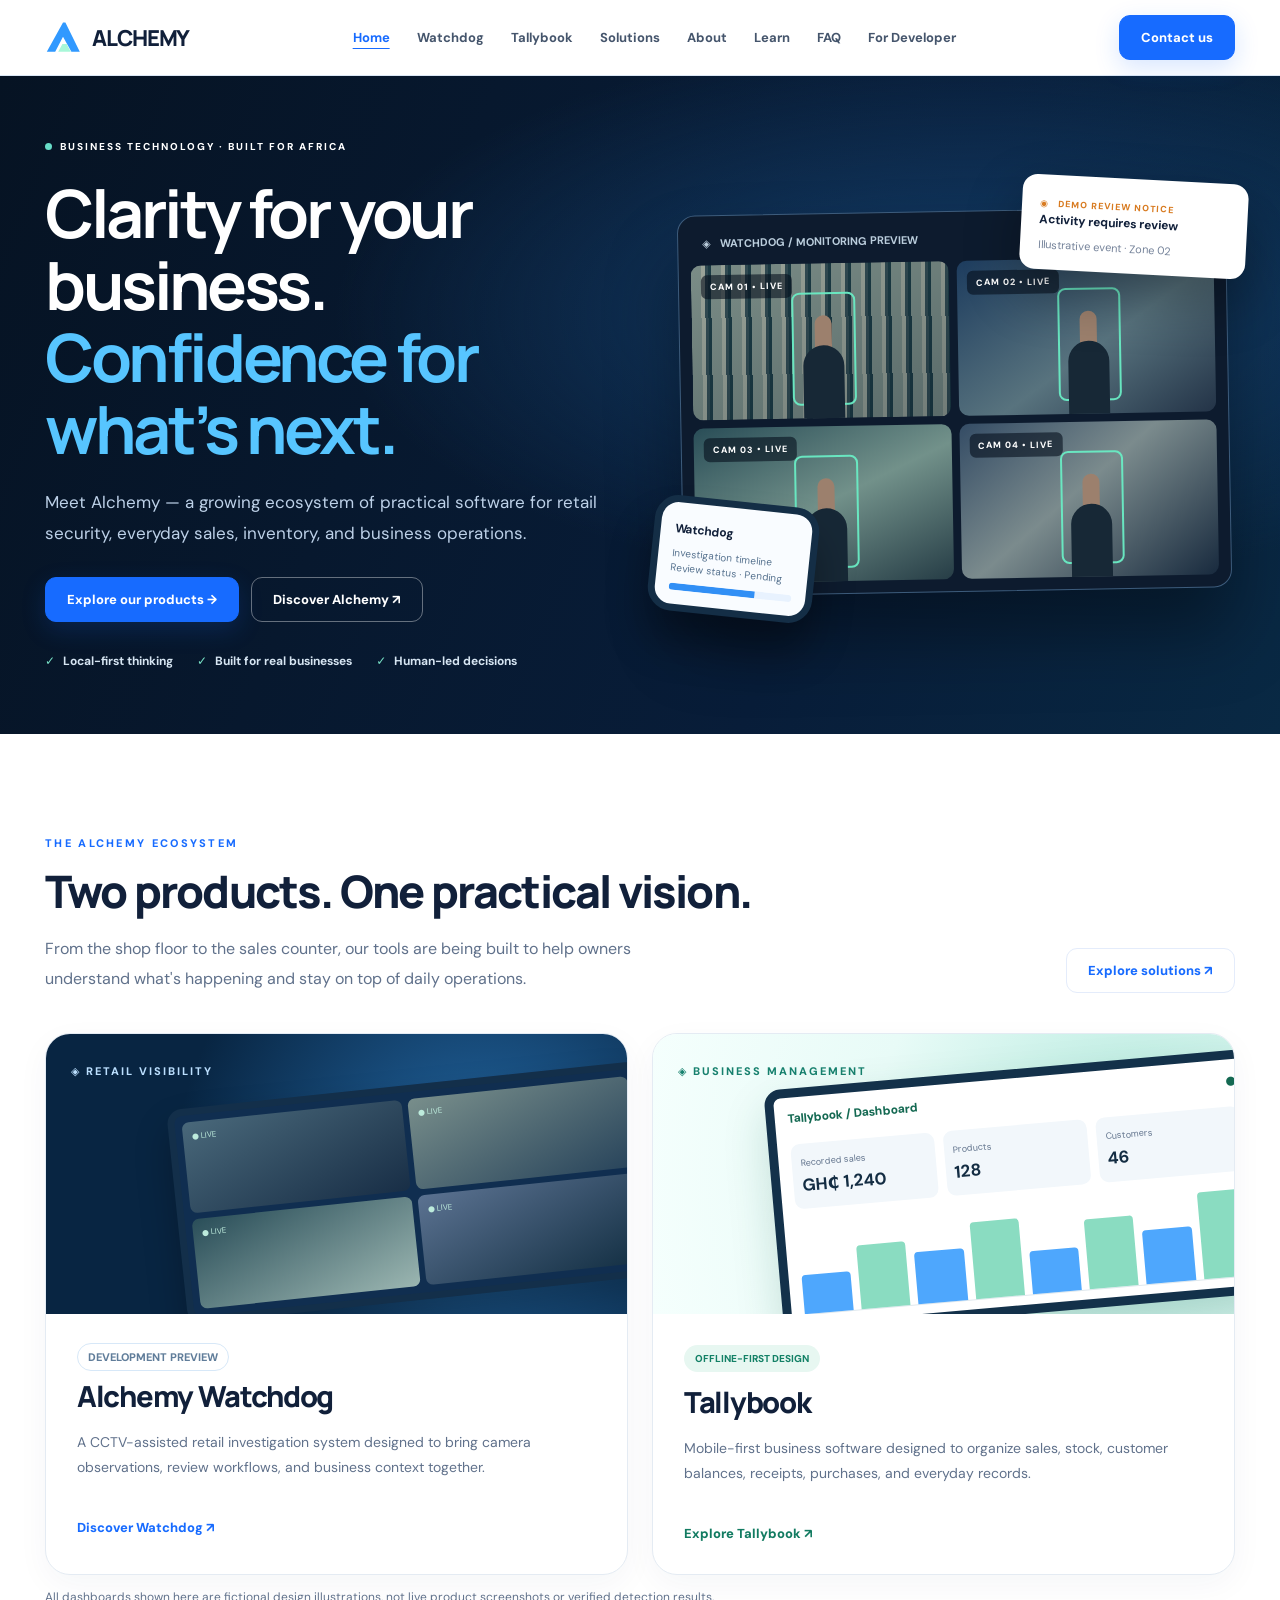
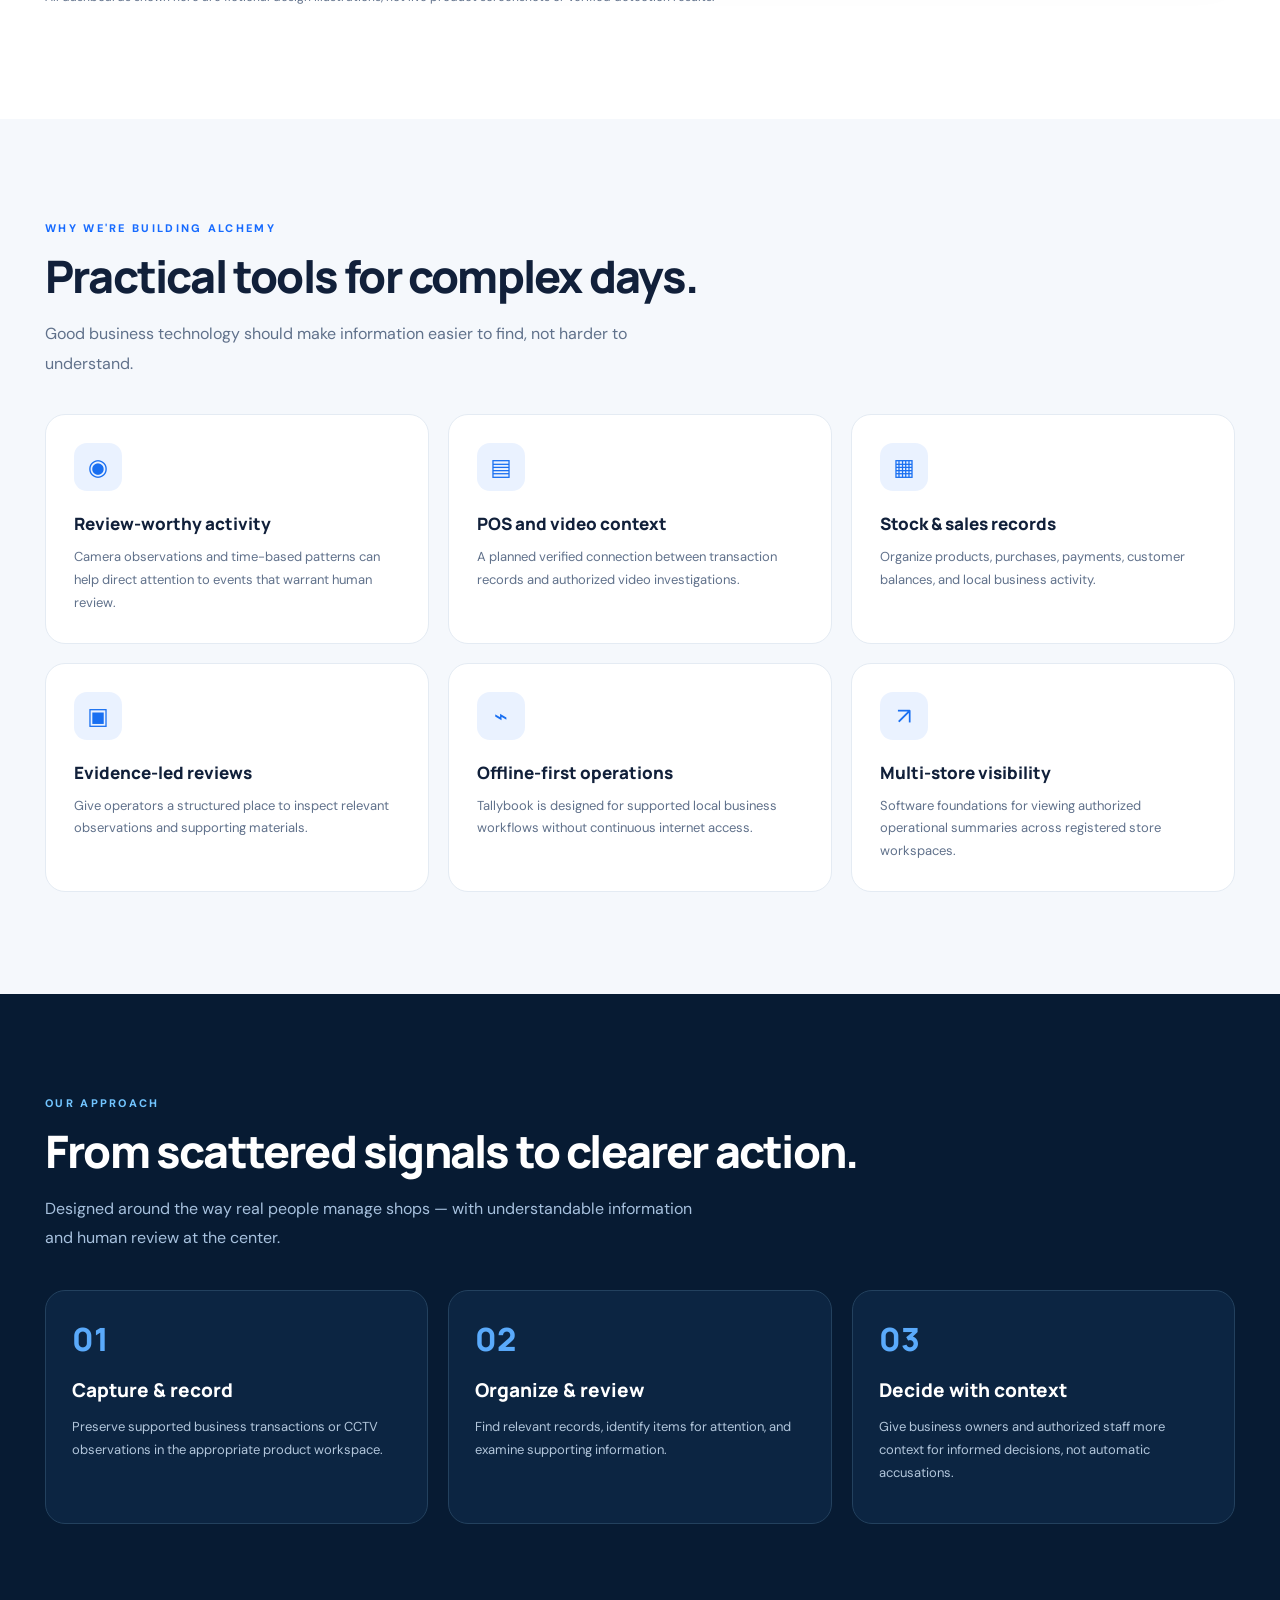
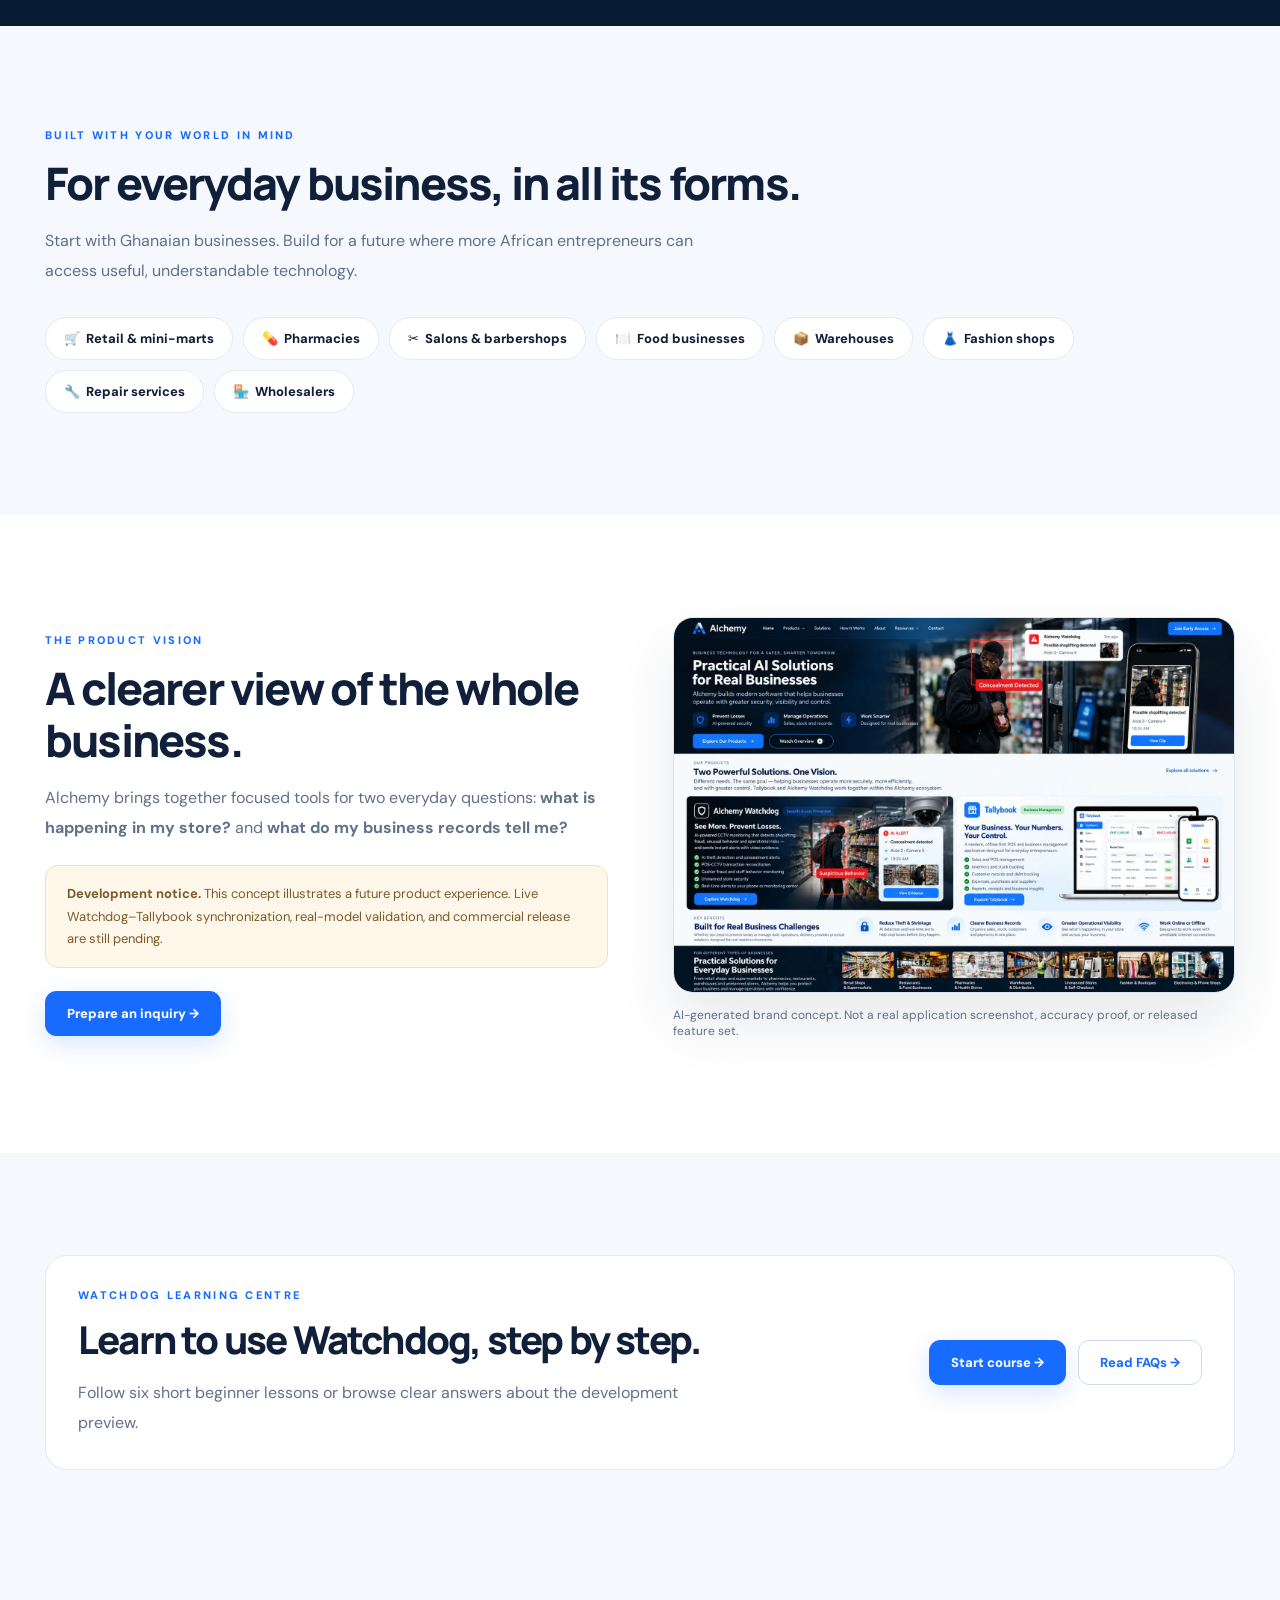
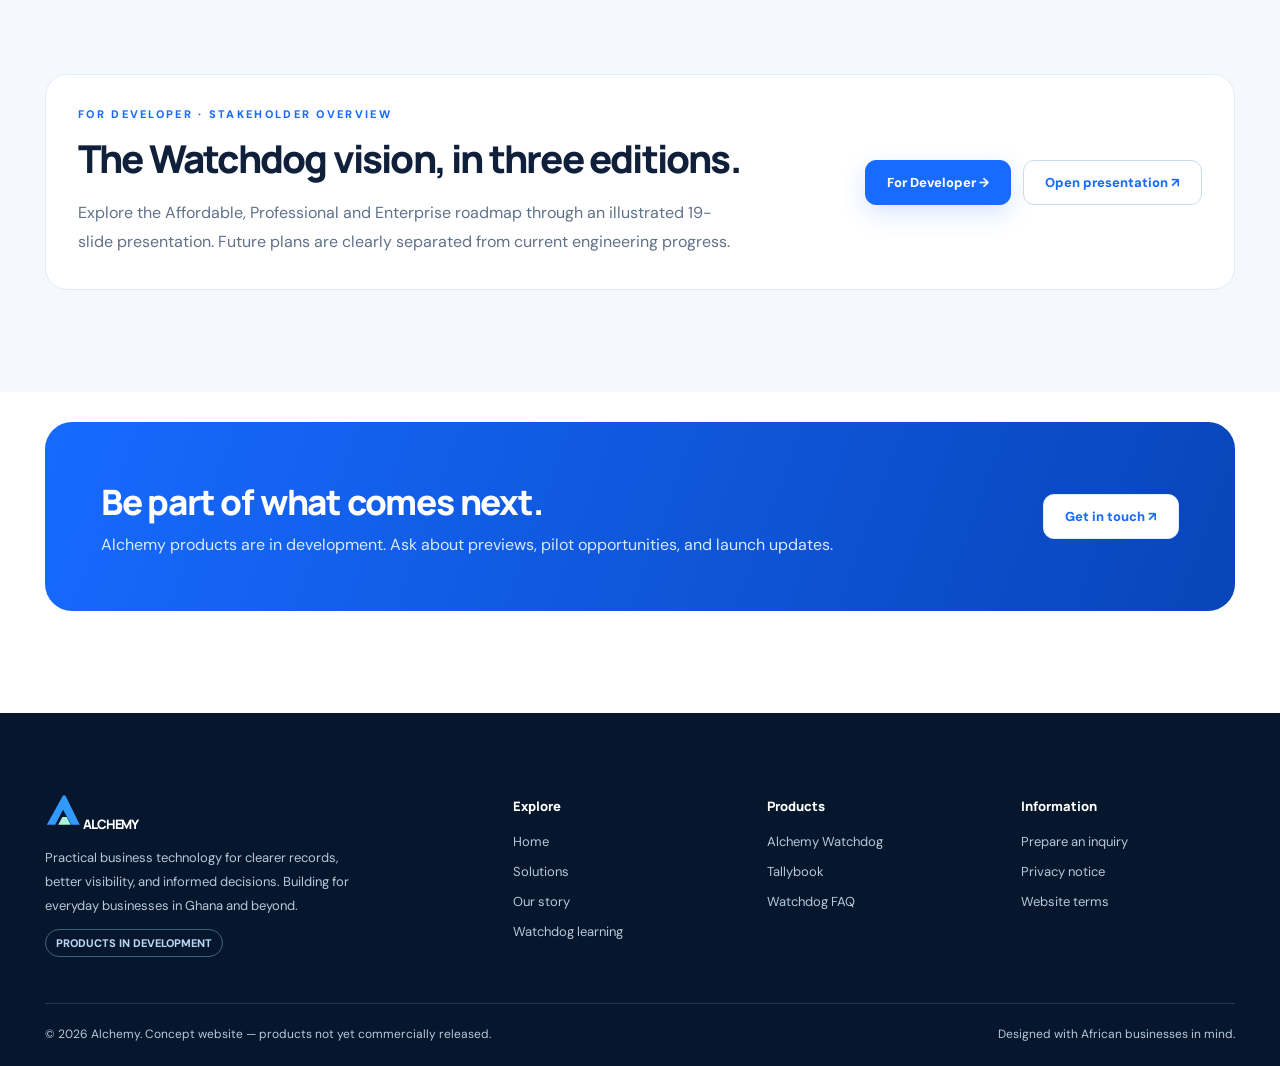
==== commit 03e9ef33: "Add For Developer section with complete Watchdog investor slide presentation" ====
--- a/index.html
+++ b/index.html
@@ -1 +1 @@
-<!doctype html><html lang="en"><head><meta charset="utf-8"><meta name="viewport" content="width=device-width,initial-scale=1"><meta name="theme-color" content="#07162b"><meta name="description" content="Alchemy is building Watchdog retail monitoring and Tallybook offline-first business-management software for African entrepreneurs."><title>Business Technology for Real Businesses | Alchemy</title><link rel="icon" type="image/svg+xml" href="assets/favicon.svg"><link rel="stylesheet" href="assets/style.css"><meta property="og:type" content="website"><meta property="og:title" content="Business Technology for Real Businesses | Alchemy"><meta property="og:description" content="Alchemy is building Watchdog retail monitoring and Tallybook offline-first business-management software for African entrepreneurs."><meta name="twitter:card" content="summary"><meta name="twitter:title" content="Business Technology for Real Businesses | Alchemy"></head><body><a class="skip" href="#content">Skip to content</a><header class="header"><nav class="container nav" aria-label="Main navigation"><a href="index.html" class="brand"><img src="assets/logo.svg" alt="" width="36" height="36"> ALCHEMY</a><div class="navlinks" id="navlinks"><a href="index.html" aria-current="page" class="active">Home</a><a href="watchdog.html">Watchdog</a><a href="tallybook.html">Tallybook</a><a href="solutions.html">Solutions</a><a href="about.html">About</a><a href="learn.html">Learn</a><a href="faq.html">FAQ</a></div><div class="navcta"><a class="btn nav-contact" href="contact.html">Contact us</a><button type="button" class="menu-toggle" aria-label="Open navigation menu" aria-controls="navlinks" aria-expanded="false">☰</button></div></nav></header><main id="content"><section class="hero"><div class="container"><div><span class="pill"><i></i> Business technology · Built for Africa</span><h1>Clarity for your business.<br><em>Confidence for what’s next.</em></h1><p>Meet Alchemy — a growing ecosystem of practical software for retail security, everyday sales, inventory, and business operations.</p><div class="hero-actions"><a class="btn" href="#products">Explore our products →</a><a class="btn secondary" href="about.html">Discover Alchemy ↗</a></div><div class="hero-foot"><span><b class="check">✓</b> Local-first thinking</span><span><b class="check">✓</b> Built for real businesses</span><span><b class="check">✓</b> Human-led decisions</span></div></div><div class="hero-visual" role="img" aria-label="Illustrative CCTV camera monitoring dashboard with four sample video feeds and a review notice. Not an actual surveillance result."><div class="monitor"><div class="monitor-head"><b>◈ &nbsp; WATCHDOG / MONITORING PREVIEW</b><div class="dots"><i></i><i></i><i></i></div></div><div class="feed-grid"><div class="feed" data-num="1"><span class="person"></span></div><div class="feed" data-num="2"><span class="person"></span></div><div class="feed" data-num="3"><span class="person"></span></div><div class="feed" data-num="4"><span class="person"></span></div></div></div><div class="float-alert"><span class="alert-top">◉ &nbsp; DEMO REVIEW NOTICE</span><b>Activity requires review</b><small>Illustrative event · Zone 02</small></div><div class="mini-phone"><b>Watchdog</b><p>Investigation timeline<br>Review status · Pending</p><div class="progress"></div></div></div></div></section><section class="section" id="products"><div class="container"><div class="sect-top"><div><p class="eyebrow">The Alchemy ecosystem</p><h2 class="h2">Two products. One practical vision.</h2><p class="lead">From the shop floor to the sales counter, our tools are being built to help owners understand what's happening and stay on top of daily operations.</p></div><a href="solutions.html" class="btn light">Explore solutions ↗</a></div><div class="product-grid"><article class="product reveal"><div class="visual watch"><span class="v-label">◈ RETAIL VISIBILITY</span><div class="ui-window"><div class="tile"></div><div class="tile"></div><div class="tile"></div><div class="tile"></div></div></div><div class="copy"><span class="tag" style="color:#607d9a;border-color:#d7e8f8">DEVELOPMENT PREVIEW</span><h3>Alchemy Watchdog</h3><p>A CCTV-assisted retail investigation system designed to bring camera observations, review workflows, and business context together.</p><a href="watchdog.html">Discover Watchdog ↗</a></div></article><article class="product reveal"><div class="visual tally"><span class="v-label" style="color:#17816e">◈ BUSINESS MANAGEMENT</span><div class="pos-window"><div class="pos-head"><span>Tallybook / Dashboard</span><span>●</span></div><div class="pos-row"><div>Recorded sales<strong>GH₵ 1,240</strong></div><div>Products<strong>128</strong></div><div>Customers<strong>46</strong></div></div><div class="bars"><i style="height:45%"></i><i style="height:74%"></i><i style="height:60%"></i><i style="height:89%"></i><i style="height:49%"></i><i style="height:80%"></i><i style="height:62%"></i><i style="height:100%"></i></div></div></div><div class="copy"><span class="status-chip">OFFLINE-FIRST DESIGN</span><h3>Tallybook</h3><p>Mobile-first business software designed to organize sales, stock, customer balances, receipts, purchases, and everyday records.</p><a href="tallybook.html" style="color:#127b61">Explore Tallybook ↗</a></div></article></div><p class="concept-caption">All dashboards shown here are fictional design illustrations, not live product screenshots or verified detection results.</p></div></section><section class="section gray"><div class="container"><p class="eyebrow">Why we're building Alchemy</p><h2 class="h2">Practical tools for complex days.</h2><p class="lead" style="margin-bottom:36px">Good business technology should make information easier to find, not harder to understand.</p><div class="feature-grid"><article class="feature reveal"><div class="iconbox">◉</div><h3>Review-worthy activity</h3><p>Camera observations and time-based patterns can help direct attention to events that warrant human review.</p></article><article class="feature reveal"><div class="iconbox">▤</div><h3>POS and video context</h3><p>A planned verified connection between transaction records and authorized video investigations.</p></article><article class="feature reveal"><div class="iconbox">▦</div><h3>Stock & sales records</h3><p>Organize products, purchases, payments, customer balances, and local business activity.</p></article><article class="feature reveal"><div class="iconbox">▣</div><h3>Evidence-led reviews</h3><p>Give operators a structured place to inspect relevant observations and supporting materials.</p></article><article class="feature reveal"><div class="iconbox">⌁</div><h3>Offline-first operations</h3><p>Tallybook is designed for supported local business workflows without continuous internet access.</p></article><article class="feature reveal"><div class="iconbox">↗</div><h3>Multi-store visibility</h3><p>Software foundations for viewing authorized operational summaries across registered store workspaces.</p></article></div></div></section><section class="section dark"><div class="container"><p class="eyebrow">Our approach</p><h2 class="h2">From scattered signals to clearer action.</h2><p class="lead">Designed around the way real people manage shops — with understandable information and human review at the center.</p><div class="steps" style="margin-top:37px"><div class="step"><span>01</span><h3>Capture & record</h3><p>Preserve supported business transactions or CCTV observations in the appropriate product workspace.</p></div><div class="step"><span>02</span><h3>Organize & review</h3><p>Find relevant records, identify items for attention, and examine supporting information.</p></div><div class="step"><span>03</span><h3>Decide with context</h3><p>Give business owners and authorized staff more context for informed decisions, not automatic accusations.</p></div></div></div></section><section class="section gray"><div class="container"><p class="eyebrow">Built with your world in mind</p><h2 class="h2">For everyday business, in all its forms.</h2><p class="lead">Start with Ghanaian businesses. Build for a future where more African entrepreneurs can access useful, understandable technology.</p><div class="industry"><span>🛒 &nbsp;Retail & mini-marts</span><span>💊 &nbsp;Pharmacies</span><span>✂️ &nbsp;Salons & barbershops</span><span>🍽️ &nbsp;Food businesses</span><span>📦 &nbsp;Warehouses</span><span>👗 &nbsp;Fashion shops</span><span>🔧 &nbsp;Repair services</span><span>🏪 &nbsp;Wholesalers</span></div></div></section><section class="section"><div class="container"><div class="split"><div><p class="eyebrow">The product vision</p><h2 class="h2">A clearer view of the whole business.</h2><p class="lead">Alchemy brings together focused tools for two everyday questions: <b>what is happening in my store?</b> and <b>what do my business records tell me?</b></p><div class="note warn"><b>Development notice.</b> This concept illustrates a future product experience. Live Watchdog–Tallybook synchronization, real-model validation, and commercial release are still pending.</div><a class="btn" href="contact.html">Prepare an inquiry →</a></div><div><img class="concept-image" loading="lazy" src="assets/alchemy-concept.webp" alt="Conceptual visual design showing Alchemy, Watchdog and Tallybook product marketing mockups"><p class="concept-caption">AI-generated brand concept. Not a real application screenshot, accuracy proof, or released feature set.</p></div></div></div></section><section class="section gray"><div class="container"><div class="learning-promo"><div><p class="eyebrow">Watchdog learning centre</p><h2 class="h2">Learn to use Watchdog, step by step.</h2><p class="lead">Follow six short beginner lessons or browse clear answers about the development preview.</p></div><div class="learning-promo-actions"><a class="btn" href="learn.html">Start course →</a><a class="btn secondary" href="faq.html">Read FAQs →</a></div></div></div></section><section class="section" style="padding-top:30px"><div class="container"><div class="cta-band"><div><h2>Be part of what comes next.</h2><p>Alchemy products are in development. Ask about previews, pilot opportunities, and launch updates.</p></div><a class="btn light" href="contact.html">Get in touch ↗</a></div></div></section></main><footer class="footer"><div class="container"><div class="footer-grid"><div><a href="index.html" class="brand"><img src="assets/logo.svg" alt="" width="36" height="36"> ALCHEMY</a><p>Practical business technology for clearer records, better visibility, and informed decisions. Building for everyday businesses in Ghana and beyond.</p><span class="tag">PRODUCTS IN DEVELOPMENT</span></div><div><h4>Explore</h4><a href="index.html">Home</a><a href="solutions.html">Solutions</a><a href="about.html">Our story</a><a href="learn.html">Watchdog learning</a></div><div><h4>Products</h4><a href="watchdog.html">Alchemy Watchdog</a><a href="tallybook.html">Tallybook</a><a href="faq.html">Watchdog FAQ</a></div><div><h4>Information</h4><a href="contact.html">Prepare an inquiry</a><a href="privacy.html">Privacy notice</a><a href="terms.html">Website terms</a></div></div><div class="footer-bottom"><span>© <span id="yr"></span> Alchemy. Concept website — products not yet commercially released.</span><span>Designed with African businesses in mind.</span></div></div></footer><script src="assets/app.js" defer></script></body></html>+<!doctype html><html lang="en"><head><meta charset="utf-8"><meta name="viewport" content="width=device-width,initial-scale=1"><meta name="theme-color" content="#07162b"><meta name="description" content="Alchemy is building Watchdog retail monitoring and Tallybook offline-first business-management software for African entrepreneurs."><title>Business Technology for Real Businesses | Alchemy</title><link rel="icon" type="image/svg+xml" href="assets/favicon.svg"><link rel="stylesheet" href="assets/style.css"><meta property="og:type" content="website"><meta property="og:title" content="Business Technology for Real Businesses | Alchemy"><meta property="og:description" content="Alchemy is building Watchdog retail monitoring and Tallybook offline-first business-management software for African entrepreneurs."><meta name="twitter:card" content="summary"><meta name="twitter:title" content="Business Technology for Real Businesses | Alchemy"></head><body><a class="skip" href="#content">Skip to content</a><header class="header"><nav class="container nav" aria-label="Main navigation"><a href="index.html" class="brand"><img src="assets/logo.svg" alt="" width="36" height="36"> ALCHEMY</a><div class="navlinks" id="navlinks"><a href="index.html" aria-current="page" class="active">Home</a><a href="watchdog.html">Watchdog</a><a href="tallybook.html">Tallybook</a><a href="solutions.html">Solutions</a><a href="about.html">About</a><a href="learn.html">Learn</a><a href="faq.html">FAQ</a><a href="for-developer.html">For Developer</a></div><div class="navcta"><a class="btn nav-contact" href="contact.html">Contact us</a><button type="button" class="menu-toggle" aria-label="Open navigation menu" aria-controls="navlinks" aria-expanded="false">☰</button></div></nav></header><main id="content"><section class="hero"><div class="container"><div><span class="pill"><i></i> Business technology · Built for Africa</span><h1>Clarity for your business.<br><em>Confidence for what’s next.</em></h1><p>Meet Alchemy — a growing ecosystem of practical software for retail security, everyday sales, inventory, and business operations.</p><div class="hero-actions"><a class="btn" href="#products">Explore our products →</a><a class="btn secondary" href="about.html">Discover Alchemy ↗</a></div><div class="hero-foot"><span><b class="check">✓</b> Local-first thinking</span><span><b class="check">✓</b> Built for real businesses</span><span><b class="check">✓</b> Human-led decisions</span></div></div><div class="hero-visual" role="img" aria-label="Illustrative CCTV camera monitoring dashboard with four sample video feeds and a review notice. Not an actual surveillance result."><div class="monitor"><div class="monitor-head"><b>◈ &nbsp; WATCHDOG / MONITORING PREVIEW</b><div class="dots"><i></i><i></i><i></i></div></div><div class="feed-grid"><div class="feed" data-num="1"><span class="person"></span></div><div class="feed" data-num="2"><span class="person"></span></div><div class="feed" data-num="3"><span class="person"></span></div><div class="feed" data-num="4"><span class="person"></span></div></div></div><div class="float-alert"><span class="alert-top">◉ &nbsp; DEMO REVIEW NOTICE</span><b>Activity requires review</b><small>Illustrative event · Zone 02</small></div><div class="mini-phone"><b>Watchdog</b><p>Investigation timeline<br>Review status · Pending</p><div class="progress"></div></div></div></div></section><section class="section" id="products"><div class="container"><div class="sect-top"><div><p class="eyebrow">The Alchemy ecosystem</p><h2 class="h2">Two products. One practical vision.</h2><p class="lead">From the shop floor to the sales counter, our tools are being built to help owners understand what's happening and stay on top of daily operations.</p></div><a href="solutions.html" class="btn light">Explore solutions ↗</a></div><div class="product-grid"><article class="product reveal"><div class="visual watch"><span class="v-label">◈ RETAIL VISIBILITY</span><div class="ui-window"><div class="tile"></div><div class="tile"></div><div class="tile"></div><div class="tile"></div></div></div><div class="copy"><span class="tag" style="color:#607d9a;border-color:#d7e8f8">DEVELOPMENT PREVIEW</span><h3>Alchemy Watchdog</h3><p>A CCTV-assisted retail investigation system designed to bring camera observations, review workflows, and business context together.</p><a href="watchdog.html">Discover Watchdog ↗</a></div></article><article class="product reveal"><div class="visual tally"><span class="v-label" style="color:#17816e">◈ BUSINESS MANAGEMENT</span><div class="pos-window"><div class="pos-head"><span>Tallybook / Dashboard</span><span>●</span></div><div class="pos-row"><div>Recorded sales<strong>GH₵ 1,240</strong></div><div>Products<strong>128</strong></div><div>Customers<strong>46</strong></div></div><div class="bars"><i style="height:45%"></i><i style="height:74%"></i><i style="height:60%"></i><i style="height:89%"></i><i style="height:49%"></i><i style="height:80%"></i><i style="height:62%"></i><i style="height:100%"></i></div></div></div><div class="copy"><span class="status-chip">OFFLINE-FIRST DESIGN</span><h3>Tallybook</h3><p>Mobile-first business software designed to organize sales, stock, customer balances, receipts, purchases, and everyday records.</p><a href="tallybook.html" style="color:#127b61">Explore Tallybook ↗</a></div></article></div><p class="concept-caption">All dashboards shown here are fictional design illustrations, not live product screenshots or verified detection results.</p></div></section><section class="section gray"><div class="container"><p class="eyebrow">Why we're building Alchemy</p><h2 class="h2">Practical tools for complex days.</h2><p class="lead" style="margin-bottom:36px">Good business technology should make information easier to find, not harder to understand.</p><div class="feature-grid"><article class="feature reveal"><div class="iconbox">◉</div><h3>Review-worthy activity</h3><p>Camera observations and time-based patterns can help direct attention to events that warrant human review.</p></article><article class="feature reveal"><div class="iconbox">▤</div><h3>POS and video context</h3><p>A planned verified connection between transaction records and authorized video investigations.</p></article><article class="feature reveal"><div class="iconbox">▦</div><h3>Stock & sales records</h3><p>Organize products, purchases, payments, customer balances, and local business activity.</p></article><article class="feature reveal"><div class="iconbox">▣</div><h3>Evidence-led reviews</h3><p>Give operators a structured place to inspect relevant observations and supporting materials.</p></article><article class="feature reveal"><div class="iconbox">⌁</div><h3>Offline-first operations</h3><p>Tallybook is designed for supported local business workflows without continuous internet access.</p></article><article class="feature reveal"><div class="iconbox">↗</div><h3>Multi-store visibility</h3><p>Software foundations for viewing authorized operational summaries across registered store workspaces.</p></article></div></div></section><section class="section dark"><div class="container"><p class="eyebrow">Our approach</p><h2 class="h2">From scattered signals to clearer action.</h2><p class="lead">Designed around the way real people manage shops — with understandable information and human review at the center.</p><div class="steps" style="margin-top:37px"><div class="step"><span>01</span><h3>Capture & record</h3><p>Preserve supported business transactions or CCTV observations in the appropriate product workspace.</p></div><div class="step"><span>02</span><h3>Organize & review</h3><p>Find relevant records, identify items for attention, and examine supporting information.</p></div><div class="step"><span>03</span><h3>Decide with context</h3><p>Give business owners and authorized staff more context for informed decisions, not automatic accusations.</p></div></div></div></section><section class="section gray"><div class="container"><p class="eyebrow">Built with your world in mind</p><h2 class="h2">For everyday business, in all its forms.</h2><p class="lead">Start with Ghanaian businesses. Build for a future where more African entrepreneurs can access useful, understandable technology.</p><div class="industry"><span>🛒 &nbsp;Retail & mini-marts</span><span>💊 &nbsp;Pharmacies</span><span>✂️ &nbsp;Salons & barbershops</span><span>🍽️ &nbsp;Food businesses</span><span>📦 &nbsp;Warehouses</span><span>👗 &nbsp;Fashion shops</span><span>🔧 &nbsp;Repair services</span><span>🏪 &nbsp;Wholesalers</span></div></div></section><section class="section"><div class="container"><div class="split"><div><p class="eyebrow">The product vision</p><h2 class="h2">A clearer view of the whole business.</h2><p class="lead">Alchemy brings together focused tools for two everyday questions: <b>what is happening in my store?</b> and <b>what do my business records tell me?</b></p><div class="note warn"><b>Development notice.</b> This concept illustrates a future product experience. Live Watchdog–Tallybook synchronization, real-model validation, and commercial release are still pending.</div><a class="btn" href="contact.html">Prepare an inquiry →</a></div><div><img class="concept-image" loading="lazy" src="assets/alchemy-concept.webp" alt="Conceptual visual design showing Alchemy, Watchdog and Tallybook product marketing mockups"><p class="concept-caption">AI-generated brand concept. Not a real application screenshot, accuracy proof, or released feature set.</p></div></div></div></section><section class="section gray"><div class="container"><div class="learning-promo"><div><p class="eyebrow">Watchdog learning centre</p><h2 class="h2">Learn to use Watchdog, step by step.</h2><p class="lead">Follow six short beginner lessons or browse clear answers about the development preview.</p></div><div class="learning-promo-actions"><a class="btn" href="learn.html">Start course →</a><a class="btn secondary" href="faq.html">Read FAQs →</a></div></div></div></section><section class="section gray"><div class="container"><div class="learning-promo"><div><p class="eyebrow">For Developer · Stakeholder overview</p><h2 class="h2">The Watchdog vision, in three editions.</h2><p class="lead">Explore the Affordable, Professional and Enterprise roadmap through an illustrated 19-slide presentation. Future plans are clearly separated from current engineering progress.</p></div><div class="learning-promo-actions"><a class="btn" href="for-developer.html">For Developer →</a><a class="btn secondary" href="developer/presentation.html">Open presentation ↗</a></div></div></div></section><section class="section" style="padding-top:30px"><div class="container"><div class="cta-band"><div><h2>Be part of what comes next.</h2><p>Alchemy products are in development. Ask about previews, pilot opportunities, and launch updates.</p></div><a class="btn light" href="contact.html">Get in touch ↗</a></div></div></section></main><footer class="footer"><div class="container"><div class="footer-grid"><div><a href="index.html" class="brand"><img src="assets/logo.svg" alt="" width="36" height="36"> ALCHEMY</a><p>Practical business technology for clearer records, better visibility, and informed decisions. Building for everyday businesses in Ghana and beyond.</p><span class="tag">PRODUCTS IN DEVELOPMENT</span></div><div><h4>Explore</h4><a href="index.html">Home</a><a href="solutions.html">Solutions</a><a href="about.html">Our story</a><a href="learn.html">Watchdog learning</a></div><div><h4>Products</h4><a href="watchdog.html">Alchemy Watchdog</a><a href="tallybook.html">Tallybook</a><a href="faq.html">Watchdog FAQ</a></div><div><h4>Information</h4><a href="contact.html">Prepare an inquiry</a><a href="privacy.html">Privacy notice</a><a href="terms.html">Website terms</a></div></div><div class="footer-bottom"><span>© <span id="yr"></span> Alchemy. Concept website — products not yet commercially released.</span><span>Designed with African businesses in mind.</span></div></div></footer><script src="assets/app.js" defer></script></body></html>
--- a/assets/style.css
+++ b/assets/style.css
@@ -1370,3 +1370,137 @@
      transform: none !important;
   }
 }
+
+/* JavaScript enhancement is opt-in: no-JS users can navigate but never submit personal data. */
+#interest-form { display: none; }
+.js #interest-form { display: block; }
+.nojs-note { padding: 18px 22px; margin: 15px 0; border: 1px solid #9bb6ce; border-radius: 12px; background: #eef5fb; color: #173e60; font-weight: 600; }
+.js .nojs-note { display: none; }
+@media (max-width: 980px) {
+  .menu-toggle { display: none; }
+  .js .menu-toggle { display: block; }
+  .navlinks { display: flex; }
+  .js .navlinks { display: none; }
+  .js .navlinks.open { display: flex; }
+}
+
+
+/* Alchemy Learning Center: cohesive original 7-image training interface. */
+.academy-page{--academy-navy:#07162b;--academy-teal:#167d61;--academy-blue:#176bff;background:#fff;}
+.academy-page [hidden]{display:none!important;}
+.academy-hero{background:radial-gradient(ellipse at 85% 30%,#183f67 0%,transparent 52%),linear-gradient(115deg,#07162b,#0a2341 74%,#104064);color:#fff;overflow:hidden;}
+.academy-hero-grid{display:grid;grid-template-columns:minmax(0,1.05fr) minmax(0,.95fr);align-items:center;gap:52px;padding:82px 0 86px;}
+.academy-pill{display:inline-flex;align-items:center;gap:10px;background:rgba(255,255,255,.09);border:1px solid #6686a8;border-radius:100px;padding:10px 15px;letter-spacing:.13em;font-size:11px;font-weight:800;}
+.academy-pill span{color:#70e2ba;font-size:12px;}
+.academy-hero h1{font:800 clamp(44px,5vw,73px)/1.07 Manrope,system-ui,sans-serif;letter-spacing:-.048em;margin:26px 0 24px;}
+.academy-hero h1 em{font-style:normal;color:#81cfef;}
+.academy-hero-lead{font-size:18px;line-height:1.75;color:#d7e7f5;max-width:620px;}
+.academy-hero-actions{display:flex;gap:13px;align-items:center;flex-wrap:wrap;margin-top:31px;}
+.academy-primary-cta,.academy-continue{display:inline-flex;align-items:center;justify-content:center;gap:14px;padding:15px 21px;border-radius:12px;font-weight:800;font-size:14px;min-height:51px;transition:background .2s,transform .2s;}
+.academy-primary-cta{background:#2779fa;color:#fff;border:1px solid #7caefa;}
+.academy-primary-cta:hover{background:#135bc8;transform:translateY(-2px);}
+.academy-continue{background:transparent;color:#fff;border:1px solid #8ea9c6;cursor:pointer;}
+.academy-continue:hover{background:#ffffff17;}
+.academy-hero-facts{display:flex;gap:20px;flex-wrap:wrap;margin-top:38px;color:#c0dbeb;font-size:12px;font-weight:700;}
+.academy-hero-art{position:relative;min-width:0;}
+.academy-hero-art img{display:block;width:100%;height:auto;filter:drop-shadow(0 26px 30px #02091655);}
+.academy-hero-art p{font-size:11px;color:#bad1e6;text-align:center;margin:8px 0 0;}
+.academy-intro{background:#f6f9fd;padding:82px 0 88px;}
+.academy-intro-heading{display:flex;align-items:end;justify-content:space-between;gap:30px;margin-bottom:32px;}
+.academy-eyebrow{color:#246ca8;letter-spacing:.13em;font-size:11px;font-weight:800;margin:0 0 12px;}
+.academy-intro h2,.academy-classroom-heading h2,.academy-outro h2{font:800 clamp(28px,3.1vw,42px)/1.18 Manrope,system-ui,sans-serif;letter-spacing:-.035em;margin:0 0 13px;}
+.academy-intro-heading p:not(.academy-eyebrow),.academy-classroom-heading p:not(.academy-eyebrow){font-size:16px;line-height:1.7;color:#50647b;margin:0;}
+.academy-total{background:#fff;border:1px solid #d8e4ef;border-radius:18px;padding:20px 23px;min-width:250px;box-shadow:0 8px 20px #1e456008;}
+.academy-total strong{display:block;font-size:15px;margin-bottom:11px;color:#12304c;}
+.academy-total progress{display:block;width:100%;height:10px;accent-color:#168367;}
+.academy-total small{display:block;color:#4d647d;margin-top:10px;}
+.academy-module-grid{display:grid;grid-template-columns:repeat(3,minmax(0,1fr));gap:23px;}
+.academy-module{display:block;background:#fff;border:1px solid #dae6f0;border-radius:20px;overflow:hidden;box-shadow:0 13px 29px #1434530c;transition:transform .2s,box-shadow .2s,border-color .2s;min-width:0;}
+.academy-module:hover{transform:translateY(-5px);box-shadow:0 20px 38px #14345324;border-color:#94b8e2;}
+.academy-module[data-active="true"]{border-color:#176bff;box-shadow:0 0 0 2px #176bff24,0 16px 30px #14345312;}
+.academy-module-image{background:#eaf1f9;aspect-ratio:720/440;overflow:hidden;}
+.academy-module-image img{width:100%;height:100%;object-fit:cover;display:block;}
+.academy-module-body{padding:23px 24px 22px;}
+.academy-module-meta{display:flex;justify-content:space-between;align-items:center;gap:10px;color:#2365a0;font-size:11px;font-weight:800;letter-spacing:.07em;}
+.academy-module-meta span:last-child{color:#5b7186;letter-spacing:normal;}
+.academy-module h3{font:800 20px/1.35 Manrope,system-ui,sans-serif;letter-spacing:-.02em;margin:15px 0 8px;}
+.academy-module p{font-size:13px;line-height:1.6;color:#51687e;margin:0;min-height:42px;}
+.academy-module-foot{display:flex;align-items:center;justify-content:space-between;margin-top:18px;gap:12px;border-top:1px solid #e4edf5;padding-top:14px;font-weight:800;font-size:12px;}
+.academy-module-status{color:#35657d;}
+.academy-module-status.is-complete,.academy-completion-badge.is-complete{color:#11694e;}
+.academy-module-arrow{display:grid;place-items:center;background:#e7f0fc;color:#176bff;border-radius:100%;width:29px;height:29px;font-size:18px;}
+.academy-classroom{padding:82px 0 95px;background:#fff;}
+.academy-classroom-heading{max-width:720px;margin-bottom:36px;}
+.academy-classroom-grid{display:grid;grid-template-columns:minmax(235px,275px) minmax(0,1fr);gap:29px;align-items:start;}
+.academy-sidebar{position:sticky;top:95px;background:#f4f8fd;border:1px solid #dbe7f3;border-radius:20px;padding:25px 17px;}
+.academy-sidebar h3{font:800 19px Manrope,system-ui,sans-serif;margin:0 9px 8px;}
+.academy-sidebar>p{font-size:13px;color:#536b81;margin:0 9px 19px;}
+.academy-sidebar-list{margin:0;padding:0;list-style:none;}
+.academy-sidebar-list li{margin:4px 0;}
+.academy-sidebar-list a{display:flex;align-items:center;gap:12px;padding:12px 11px;border-radius:11px;font-weight:700;font-size:13px;line-height:1.45;color:#214060;}
+.academy-sidebar-list a:hover,.academy-sidebar-list a[aria-current="step"]{background:#dfeefe;color:#0d4c8e;}
+.academy-sidebar-num{flex:0 0 29px;width:29px;height:29px;display:grid;place-items:center;border-radius:100%;background:#e1ebf5;font-size:12px;}
+.academy-sidebar-list a[aria-current="step"] .academy-sidebar-num{background:#176bff;color:#fff;}
+.academy-sidebar-footer{border-top:1px solid #dbe7f3;margin:20px 8px 0;padding-top:17px;}
+.academy-sidebar-footer p{font-size:11px;line-height:1.65;color:#51677e;margin:14px 0 0;}
+.academy-lesson-stack{min-width:0;}
+.academy-lesson{border:1px solid #dce7f2;border-radius:23px;box-shadow:0 12px 34px #133b560b;padding:clamp(24px,3.6vw,43px);scroll-margin-top:94px;margin-bottom:24px;}
+.academy-lesson-head{display:grid;grid-template-columns:minmax(0,1fr) minmax(170px,.72fr);gap:25px;align-items:center;}
+.academy-lesson-head img{display:block;width:100%;height:auto;border-radius:14px;border:1px solid #d4e6f2;}
+.academy-lesson h2{font:800 clamp(25px,2.6vw,35px)/1.18 Manrope,system-ui,sans-serif;letter-spacing:-.038em;margin:0 0 17px;}
+.academy-completion-badge{display:inline-block;letter-spacing:normal;margin-left:8px;color:#4f6d87;}
+.academy-lesson-lead{font-size:15px;line-height:1.8;color:#4b6179;margin:0;}
+.academy-learning-objective{background:#eaf5fc;border-left:4px solid #176bff;border-radius:12px;padding:20px 23px;margin-top:30px;}
+.academy-learning-objective strong{display:block;font-size:15px;color:#0b467f;margin-bottom:8px;}
+.academy-learning-objective p{margin:0;color:#38546d;font-size:14px;line-height:1.7;}
+.academy-steps-title{font:800 22px Manrope,system-ui,sans-serif;margin:32px 0 21px;}
+.academy-actions{padding:0;margin:0;list-style:none;}
+.academy-actions li{display:flex;align-items:start;gap:16px;margin:18px 0;}
+.academy-step-number{flex:0 0 34px;height:34px;border-radius:100%;display:grid;place-items:center;background:#e8f0fb;color:#115bab;font-weight:800;}
+.academy-actions strong{font-size:15px;display:block;color:#203c59;margin-bottom:5px;}
+.academy-actions p{font-size:14px;line-height:1.7;color:#50677b;margin:0;}
+.academy-insight{display:flex;align-items:start;gap:13px;border-radius:15px;padding:19px;background:#eff8f2;border:1px solid #cee7d7;margin:30px 0;}
+.academy-insight>span{color:#187b5b;font-size:23px;}
+.academy-insight strong{color:#146047;}
+.academy-insight p{color:#365e4d;margin:6px 0 0;line-height:1.65;font-size:13px;}
+.academy-quiz{border:1px solid #d5e2ef;border-radius:17px;padding:25px;margin-top:30px;background:#fbfdff;}
+.academy-quiz-head{display:flex;gap:15px;align-items:center;margin-bottom:19px;}
+.academy-quiz-head .academy-eyebrow{margin-bottom:3px;}
+.academy-quiz-head h3{font:800 20px Manrope,system-ui,sans-serif;margin:0;}
+.academy-quiz-icon{display:grid;place-items:center;width:44px;height:44px;flex:0 0 44px;border-radius:13px;background:#e2efff;color:#176bff;font-size:23px;font-weight:800;}
+.academy-quiz fieldset{margin:0;padding:0;border:0;min-width:0;}
+.academy-quiz legend{font-weight:800;font-size:15px;line-height:1.5;margin-bottom:14px;padding:0;}
+.academy-option{display:flex;align-items:center;gap:12px;padding:14px 15px;border-radius:12px;border:1px solid #cbdced;background:#fff;cursor:pointer;margin:10px 0;color:#263e57;font-size:14px;line-height:1.55;}
+.academy-option:hover,.academy-option:focus-within{border-color:#176bff;background:#f0f6ff;}
+.academy-option:has(input:checked){border:2px solid #176bff;background:#eaf3ff;padding:13px 14px;}
+.academy-option input{accent-color:#176bff;width:19px;height:19px;flex:0 0 19px;}
+.academy-answer{margin-top:13px;}
+.academy-quiz .quiz-result{min-height:24px;color:#24547b;line-height:1.65;font-size:13px;font-weight:700;margin:14px 0 0;}
+.academy-quiz .quiz-result[data-result="correct"]{color:#126546;}
+.academy-quiz .quiz-result[data-result="incorrect"]{color:#875222;}
+.academy-lesson-controls{display:flex;gap:12px;justify-content:space-between;flex-wrap:wrap;margin-top:29px;}
+.academy-control{display:inline-flex;justify-content:center;align-items:center;min-height:46px;padding:12px 18px;border-radius:11px;color:#fff;background:#176bff;border:1px solid #176bff;font:800 13px 'DM Sans',system-ui,sans-serif;cursor:pointer;}
+.academy-control:hover{background:#124aa3;}
+.academy-control.secondary{background:#fff;color:#164d81;border-color:#bbd0e5;}
+.academy-control.secondary:hover{background:#eaf3ff;}
+.academy-course-end{padding:26px;background:#ebf8f0;border:1px solid #b3dcc7;border-radius:18px;margin-top:18px;}
+.academy-course-end strong{font:800 23px Manrope,system-ui,sans-serif;color:#146347;}
+.academy-course-end p{color:#35634d;line-height:1.6;}
+.academy-outro{background:#07162b;color:#fff;padding:61px 0;}
+.academy-outro-grid{display:grid;grid-template-columns:minmax(0,1fr) auto;align-items:center;gap:30px;}
+.academy-outro .academy-eyebrow{color:#90d8cf;}
+.academy-outro p:not(.academy-eyebrow){max-width:660px;color:#c3d4e7;line-height:1.75;margin:0;}
+.academy-outro-link{display:block;margin-top:19px;color:#cfe3f8;text-decoration:underline;text-align:center;font-size:13px;font-weight:700;}
+@media(max-width:1080px){.academy-hero-grid{grid-template-columns:1fr 1fr;gap:24px}.academy-module-grid{gap:15px}.academy-module-body{padding:19px}.academy-module h3{font-size:18px}.academy-classroom-grid{grid-template-columns:225px minmax(0,1fr);gap:17px}.academy-sidebar{padding:18px 10px}}
+@media(max-width:850px){.academy-hero-grid{grid-template-columns:1fr;padding:64px 0}.academy-hero-art{max-width:580px}.academy-intro-heading{align-items:stretch;flex-direction:column}.academy-total{width:100%;min-width:0}.academy-module-grid{grid-template-columns:repeat(2,minmax(0,1fr))}.academy-classroom-grid{grid-template-columns:1fr}.academy-sidebar{position:static}.academy-sidebar-list{display:grid;grid-template-columns:repeat(2,minmax(0,1fr));gap:5px}.academy-lesson-head{grid-template-columns:minmax(0,1fr) minmax(170px,.65fr)}}
+@media(max-width:600px){.academy-hero-grid{padding:52px 0 59px}.academy-hero h1{font-size:clamp(39px,10vw,53px)}.academy-hero-lead{font-size:15px}.academy-hero-facts{gap:13px;font-size:11px}.academy-intro,.academy-classroom{padding:55px 0}.academy-module-grid{grid-template-columns:1fr;gap:16px}.academy-module-image{aspect-ratio:720/330}.academy-module-image img{object-fit:cover}.academy-module-body{padding:20px}.academy-module p{min-height:0}.academy-sidebar-list{grid-template-columns:1fr}.academy-lesson{padding:19px;border-radius:16px}.academy-lesson-head{grid-template-columns:1fr}.academy-lesson-head img{max-width:100%;height:auto}.academy-quiz{padding:16px}.academy-lesson-controls{gap:9px}.academy-lesson-controls>*{flex:1 1 100%}.academy-outro-grid{grid-template-columns:1fr}.academy-hero-actions>*{flex:1 1 100%}}
+@media(prefers-reduced-motion:reduce){.academy-module,.academy-primary-cta{transition:none!important}.academy-module:hover,.academy-primary-cta:hover{transform:none!important}}
+
+/* Extra primary nav item: keep navigation usable at tablet and small-desktop widths. */
+@media (min-width:761px) and (max-width:1100px) {
+  .menu-toggle { display:block; }
+  .navlinks { display:none; position:absolute; left:0; right:0; top:76px; background:white; padding:22px;
+    border-bottom:1px solid var(--border); box-shadow:0 20px 30px #0c29471a; flex-direction:column; align-items:stretch; gap:20px; }
+  .navlinks.open { display:flex; }
+  .navcta .btn { display:none; }
+}
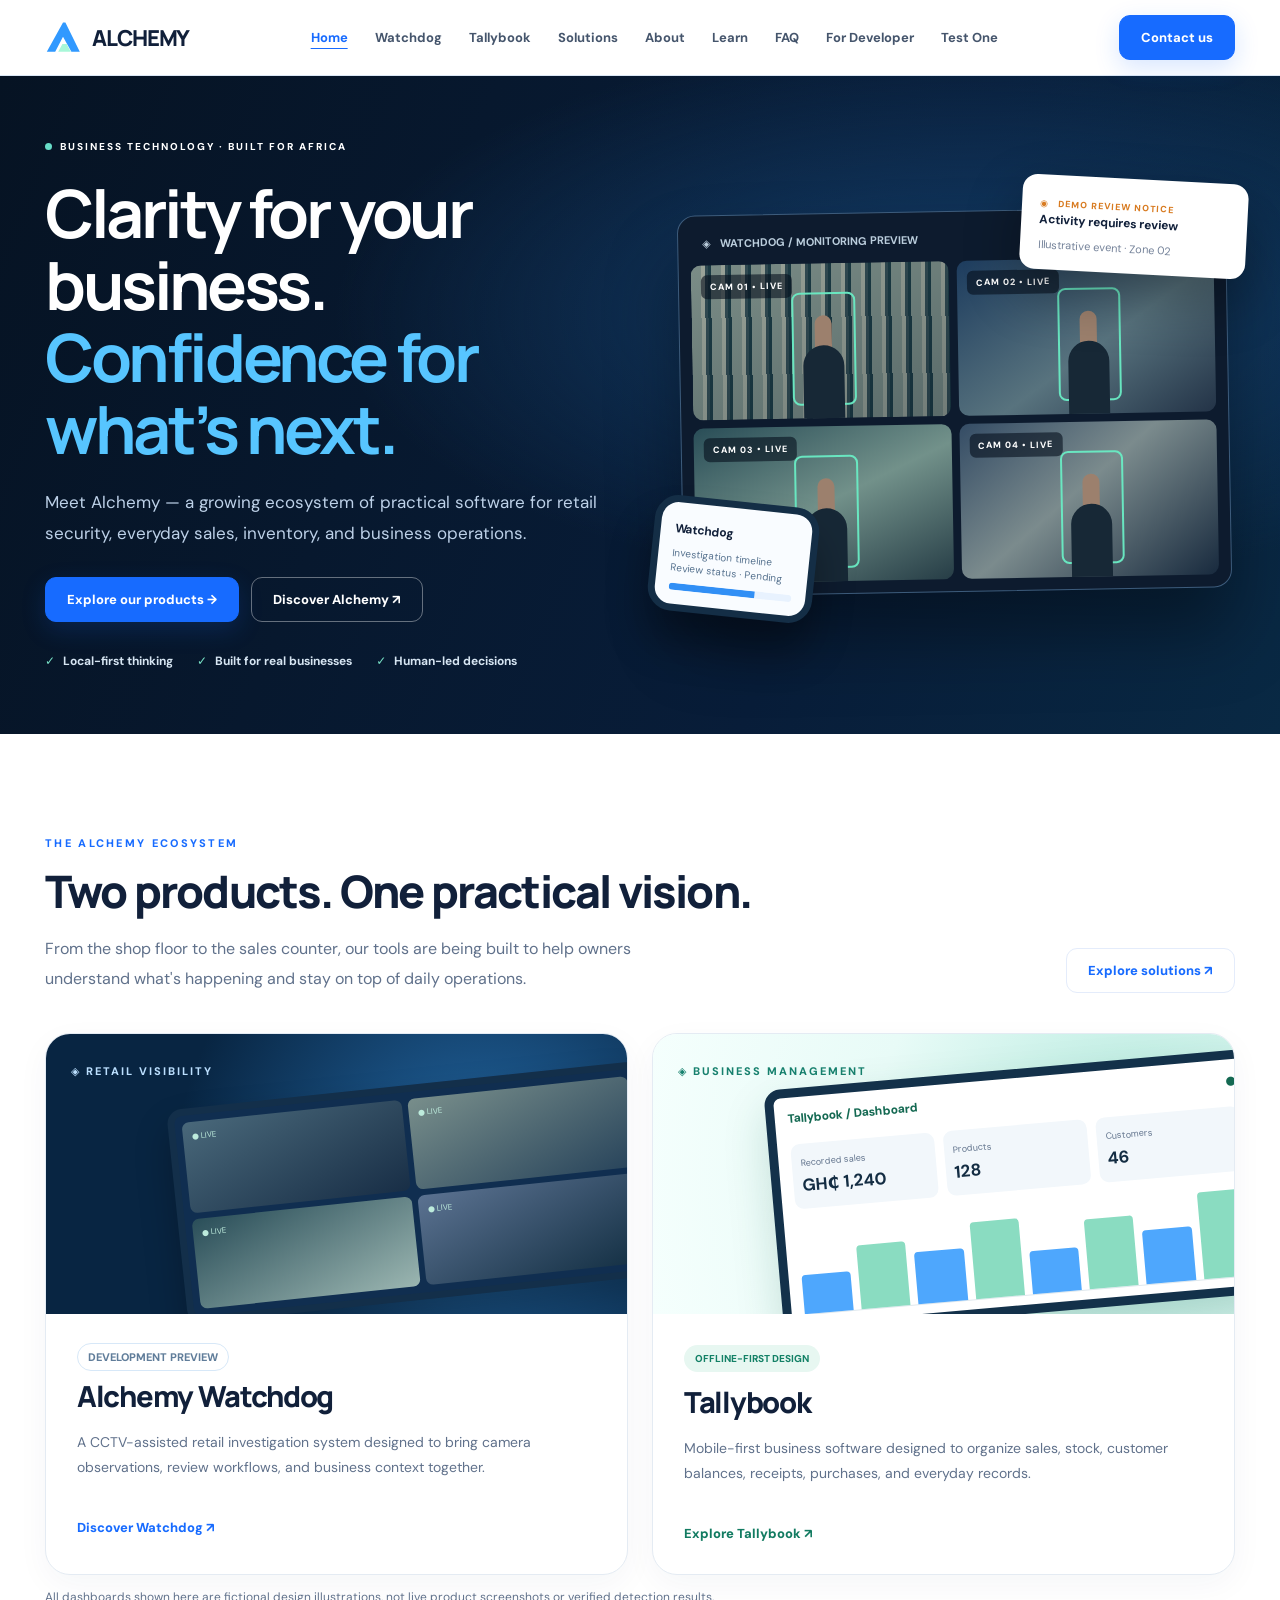
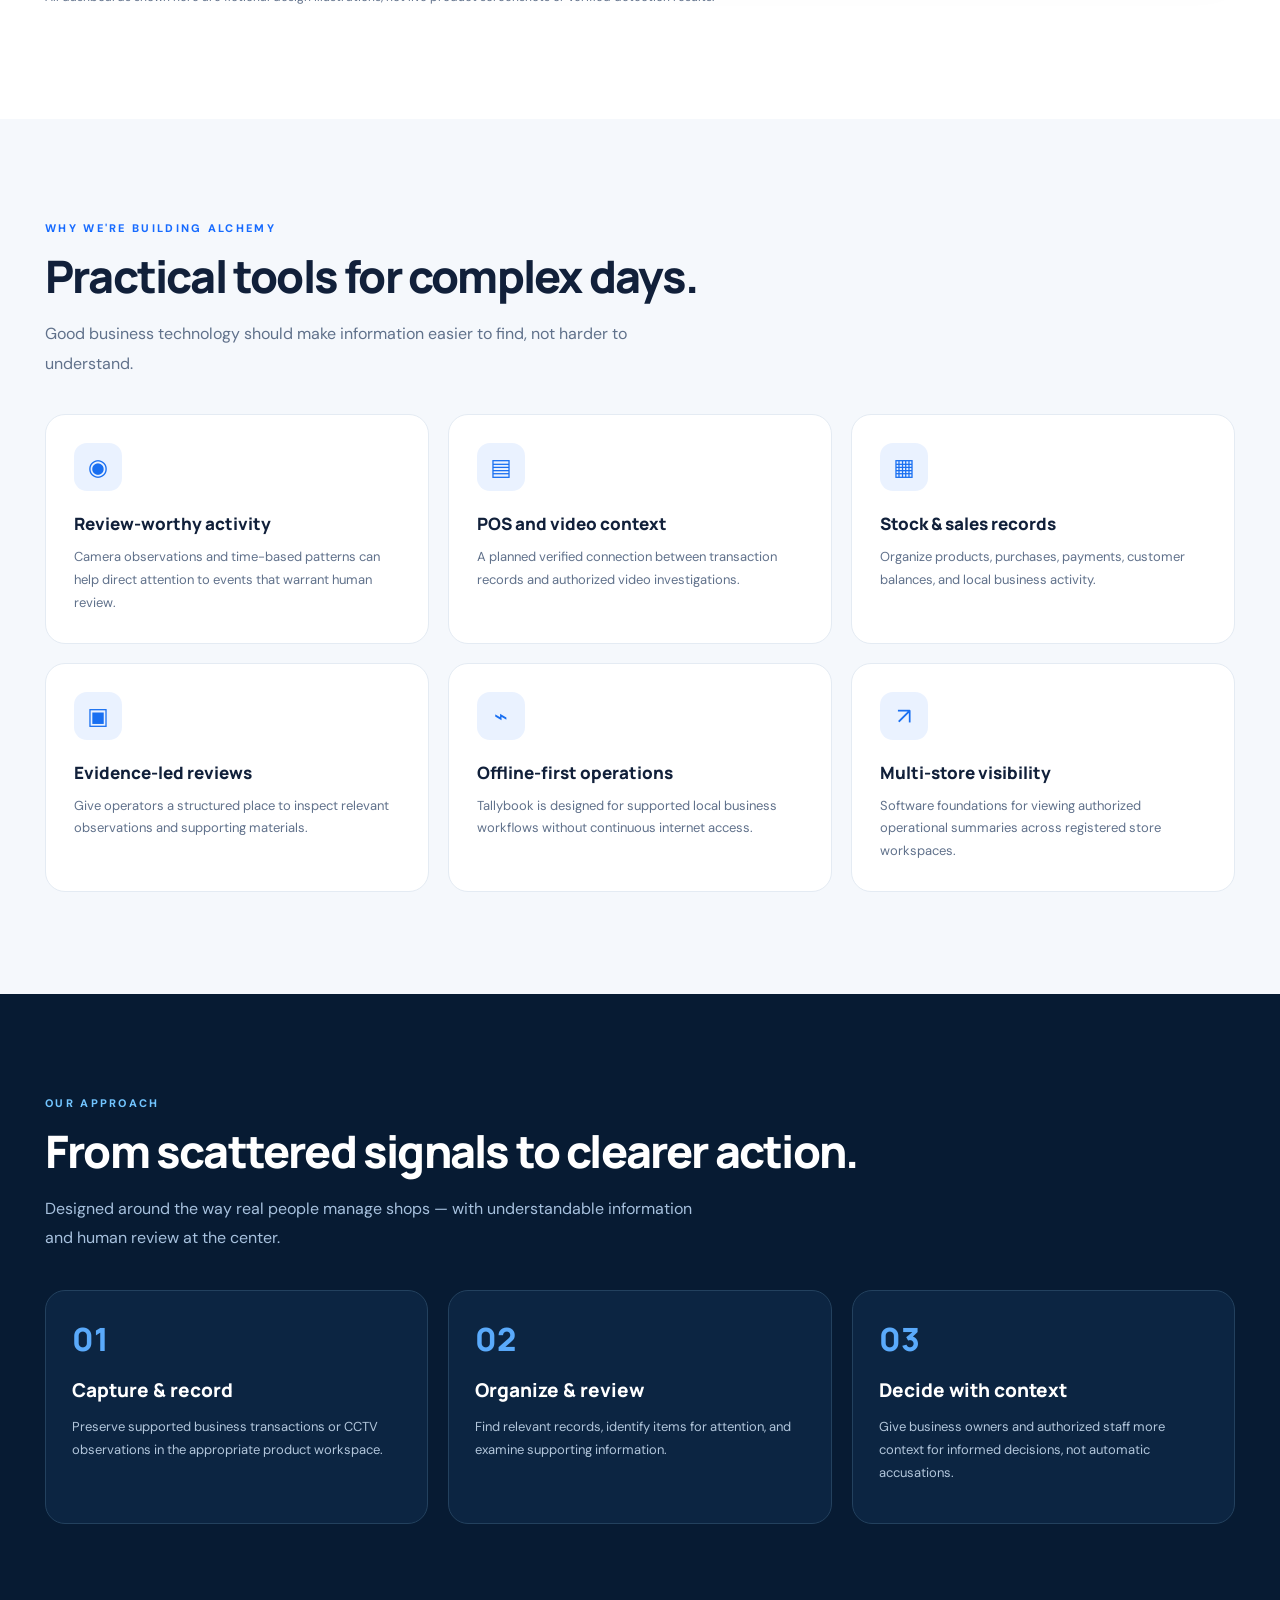
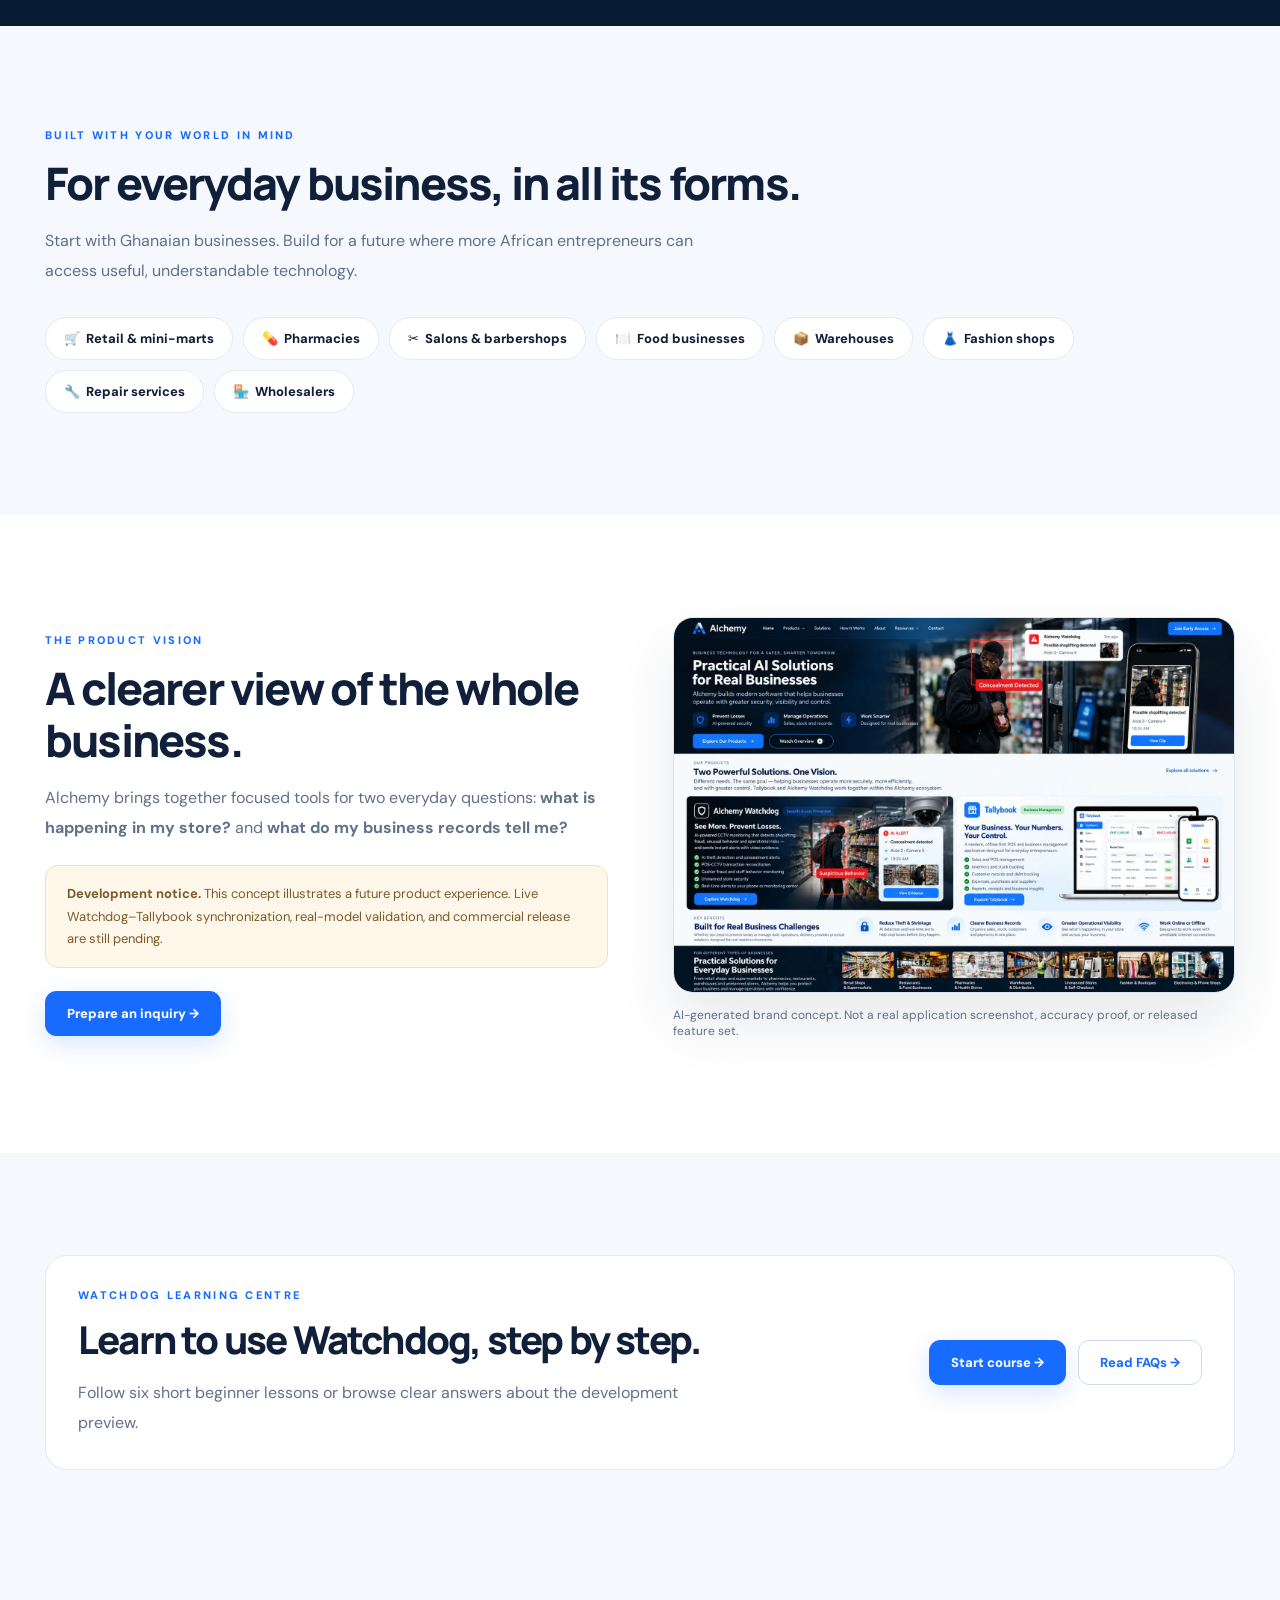
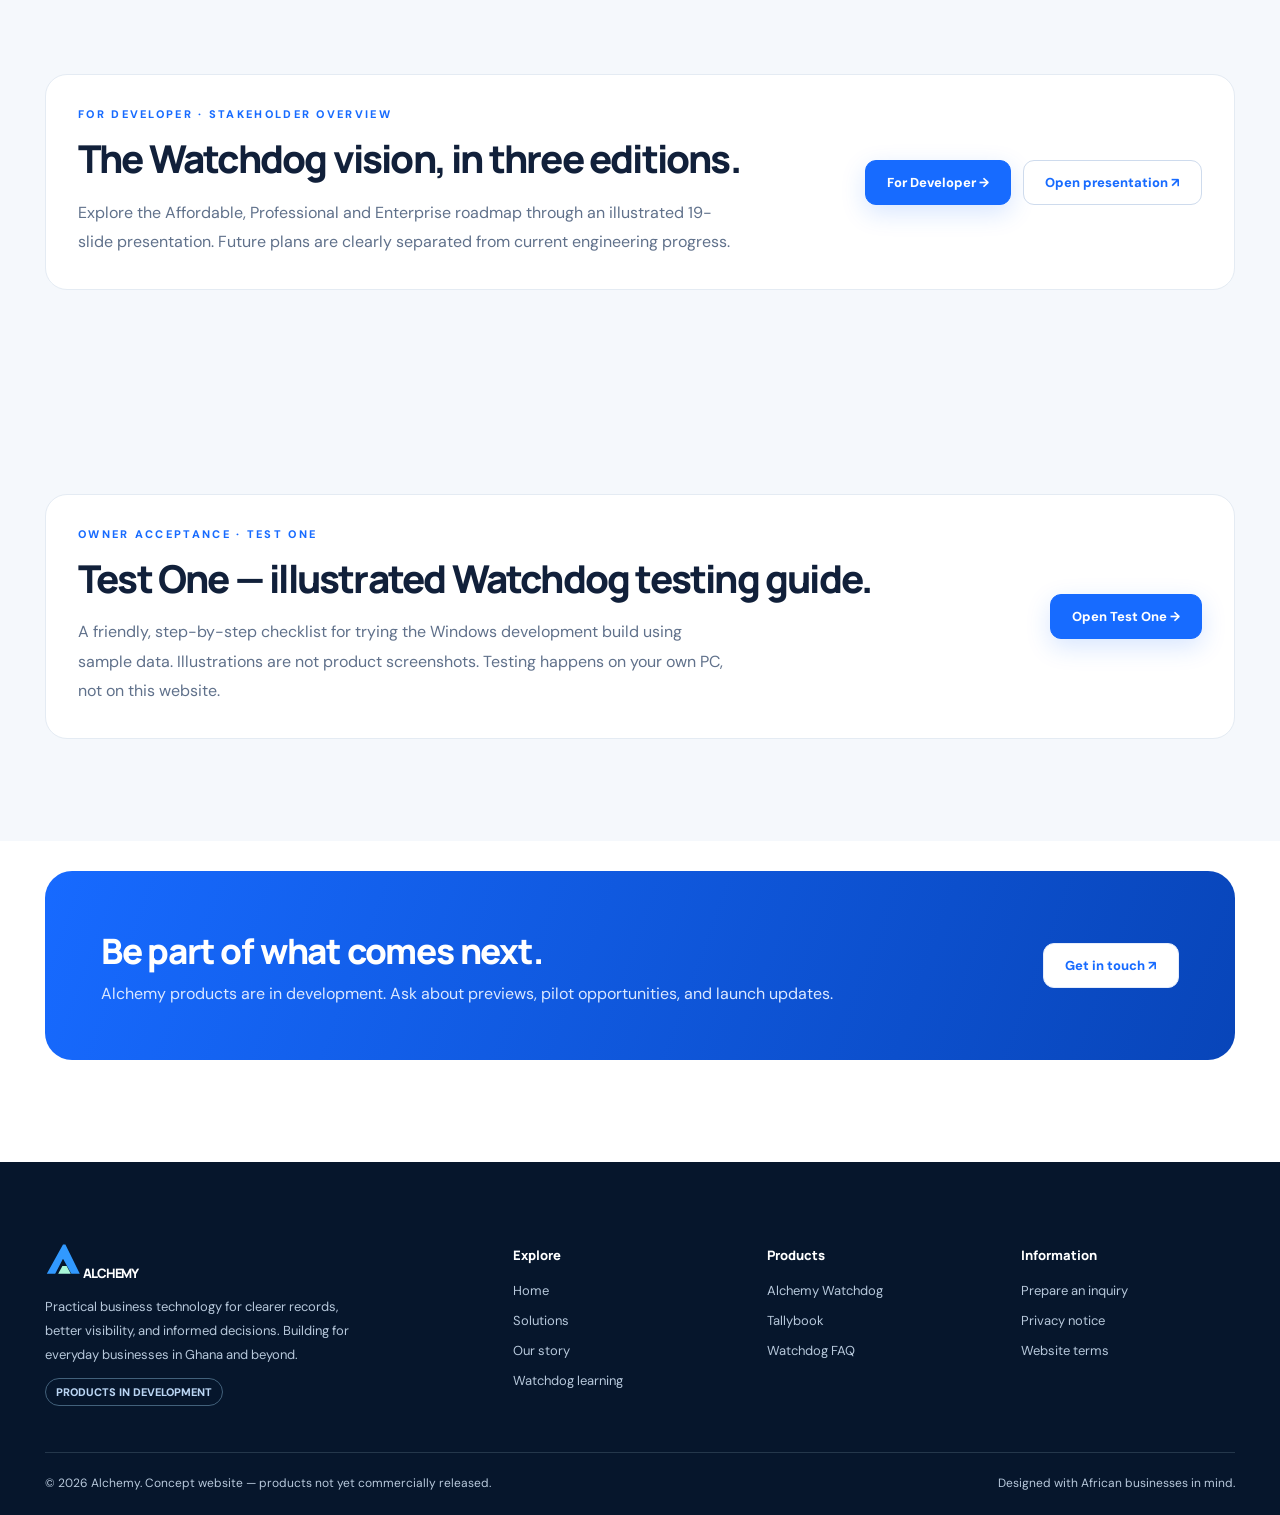
==== commit 11acc820: "Add illustrated Test One Watchdog owner testing section" ====
--- a/index.html
+++ b/index.html
@@ -1 +1 @@
-<!doctype html><html lang="en"><head><meta charset="utf-8"><meta name="viewport" content="width=device-width,initial-scale=1"><meta name="theme-color" content="#07162b"><meta name="description" content="Alchemy is building Watchdog retail monitoring and Tallybook offline-first business-management software for African entrepreneurs."><title>Business Technology for Real Businesses | Alchemy</title><link rel="icon" type="image/svg+xml" href="assets/favicon.svg"><link rel="stylesheet" href="assets/style.css"><meta property="og:type" content="website"><meta property="og:title" content="Business Technology for Real Businesses | Alchemy"><meta property="og:description" content="Alchemy is building Watchdog retail monitoring and Tallybook offline-first business-management software for African entrepreneurs."><meta name="twitter:card" content="summary"><meta name="twitter:title" content="Business Technology for Real Businesses | Alchemy"></head><body><a class="skip" href="#content">Skip to content</a><header class="header"><nav class="container nav" aria-label="Main navigation"><a href="index.html" class="brand"><img src="assets/logo.svg" alt="" width="36" height="36"> ALCHEMY</a><div class="navlinks" id="navlinks"><a href="index.html" aria-current="page" class="active">Home</a><a href="watchdog.html">Watchdog</a><a href="tallybook.html">Tallybook</a><a href="solutions.html">Solutions</a><a href="about.html">About</a><a href="learn.html">Learn</a><a href="faq.html">FAQ</a><a href="for-developer.html">For Developer</a></div><div class="navcta"><a class="btn nav-contact" href="contact.html">Contact us</a><button type="button" class="menu-toggle" aria-label="Open navigation menu" aria-controls="navlinks" aria-expanded="false">☰</button></div></nav></header><main id="content"><section class="hero"><div class="container"><div><span class="pill"><i></i> Business technology · Built for Africa</span><h1>Clarity for your business.<br><em>Confidence for what’s next.</em></h1><p>Meet Alchemy — a growing ecosystem of practical software for retail security, everyday sales, inventory, and business operations.</p><div class="hero-actions"><a class="btn" href="#products">Explore our products →</a><a class="btn secondary" href="about.html">Discover Alchemy ↗</a></div><div class="hero-foot"><span><b class="check">✓</b> Local-first thinking</span><span><b class="check">✓</b> Built for real businesses</span><span><b class="check">✓</b> Human-led decisions</span></div></div><div class="hero-visual" role="img" aria-label="Illustrative CCTV camera monitoring dashboard with four sample video feeds and a review notice. Not an actual surveillance result."><div class="monitor"><div class="monitor-head"><b>◈ &nbsp; WATCHDOG / MONITORING PREVIEW</b><div class="dots"><i></i><i></i><i></i></div></div><div class="feed-grid"><div class="feed" data-num="1"><span class="person"></span></div><div class="feed" data-num="2"><span class="person"></span></div><div class="feed" data-num="3"><span class="person"></span></div><div class="feed" data-num="4"><span class="person"></span></div></div></div><div class="float-alert"><span class="alert-top">◉ &nbsp; DEMO REVIEW NOTICE</span><b>Activity requires review</b><small>Illustrative event · Zone 02</small></div><div class="mini-phone"><b>Watchdog</b><p>Investigation timeline<br>Review status · Pending</p><div class="progress"></div></div></div></div></section><section class="section" id="products"><div class="container"><div class="sect-top"><div><p class="eyebrow">The Alchemy ecosystem</p><h2 class="h2">Two products. One practical vision.</h2><p class="lead">From the shop floor to the sales counter, our tools are being built to help owners understand what's happening and stay on top of daily operations.</p></div><a href="solutions.html" class="btn light">Explore solutions ↗</a></div><div class="product-grid"><article class="product reveal"><div class="visual watch"><span class="v-label">◈ RETAIL VISIBILITY</span><div class="ui-window"><div class="tile"></div><div class="tile"></div><div class="tile"></div><div class="tile"></div></div></div><div class="copy"><span class="tag" style="color:#607d9a;border-color:#d7e8f8">DEVELOPMENT PREVIEW</span><h3>Alchemy Watchdog</h3><p>A CCTV-assisted retail investigation system designed to bring camera observations, review workflows, and business context together.</p><a href="watchdog.html">Discover Watchdog ↗</a></div></article><article class="product reveal"><div class="visual tally"><span class="v-label" style="color:#17816e">◈ BUSINESS MANAGEMENT</span><div class="pos-window"><div class="pos-head"><span>Tallybook / Dashboard</span><span>●</span></div><div class="pos-row"><div>Recorded sales<strong>GH₵ 1,240</strong></div><div>Products<strong>128</strong></div><div>Customers<strong>46</strong></div></div><div class="bars"><i style="height:45%"></i><i style="height:74%"></i><i style="height:60%"></i><i style="height:89%"></i><i style="height:49%"></i><i style="height:80%"></i><i style="height:62%"></i><i style="height:100%"></i></div></div></div><div class="copy"><span class="status-chip">OFFLINE-FIRST DESIGN</span><h3>Tallybook</h3><p>Mobile-first business software designed to organize sales, stock, customer balances, receipts, purchases, and everyday records.</p><a href="tallybook.html" style="color:#127b61">Explore Tallybook ↗</a></div></article></div><p class="concept-caption">All dashboards shown here are fictional design illustrations, not live product screenshots or verified detection results.</p></div></section><section class="section gray"><div class="container"><p class="eyebrow">Why we're building Alchemy</p><h2 class="h2">Practical tools for complex days.</h2><p class="lead" style="margin-bottom:36px">Good business technology should make information easier to find, not harder to understand.</p><div class="feature-grid"><article class="feature reveal"><div class="iconbox">◉</div><h3>Review-worthy activity</h3><p>Camera observations and time-based patterns can help direct attention to events that warrant human review.</p></article><article class="feature reveal"><div class="iconbox">▤</div><h3>POS and video context</h3><p>A planned verified connection between transaction records and authorized video investigations.</p></article><article class="feature reveal"><div class="iconbox">▦</div><h3>Stock & sales records</h3><p>Organize products, purchases, payments, customer balances, and local business activity.</p></article><article class="feature reveal"><div class="iconbox">▣</div><h3>Evidence-led reviews</h3><p>Give operators a structured place to inspect relevant observations and supporting materials.</p></article><article class="feature reveal"><div class="iconbox">⌁</div><h3>Offline-first operations</h3><p>Tallybook is designed for supported local business workflows without continuous internet access.</p></article><article class="feature reveal"><div class="iconbox">↗</div><h3>Multi-store visibility</h3><p>Software foundations for viewing authorized operational summaries across registered store workspaces.</p></article></div></div></section><section class="section dark"><div class="container"><p class="eyebrow">Our approach</p><h2 class="h2">From scattered signals to clearer action.</h2><p class="lead">Designed around the way real people manage shops — with understandable information and human review at the center.</p><div class="steps" style="margin-top:37px"><div class="step"><span>01</span><h3>Capture & record</h3><p>Preserve supported business transactions or CCTV observations in the appropriate product workspace.</p></div><div class="step"><span>02</span><h3>Organize & review</h3><p>Find relevant records, identify items for attention, and examine supporting information.</p></div><div class="step"><span>03</span><h3>Decide with context</h3><p>Give business owners and authorized staff more context for informed decisions, not automatic accusations.</p></div></div></div></section><section class="section gray"><div class="container"><p class="eyebrow">Built with your world in mind</p><h2 class="h2">For everyday business, in all its forms.</h2><p class="lead">Start with Ghanaian businesses. Build for a future where more African entrepreneurs can access useful, understandable technology.</p><div class="industry"><span>🛒 &nbsp;Retail & mini-marts</span><span>💊 &nbsp;Pharmacies</span><span>✂️ &nbsp;Salons & barbershops</span><span>🍽️ &nbsp;Food businesses</span><span>📦 &nbsp;Warehouses</span><span>👗 &nbsp;Fashion shops</span><span>🔧 &nbsp;Repair services</span><span>🏪 &nbsp;Wholesalers</span></div></div></section><section class="section"><div class="container"><div class="split"><div><p class="eyebrow">The product vision</p><h2 class="h2">A clearer view of the whole business.</h2><p class="lead">Alchemy brings together focused tools for two everyday questions: <b>what is happening in my store?</b> and <b>what do my business records tell me?</b></p><div class="note warn"><b>Development notice.</b> This concept illustrates a future product experience. Live Watchdog–Tallybook synchronization, real-model validation, and commercial release are still pending.</div><a class="btn" href="contact.html">Prepare an inquiry →</a></div><div><img class="concept-image" loading="lazy" src="assets/alchemy-concept.webp" alt="Conceptual visual design showing Alchemy, Watchdog and Tallybook product marketing mockups"><p class="concept-caption">AI-generated brand concept. Not a real application screenshot, accuracy proof, or released feature set.</p></div></div></div></section><section class="section gray"><div class="container"><div class="learning-promo"><div><p class="eyebrow">Watchdog learning centre</p><h2 class="h2">Learn to use Watchdog, step by step.</h2><p class="lead">Follow six short beginner lessons or browse clear answers about the development preview.</p></div><div class="learning-promo-actions"><a class="btn" href="learn.html">Start course →</a><a class="btn secondary" href="faq.html">Read FAQs →</a></div></div></div></section><section class="section gray"><div class="container"><div class="learning-promo"><div><p class="eyebrow">For Developer · Stakeholder overview</p><h2 class="h2">The Watchdog vision, in three editions.</h2><p class="lead">Explore the Affordable, Professional and Enterprise roadmap through an illustrated 19-slide presentation. Future plans are clearly separated from current engineering progress.</p></div><div class="learning-promo-actions"><a class="btn" href="for-developer.html">For Developer →</a><a class="btn secondary" href="developer/presentation.html">Open presentation ↗</a></div></div></div></section><section class="section" style="padding-top:30px"><div class="container"><div class="cta-band"><div><h2>Be part of what comes next.</h2><p>Alchemy products are in development. Ask about previews, pilot opportunities, and launch updates.</p></div><a class="btn light" href="contact.html">Get in touch ↗</a></div></div></section></main><footer class="footer"><div class="container"><div class="footer-grid"><div><a href="index.html" class="brand"><img src="assets/logo.svg" alt="" width="36" height="36"> ALCHEMY</a><p>Practical business technology for clearer records, better visibility, and informed decisions. Building for everyday businesses in Ghana and beyond.</p><span class="tag">PRODUCTS IN DEVELOPMENT</span></div><div><h4>Explore</h4><a href="index.html">Home</a><a href="solutions.html">Solutions</a><a href="about.html">Our story</a><a href="learn.html">Watchdog learning</a></div><div><h4>Products</h4><a href="watchdog.html">Alchemy Watchdog</a><a href="tallybook.html">Tallybook</a><a href="faq.html">Watchdog FAQ</a></div><div><h4>Information</h4><a href="contact.html">Prepare an inquiry</a><a href="privacy.html">Privacy notice</a><a href="terms.html">Website terms</a></div></div><div class="footer-bottom"><span>© <span id="yr"></span> Alchemy. Concept website — products not yet commercially released.</span><span>Designed with African businesses in mind.</span></div></div></footer><script src="assets/app.js" defer></script></body></html>+<!doctype html><html lang="en"><head><meta charset="utf-8"><meta name="viewport" content="width=device-width,initial-scale=1"><meta name="theme-color" content="#07162b"><meta name="description" content="Alchemy is building Watchdog retail monitoring and Tallybook offline-first business-management software for African entrepreneurs."><title>Business Technology for Real Businesses | Alchemy</title><link rel="icon" type="image/svg+xml" href="assets/favicon.svg"><link rel="stylesheet" href="assets/style.css"><meta property="og:type" content="website"><meta property="og:title" content="Business Technology for Real Businesses | Alchemy"><meta property="og:description" content="Alchemy is building Watchdog retail monitoring and Tallybook offline-first business-management software for African entrepreneurs."><meta name="twitter:card" content="summary"><meta name="twitter:title" content="Business Technology for Real Businesses | Alchemy"></head><body><a class="skip" href="#content">Skip to content</a><header class="header"><nav class="container nav" aria-label="Main navigation"><a href="index.html" class="brand"><img src="assets/logo.svg" alt="" width="36" height="36"> ALCHEMY</a><div class="navlinks" id="navlinks"><a href="index.html" aria-current="page" class="active">Home</a><a href="watchdog.html">Watchdog</a><a href="tallybook.html">Tallybook</a><a href="solutions.html">Solutions</a><a href="about.html">About</a><a href="learn.html">Learn</a><a href="faq.html">FAQ</a><a href="for-developer.html">For Developer</a><a href="test-one/index.html">Test One</a></div><div class="navcta"><a class="btn nav-contact" href="contact.html">Contact us</a><button type="button" class="menu-toggle" aria-label="Open navigation menu" aria-controls="navlinks" aria-expanded="false">☰</button></div></nav></header><main id="content"><section class="hero"><div class="container"><div><span class="pill"><i></i> Business technology · Built for Africa</span><h1>Clarity for your business.<br><em>Confidence for what’s next.</em></h1><p>Meet Alchemy — a growing ecosystem of practical software for retail security, everyday sales, inventory, and business operations.</p><div class="hero-actions"><a class="btn" href="#products">Explore our products →</a><a class="btn secondary" href="about.html">Discover Alchemy ↗</a></div><div class="hero-foot"><span><b class="check">✓</b> Local-first thinking</span><span><b class="check">✓</b> Built for real businesses</span><span><b class="check">✓</b> Human-led decisions</span></div></div><div class="hero-visual" role="img" aria-label="Illustrative CCTV camera monitoring dashboard with four sample video feeds and a review notice. Not an actual surveillance result."><div class="monitor"><div class="monitor-head"><b>◈ &nbsp; WATCHDOG / MONITORING PREVIEW</b><div class="dots"><i></i><i></i><i></i></div></div><div class="feed-grid"><div class="feed" data-num="1"><span class="person"></span></div><div class="feed" data-num="2"><span class="person"></span></div><div class="feed" data-num="3"><span class="person"></span></div><div class="feed" data-num="4"><span class="person"></span></div></div></div><div class="float-alert"><span class="alert-top">◉ &nbsp; DEMO REVIEW NOTICE</span><b>Activity requires review</b><small>Illustrative event · Zone 02</small></div><div class="mini-phone"><b>Watchdog</b><p>Investigation timeline<br>Review status · Pending</p><div class="progress"></div></div></div></div></section><section class="section" id="products"><div class="container"><div class="sect-top"><div><p class="eyebrow">The Alchemy ecosystem</p><h2 class="h2">Two products. One practical vision.</h2><p class="lead">From the shop floor to the sales counter, our tools are being built to help owners understand what's happening and stay on top of daily operations.</p></div><a href="solutions.html" class="btn light">Explore solutions ↗</a></div><div class="product-grid"><article class="product reveal"><div class="visual watch"><span class="v-label">◈ RETAIL VISIBILITY</span><div class="ui-window"><div class="tile"></div><div class="tile"></div><div class="tile"></div><div class="tile"></div></div></div><div class="copy"><span class="tag" style="color:#607d9a;border-color:#d7e8f8">DEVELOPMENT PREVIEW</span><h3>Alchemy Watchdog</h3><p>A CCTV-assisted retail investigation system designed to bring camera observations, review workflows, and business context together.</p><a href="watchdog.html">Discover Watchdog ↗</a></div></article><article class="product reveal"><div class="visual tally"><span class="v-label" style="color:#17816e">◈ BUSINESS MANAGEMENT</span><div class="pos-window"><div class="pos-head"><span>Tallybook / Dashboard</span><span>●</span></div><div class="pos-row"><div>Recorded sales<strong>GH₵ 1,240</strong></div><div>Products<strong>128</strong></div><div>Customers<strong>46</strong></div></div><div class="bars"><i style="height:45%"></i><i style="height:74%"></i><i style="height:60%"></i><i style="height:89%"></i><i style="height:49%"></i><i style="height:80%"></i><i style="height:62%"></i><i style="height:100%"></i></div></div></div><div class="copy"><span class="status-chip">OFFLINE-FIRST DESIGN</span><h3>Tallybook</h3><p>Mobile-first business software designed to organize sales, stock, customer balances, receipts, purchases, and everyday records.</p><a href="tallybook.html" style="color:#127b61">Explore Tallybook ↗</a></div></article></div><p class="concept-caption">All dashboards shown here are fictional design illustrations, not live product screenshots or verified detection results.</p></div></section><section class="section gray"><div class="container"><p class="eyebrow">Why we're building Alchemy</p><h2 class="h2">Practical tools for complex days.</h2><p class="lead" style="margin-bottom:36px">Good business technology should make information easier to find, not harder to understand.</p><div class="feature-grid"><article class="feature reveal"><div class="iconbox">◉</div><h3>Review-worthy activity</h3><p>Camera observations and time-based patterns can help direct attention to events that warrant human review.</p></article><article class="feature reveal"><div class="iconbox">▤</div><h3>POS and video context</h3><p>A planned verified connection between transaction records and authorized video investigations.</p></article><article class="feature reveal"><div class="iconbox">▦</div><h3>Stock & sales records</h3><p>Organize products, purchases, payments, customer balances, and local business activity.</p></article><article class="feature reveal"><div class="iconbox">▣</div><h3>Evidence-led reviews</h3><p>Give operators a structured place to inspect relevant observations and supporting materials.</p></article><article class="feature reveal"><div class="iconbox">⌁</div><h3>Offline-first operations</h3><p>Tallybook is designed for supported local business workflows without continuous internet access.</p></article><article class="feature reveal"><div class="iconbox">↗</div><h3>Multi-store visibility</h3><p>Software foundations for viewing authorized operational summaries across registered store workspaces.</p></article></div></div></section><section class="section dark"><div class="container"><p class="eyebrow">Our approach</p><h2 class="h2">From scattered signals to clearer action.</h2><p class="lead">Designed around the way real people manage shops — with understandable information and human review at the center.</p><div class="steps" style="margin-top:37px"><div class="step"><span>01</span><h3>Capture & record</h3><p>Preserve supported business transactions or CCTV observations in the appropriate product workspace.</p></div><div class="step"><span>02</span><h3>Organize & review</h3><p>Find relevant records, identify items for attention, and examine supporting information.</p></div><div class="step"><span>03</span><h3>Decide with context</h3><p>Give business owners and authorized staff more context for informed decisions, not automatic accusations.</p></div></div></div></section><section class="section gray"><div class="container"><p class="eyebrow">Built with your world in mind</p><h2 class="h2">For everyday business, in all its forms.</h2><p class="lead">Start with Ghanaian businesses. Build for a future where more African entrepreneurs can access useful, understandable technology.</p><div class="industry"><span>🛒 &nbsp;Retail & mini-marts</span><span>💊 &nbsp;Pharmacies</span><span>✂️ &nbsp;Salons & barbershops</span><span>🍽️ &nbsp;Food businesses</span><span>📦 &nbsp;Warehouses</span><span>👗 &nbsp;Fashion shops</span><span>🔧 &nbsp;Repair services</span><span>🏪 &nbsp;Wholesalers</span></div></div></section><section class="section"><div class="container"><div class="split"><div><p class="eyebrow">The product vision</p><h2 class="h2">A clearer view of the whole business.</h2><p class="lead">Alchemy brings together focused tools for two everyday questions: <b>what is happening in my store?</b> and <b>what do my business records tell me?</b></p><div class="note warn"><b>Development notice.</b> This concept illustrates a future product experience. Live Watchdog–Tallybook synchronization, real-model validation, and commercial release are still pending.</div><a class="btn" href="contact.html">Prepare an inquiry →</a></div><div><img class="concept-image" loading="lazy" src="assets/alchemy-concept.webp" alt="Conceptual visual design showing Alchemy, Watchdog and Tallybook product marketing mockups"><p class="concept-caption">AI-generated brand concept. Not a real application screenshot, accuracy proof, or released feature set.</p></div></div></div></section><section class="section gray"><div class="container"><div class="learning-promo"><div><p class="eyebrow">Watchdog learning centre</p><h2 class="h2">Learn to use Watchdog, step by step.</h2><p class="lead">Follow six short beginner lessons or browse clear answers about the development preview.</p></div><div class="learning-promo-actions"><a class="btn" href="learn.html">Start course →</a><a class="btn secondary" href="faq.html">Read FAQs →</a></div></div></div></section><section class="section gray"><div class="container"><div class="learning-promo"><div><p class="eyebrow">For Developer · Stakeholder overview</p><h2 class="h2">The Watchdog vision, in three editions.</h2><p class="lead">Explore the Affordable, Professional and Enterprise roadmap through an illustrated 19-slide presentation. Future plans are clearly separated from current engineering progress.</p></div><div class="learning-promo-actions"><a class="btn" href="for-developer.html">For Developer →</a><a class="btn secondary" href="developer/presentation.html">Open presentation ↗</a></div></div></div></section><section class="section gray" aria-labelledby="test-one-heading"><div class="container"><div class="learning-promo"><div><p class="eyebrow">Owner acceptance · Test One</p><h2 class="h2" id="test-one-heading">Test One — illustrated Watchdog testing guide.</h2><p class="lead">A friendly, step-by-step checklist for trying the Windows development build using sample data. Illustrations are not product screenshots. Testing happens on your own PC, not on this website.</p></div><div class="learning-promo-actions"><a class="btn" href="test-one/index.html">Open Test One →</a></div></div></div></section><section class="section" style="padding-top:30px"><div class="container"><div class="cta-band"><div><h2>Be part of what comes next.</h2><p>Alchemy products are in development. Ask about previews, pilot opportunities, and launch updates.</p></div><a class="btn light" href="contact.html">Get in touch ↗</a></div></div></section></main><footer class="footer"><div class="container"><div class="footer-grid"><div><a href="index.html" class="brand"><img src="assets/logo.svg" alt="" width="36" height="36"> ALCHEMY</a><p>Practical business technology for clearer records, better visibility, and informed decisions. Building for everyday businesses in Ghana and beyond.</p><span class="tag">PRODUCTS IN DEVELOPMENT</span></div><div><h4>Explore</h4><a href="index.html">Home</a><a href="solutions.html">Solutions</a><a href="about.html">Our story</a><a href="learn.html">Watchdog learning</a></div><div><h4>Products</h4><a href="watchdog.html">Alchemy Watchdog</a><a href="tallybook.html">Tallybook</a><a href="faq.html">Watchdog FAQ</a></div><div><h4>Information</h4><a href="contact.html">Prepare an inquiry</a><a href="privacy.html">Privacy notice</a><a href="terms.html">Website terms</a></div></div><div class="footer-bottom"><span>© <span id="yr"></span> Alchemy. Concept website — products not yet commercially released.</span><span>Designed with African businesses in mind.</span></div></div></footer><script src="assets/app.js" defer></script></body></html>
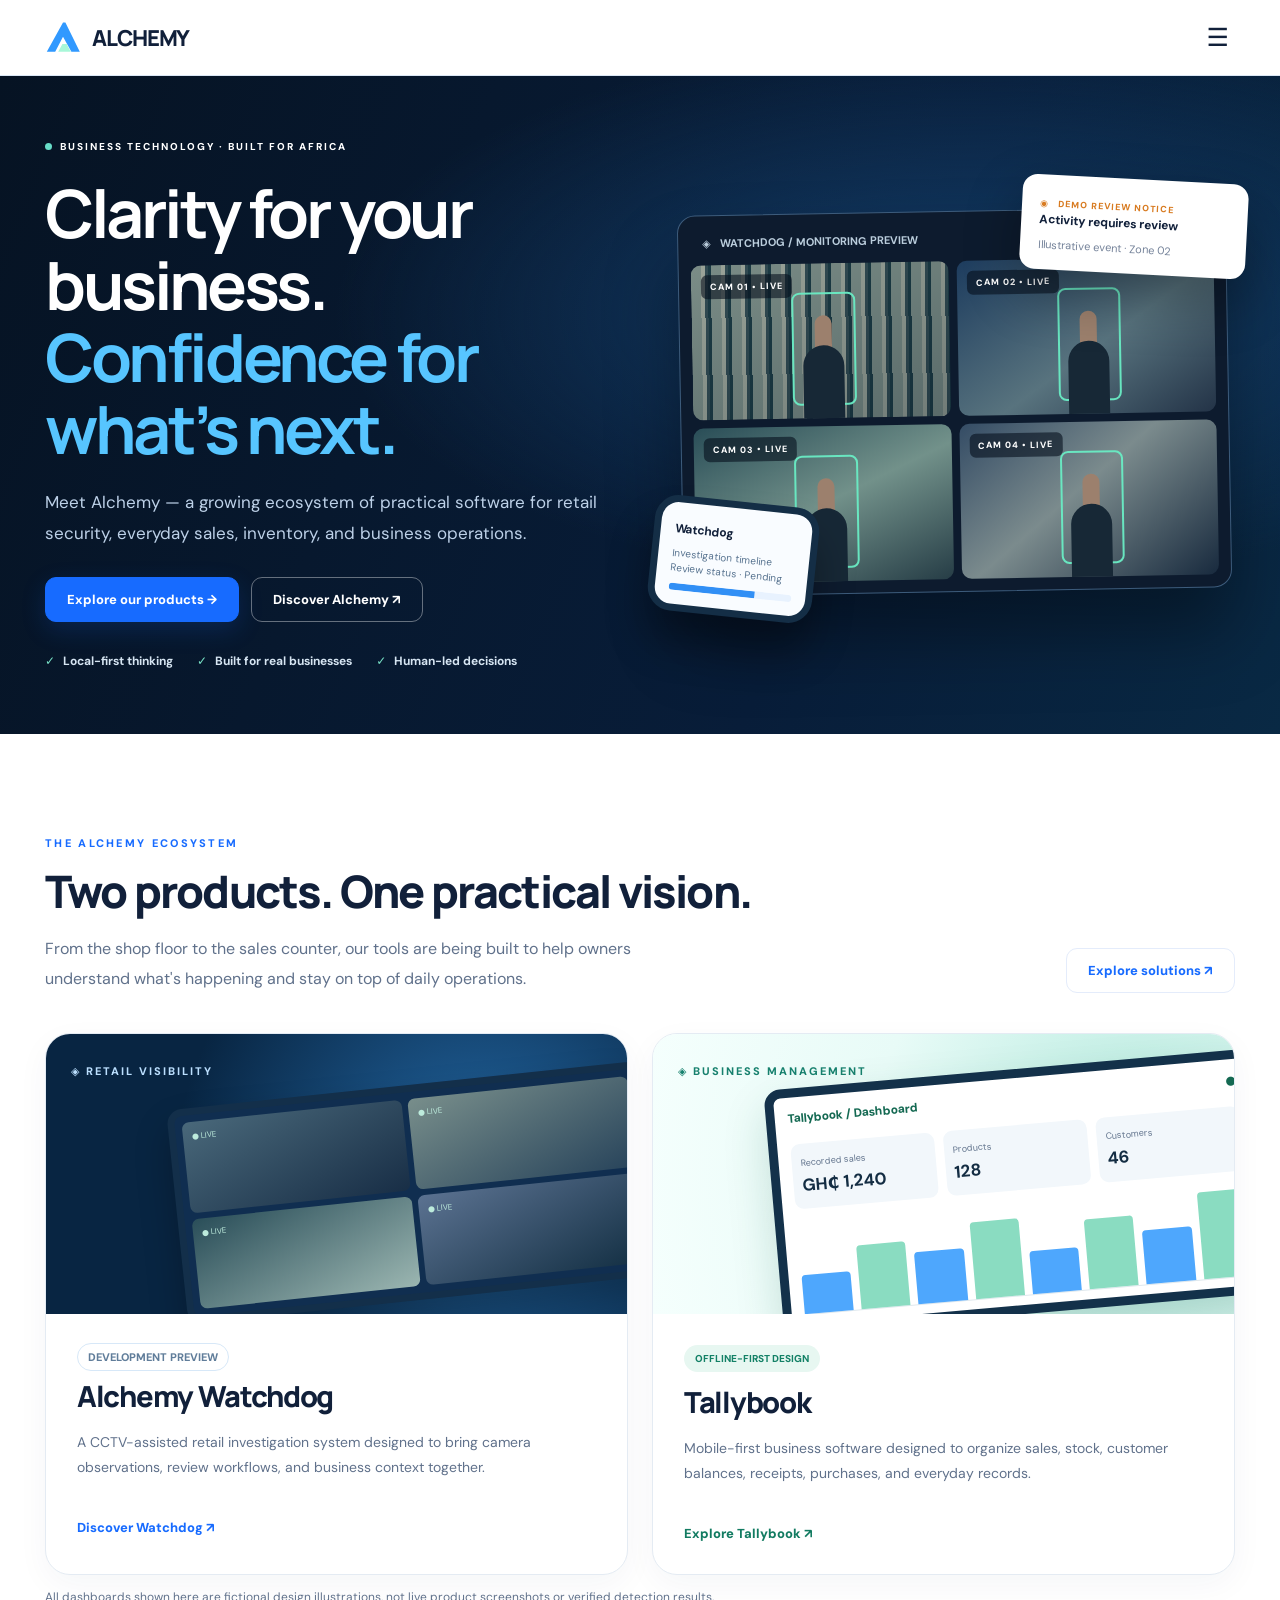
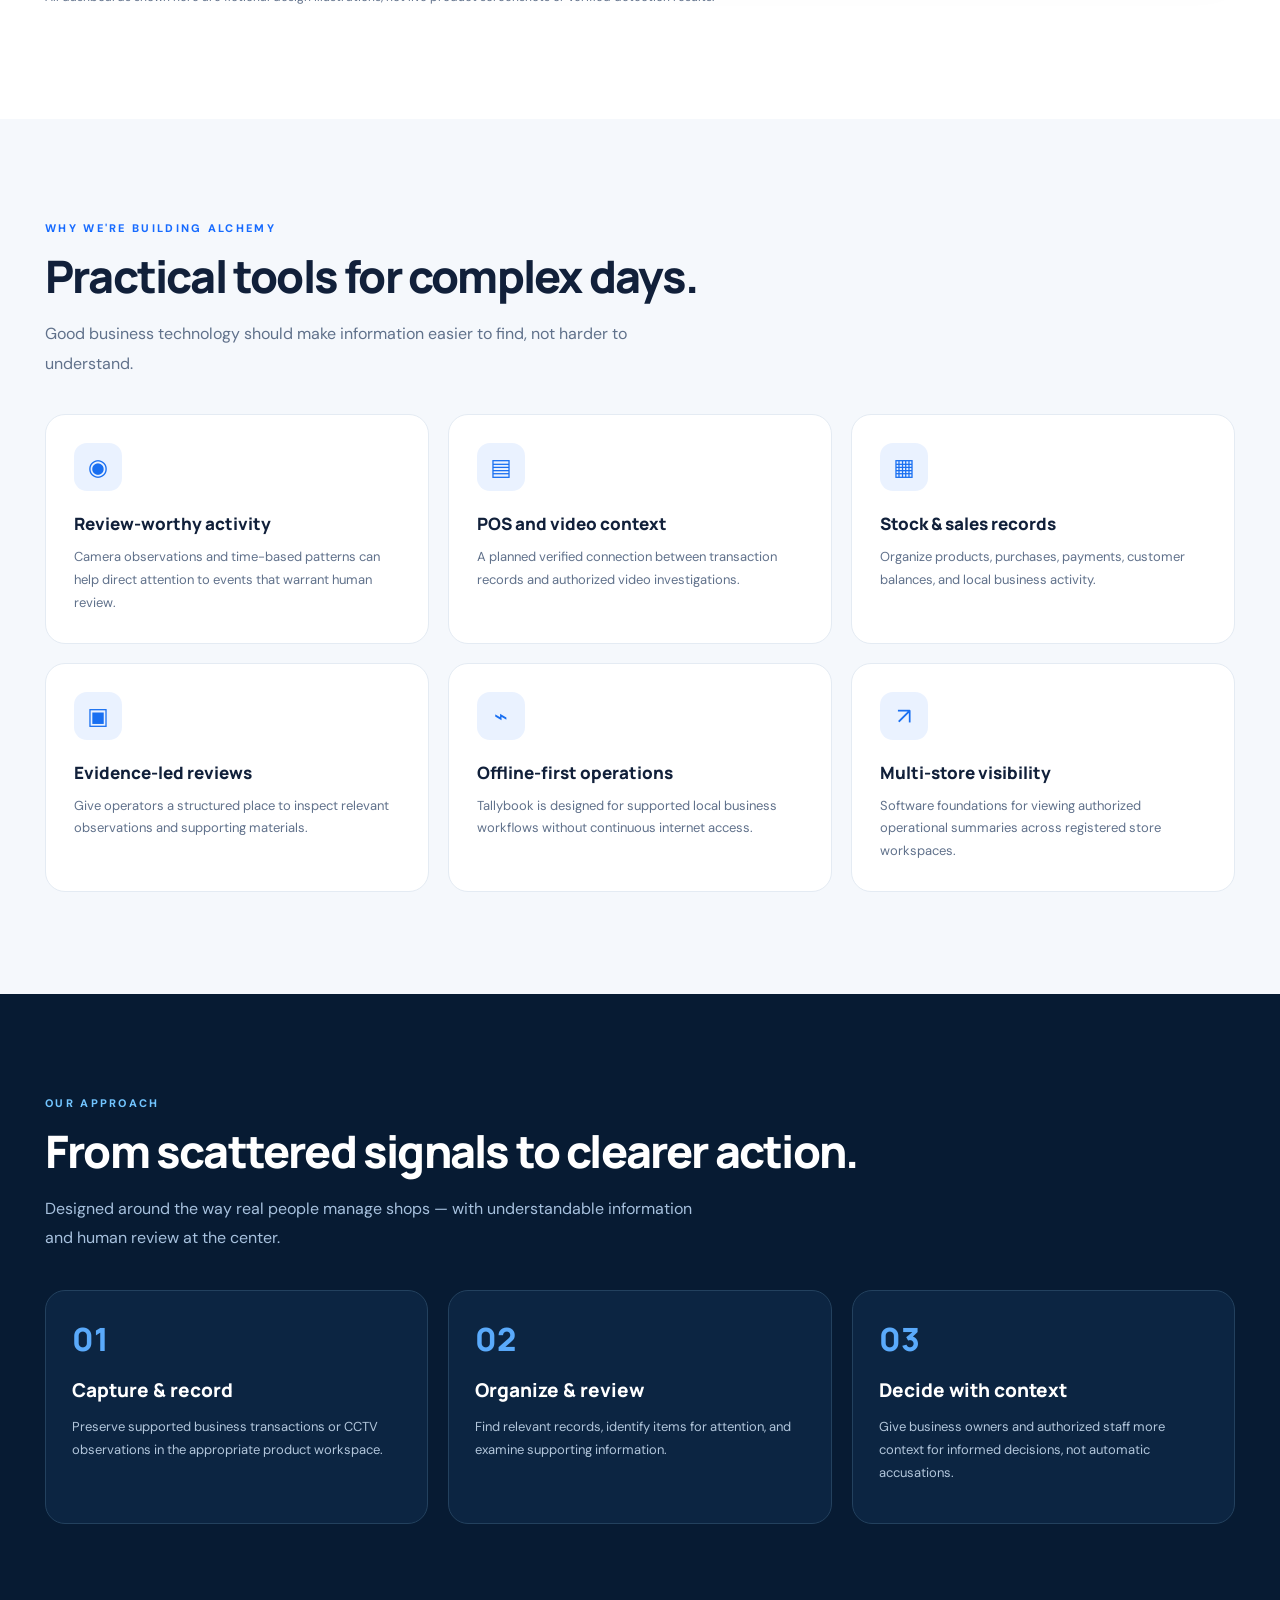
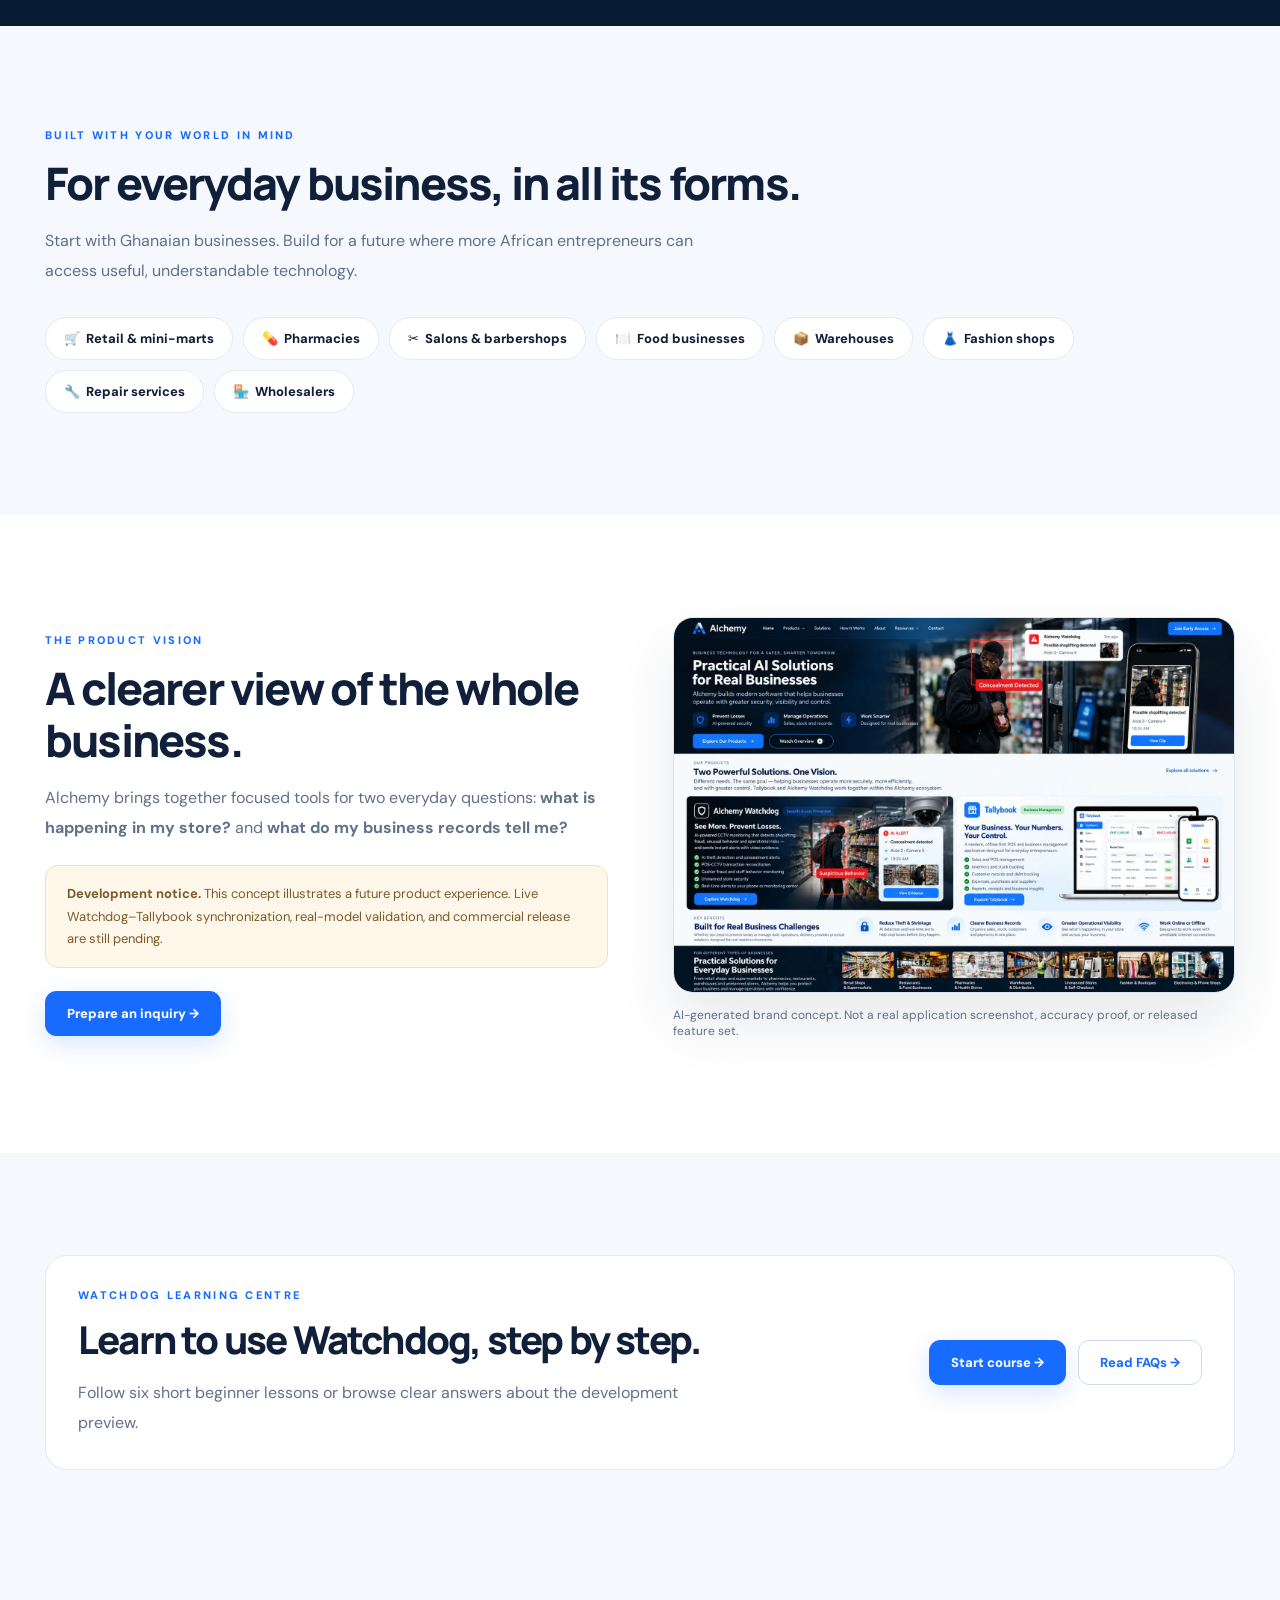
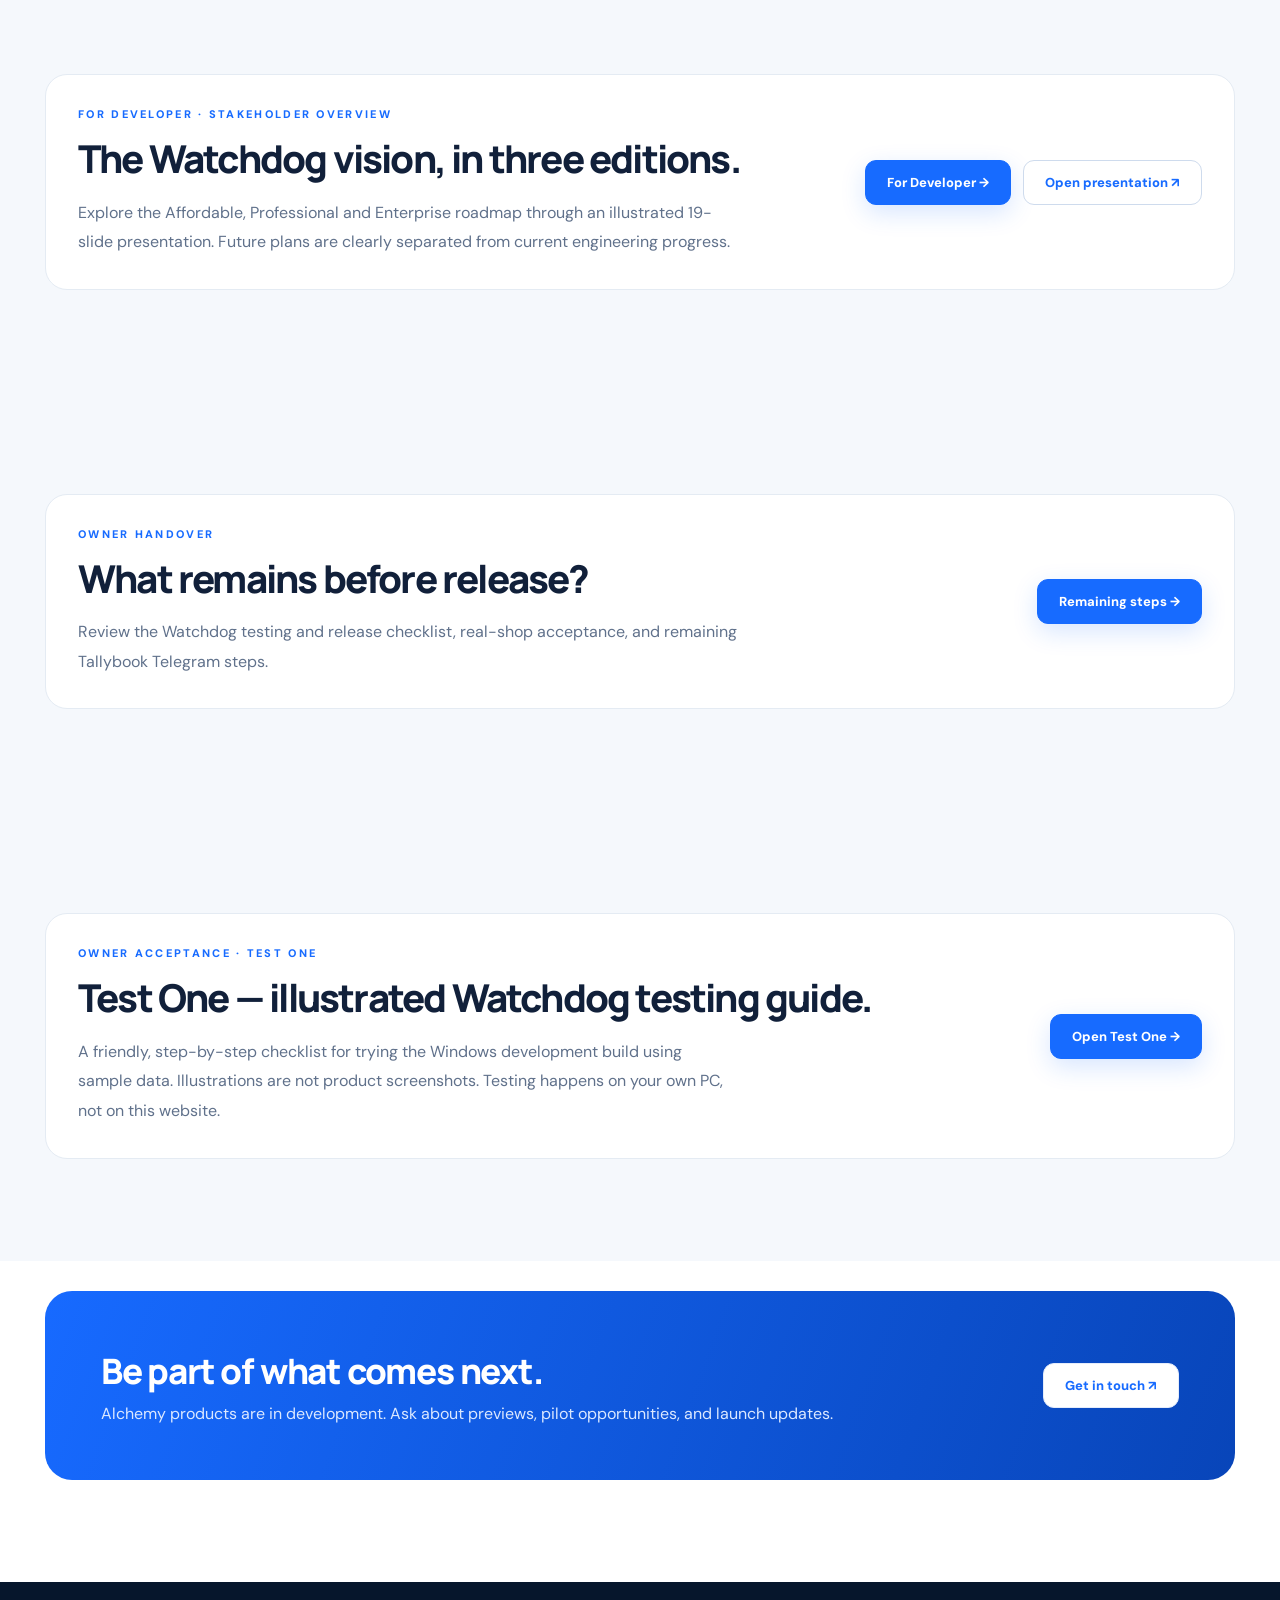
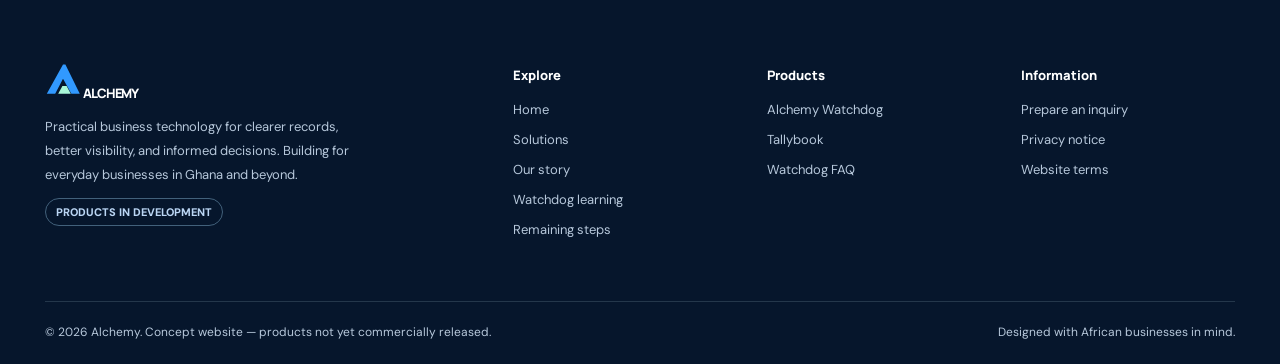
==== commit a2247b17: "Add Alchemy owner Remaining Steps page, navigation, and checks" ====
--- a/index.html
+++ b/index.html
@@ -1 +1 @@
-<!doctype html><html lang="en"><head><meta charset="utf-8"><meta name="viewport" content="width=device-width,initial-scale=1"><meta name="theme-color" content="#07162b"><meta name="description" content="Alchemy is building Watchdog retail monitoring and Tallybook offline-first business-management software for African entrepreneurs."><title>Business Technology for Real Businesses | Alchemy</title><link rel="icon" type="image/svg+xml" href="assets/favicon.svg"><link rel="stylesheet" href="assets/style.css"><meta property="og:type" content="website"><meta property="og:title" content="Business Technology for Real Businesses | Alchemy"><meta property="og:description" content="Alchemy is building Watchdog retail monitoring and Tallybook offline-first business-management software for African entrepreneurs."><meta name="twitter:card" content="summary"><meta name="twitter:title" content="Business Technology for Real Businesses | Alchemy"></head><body><a class="skip" href="#content">Skip to content</a><header class="header"><nav class="container nav" aria-label="Main navigation"><a href="index.html" class="brand"><img src="assets/logo.svg" alt="" width="36" height="36"> ALCHEMY</a><div class="navlinks" id="navlinks"><a href="index.html" aria-current="page" class="active">Home</a><a href="watchdog.html">Watchdog</a><a href="tallybook.html">Tallybook</a><a href="solutions.html">Solutions</a><a href="about.html">About</a><a href="learn.html">Learn</a><a href="faq.html">FAQ</a><a href="for-developer.html">For Developer</a><a href="test-one/index.html">Test One</a></div><div class="navcta"><a class="btn nav-contact" href="contact.html">Contact us</a><button type="button" class="menu-toggle" aria-label="Open navigation menu" aria-controls="navlinks" aria-expanded="false">☰</button></div></nav></header><main id="content"><section class="hero"><div class="container"><div><span class="pill"><i></i> Business technology · Built for Africa</span><h1>Clarity for your business.<br><em>Confidence for what’s next.</em></h1><p>Meet Alchemy — a growing ecosystem of practical software for retail security, everyday sales, inventory, and business operations.</p><div class="hero-actions"><a class="btn" href="#products">Explore our products →</a><a class="btn secondary" href="about.html">Discover Alchemy ↗</a></div><div class="hero-foot"><span><b class="check">✓</b> Local-first thinking</span><span><b class="check">✓</b> Built for real businesses</span><span><b class="check">✓</b> Human-led decisions</span></div></div><div class="hero-visual" role="img" aria-label="Illustrative CCTV camera monitoring dashboard with four sample video feeds and a review notice. Not an actual surveillance result."><div class="monitor"><div class="monitor-head"><b>◈ &nbsp; WATCHDOG / MONITORING PREVIEW</b><div class="dots"><i></i><i></i><i></i></div></div><div class="feed-grid"><div class="feed" data-num="1"><span class="person"></span></div><div class="feed" data-num="2"><span class="person"></span></div><div class="feed" data-num="3"><span class="person"></span></div><div class="feed" data-num="4"><span class="person"></span></div></div></div><div class="float-alert"><span class="alert-top">◉ &nbsp; DEMO REVIEW NOTICE</span><b>Activity requires review</b><small>Illustrative event · Zone 02</small></div><div class="mini-phone"><b>Watchdog</b><p>Investigation timeline<br>Review status · Pending</p><div class="progress"></div></div></div></div></section><section class="section" id="products"><div class="container"><div class="sect-top"><div><p class="eyebrow">The Alchemy ecosystem</p><h2 class="h2">Two products. One practical vision.</h2><p class="lead">From the shop floor to the sales counter, our tools are being built to help owners understand what's happening and stay on top of daily operations.</p></div><a href="solutions.html" class="btn light">Explore solutions ↗</a></div><div class="product-grid"><article class="product reveal"><div class="visual watch"><span class="v-label">◈ RETAIL VISIBILITY</span><div class="ui-window"><div class="tile"></div><div class="tile"></div><div class="tile"></div><div class="tile"></div></div></div><div class="copy"><span class="tag" style="color:#607d9a;border-color:#d7e8f8">DEVELOPMENT PREVIEW</span><h3>Alchemy Watchdog</h3><p>A CCTV-assisted retail investigation system designed to bring camera observations, review workflows, and business context together.</p><a href="watchdog.html">Discover Watchdog ↗</a></div></article><article class="product reveal"><div class="visual tally"><span class="v-label" style="color:#17816e">◈ BUSINESS MANAGEMENT</span><div class="pos-window"><div class="pos-head"><span>Tallybook / Dashboard</span><span>●</span></div><div class="pos-row"><div>Recorded sales<strong>GH₵ 1,240</strong></div><div>Products<strong>128</strong></div><div>Customers<strong>46</strong></div></div><div class="bars"><i style="height:45%"></i><i style="height:74%"></i><i style="height:60%"></i><i style="height:89%"></i><i style="height:49%"></i><i style="height:80%"></i><i style="height:62%"></i><i style="height:100%"></i></div></div></div><div class="copy"><span class="status-chip">OFFLINE-FIRST DESIGN</span><h3>Tallybook</h3><p>Mobile-first business software designed to organize sales, stock, customer balances, receipts, purchases, and everyday records.</p><a href="tallybook.html" style="color:#127b61">Explore Tallybook ↗</a></div></article></div><p class="concept-caption">All dashboards shown here are fictional design illustrations, not live product screenshots or verified detection results.</p></div></section><section class="section gray"><div class="container"><p class="eyebrow">Why we're building Alchemy</p><h2 class="h2">Practical tools for complex days.</h2><p class="lead" style="margin-bottom:36px">Good business technology should make information easier to find, not harder to understand.</p><div class="feature-grid"><article class="feature reveal"><div class="iconbox">◉</div><h3>Review-worthy activity</h3><p>Camera observations and time-based patterns can help direct attention to events that warrant human review.</p></article><article class="feature reveal"><div class="iconbox">▤</div><h3>POS and video context</h3><p>A planned verified connection between transaction records and authorized video investigations.</p></article><article class="feature reveal"><div class="iconbox">▦</div><h3>Stock & sales records</h3><p>Organize products, purchases, payments, customer balances, and local business activity.</p></article><article class="feature reveal"><div class="iconbox">▣</div><h3>Evidence-led reviews</h3><p>Give operators a structured place to inspect relevant observations and supporting materials.</p></article><article class="feature reveal"><div class="iconbox">⌁</div><h3>Offline-first operations</h3><p>Tallybook is designed for supported local business workflows without continuous internet access.</p></article><article class="feature reveal"><div class="iconbox">↗</div><h3>Multi-store visibility</h3><p>Software foundations for viewing authorized operational summaries across registered store workspaces.</p></article></div></div></section><section class="section dark"><div class="container"><p class="eyebrow">Our approach</p><h2 class="h2">From scattered signals to clearer action.</h2><p class="lead">Designed around the way real people manage shops — with understandable information and human review at the center.</p><div class="steps" style="margin-top:37px"><div class="step"><span>01</span><h3>Capture & record</h3><p>Preserve supported business transactions or CCTV observations in the appropriate product workspace.</p></div><div class="step"><span>02</span><h3>Organize & review</h3><p>Find relevant records, identify items for attention, and examine supporting information.</p></div><div class="step"><span>03</span><h3>Decide with context</h3><p>Give business owners and authorized staff more context for informed decisions, not automatic accusations.</p></div></div></div></section><section class="section gray"><div class="container"><p class="eyebrow">Built with your world in mind</p><h2 class="h2">For everyday business, in all its forms.</h2><p class="lead">Start with Ghanaian businesses. Build for a future where more African entrepreneurs can access useful, understandable technology.</p><div class="industry"><span>🛒 &nbsp;Retail & mini-marts</span><span>💊 &nbsp;Pharmacies</span><span>✂️ &nbsp;Salons & barbershops</span><span>🍽️ &nbsp;Food businesses</span><span>📦 &nbsp;Warehouses</span><span>👗 &nbsp;Fashion shops</span><span>🔧 &nbsp;Repair services</span><span>🏪 &nbsp;Wholesalers</span></div></div></section><section class="section"><div class="container"><div class="split"><div><p class="eyebrow">The product vision</p><h2 class="h2">A clearer view of the whole business.</h2><p class="lead">Alchemy brings together focused tools for two everyday questions: <b>what is happening in my store?</b> and <b>what do my business records tell me?</b></p><div class="note warn"><b>Development notice.</b> This concept illustrates a future product experience. Live Watchdog–Tallybook synchronization, real-model validation, and commercial release are still pending.</div><a class="btn" href="contact.html">Prepare an inquiry →</a></div><div><img class="concept-image" loading="lazy" src="assets/alchemy-concept.webp" alt="Conceptual visual design showing Alchemy, Watchdog and Tallybook product marketing mockups"><p class="concept-caption">AI-generated brand concept. Not a real application screenshot, accuracy proof, or released feature set.</p></div></div></div></section><section class="section gray"><div class="container"><div class="learning-promo"><div><p class="eyebrow">Watchdog learning centre</p><h2 class="h2">Learn to use Watchdog, step by step.</h2><p class="lead">Follow six short beginner lessons or browse clear answers about the development preview.</p></div><div class="learning-promo-actions"><a class="btn" href="learn.html">Start course →</a><a class="btn secondary" href="faq.html">Read FAQs →</a></div></div></div></section><section class="section gray"><div class="container"><div class="learning-promo"><div><p class="eyebrow">For Developer · Stakeholder overview</p><h2 class="h2">The Watchdog vision, in three editions.</h2><p class="lead">Explore the Affordable, Professional and Enterprise roadmap through an illustrated 19-slide presentation. Future plans are clearly separated from current engineering progress.</p></div><div class="learning-promo-actions"><a class="btn" href="for-developer.html">For Developer →</a><a class="btn secondary" href="developer/presentation.html">Open presentation ↗</a></div></div></div></section><section class="section gray" aria-labelledby="test-one-heading"><div class="container"><div class="learning-promo"><div><p class="eyebrow">Owner acceptance · Test One</p><h2 class="h2" id="test-one-heading">Test One — illustrated Watchdog testing guide.</h2><p class="lead">A friendly, step-by-step checklist for trying the Windows development build using sample data. Illustrations are not product screenshots. Testing happens on your own PC, not on this website.</p></div><div class="learning-promo-actions"><a class="btn" href="test-one/index.html">Open Test One →</a></div></div></div></section><section class="section" style="padding-top:30px"><div class="container"><div class="cta-band"><div><h2>Be part of what comes next.</h2><p>Alchemy products are in development. Ask about previews, pilot opportunities, and launch updates.</p></div><a class="btn light" href="contact.html">Get in touch ↗</a></div></div></section></main><footer class="footer"><div class="container"><div class="footer-grid"><div><a href="index.html" class="brand"><img src="assets/logo.svg" alt="" width="36" height="36"> ALCHEMY</a><p>Practical business technology for clearer records, better visibility, and informed decisions. Building for everyday businesses in Ghana and beyond.</p><span class="tag">PRODUCTS IN DEVELOPMENT</span></div><div><h4>Explore</h4><a href="index.html">Home</a><a href="solutions.html">Solutions</a><a href="about.html">Our story</a><a href="learn.html">Watchdog learning</a></div><div><h4>Products</h4><a href="watchdog.html">Alchemy Watchdog</a><a href="tallybook.html">Tallybook</a><a href="faq.html">Watchdog FAQ</a></div><div><h4>Information</h4><a href="contact.html">Prepare an inquiry</a><a href="privacy.html">Privacy notice</a><a href="terms.html">Website terms</a></div></div><div class="footer-bottom"><span>© <span id="yr"></span> Alchemy. Concept website — products not yet commercially released.</span><span>Designed with African businesses in mind.</span></div></div></footer><script src="assets/app.js" defer></script></body></html>+<!doctype html><html lang="en"><head><meta charset="utf-8"><meta name="viewport" content="width=device-width,initial-scale=1"><meta name="theme-color" content="#07162b"><meta name="description" content="Alchemy is building Watchdog retail monitoring and Tallybook offline-first business-management software for African entrepreneurs."><title>Business Technology for Real Businesses | Alchemy</title><link rel="icon" type="image/svg+xml" href="assets/favicon.svg"><link rel="stylesheet" href="assets/style.css"><meta property="og:type" content="website"><meta property="og:title" content="Business Technology for Real Businesses | Alchemy"><meta property="og:description" content="Alchemy is building Watchdog retail monitoring and Tallybook offline-first business-management software for African entrepreneurs."><meta name="twitter:card" content="summary"><meta name="twitter:title" content="Business Technology for Real Businesses | Alchemy"></head><body><a class="skip" href="#content">Skip to content</a><header class="header"><nav class="container nav" aria-label="Main navigation"><a href="index.html" class="brand"><img src="assets/logo.svg" alt="" width="36" height="36"> ALCHEMY</a><div class="navlinks" id="navlinks"><a href="index.html" aria-current="page" class="active">Home</a><a href="watchdog.html">Watchdog</a><a href="tallybook.html">Tallybook</a><a href="solutions.html">Solutions</a><a href="about.html">About</a><a href="learn.html">Learn</a><a href="faq.html">FAQ</a><a href="for-developer.html">For Developer</a><a href="test-one/index.html">Test One</a><a href="remaining-steps.html">Remaining Steps</a></div><div class="navcta"><a class="btn nav-contact" href="contact.html">Contact us</a><button type="button" class="menu-toggle" aria-label="Open navigation menu" aria-controls="navlinks" aria-expanded="false">☰</button></div></nav></header><main id="content"><section class="hero"><div class="container"><div><span class="pill"><i></i> Business technology · Built for Africa</span><h1>Clarity for your business.<br><em>Confidence for what’s next.</em></h1><p>Meet Alchemy — a growing ecosystem of practical software for retail security, everyday sales, inventory, and business operations.</p><div class="hero-actions"><a class="btn" href="#products">Explore our products →</a><a class="btn secondary" href="about.html">Discover Alchemy ↗</a></div><div class="hero-foot"><span><b class="check">✓</b> Local-first thinking</span><span><b class="check">✓</b> Built for real businesses</span><span><b class="check">✓</b> Human-led decisions</span></div></div><div class="hero-visual" role="img" aria-label="Illustrative CCTV camera monitoring dashboard with four sample video feeds and a review notice. Not an actual surveillance result."><div class="monitor"><div class="monitor-head"><b>◈ &nbsp; WATCHDOG / MONITORING PREVIEW</b><div class="dots"><i></i><i></i><i></i></div></div><div class="feed-grid"><div class="feed" data-num="1"><span class="person"></span></div><div class="feed" data-num="2"><span class="person"></span></div><div class="feed" data-num="3"><span class="person"></span></div><div class="feed" data-num="4"><span class="person"></span></div></div></div><div class="float-alert"><span class="alert-top">◉ &nbsp; DEMO REVIEW NOTICE</span><b>Activity requires review</b><small>Illustrative event · Zone 02</small></div><div class="mini-phone"><b>Watchdog</b><p>Investigation timeline<br>Review status · Pending</p><div class="progress"></div></div></div></div></section><section class="section" id="products"><div class="container"><div class="sect-top"><div><p class="eyebrow">The Alchemy ecosystem</p><h2 class="h2">Two products. One practical vision.</h2><p class="lead">From the shop floor to the sales counter, our tools are being built to help owners understand what's happening and stay on top of daily operations.</p></div><a href="solutions.html" class="btn light">Explore solutions ↗</a></div><div class="product-grid"><article class="product reveal"><div class="visual watch"><span class="v-label">◈ RETAIL VISIBILITY</span><div class="ui-window"><div class="tile"></div><div class="tile"></div><div class="tile"></div><div class="tile"></div></div></div><div class="copy"><span class="tag" style="color:#607d9a;border-color:#d7e8f8">DEVELOPMENT PREVIEW</span><h3>Alchemy Watchdog</h3><p>A CCTV-assisted retail investigation system designed to bring camera observations, review workflows, and business context together.</p><a href="watchdog.html">Discover Watchdog ↗</a></div></article><article class="product reveal"><div class="visual tally"><span class="v-label" style="color:#17816e">◈ BUSINESS MANAGEMENT</span><div class="pos-window"><div class="pos-head"><span>Tallybook / Dashboard</span><span>●</span></div><div class="pos-row"><div>Recorded sales<strong>GH₵ 1,240</strong></div><div>Products<strong>128</strong></div><div>Customers<strong>46</strong></div></div><div class="bars"><i style="height:45%"></i><i style="height:74%"></i><i style="height:60%"></i><i style="height:89%"></i><i style="height:49%"></i><i style="height:80%"></i><i style="height:62%"></i><i style="height:100%"></i></div></div></div><div class="copy"><span class="status-chip">OFFLINE-FIRST DESIGN</span><h3>Tallybook</h3><p>Mobile-first business software designed to organize sales, stock, customer balances, receipts, purchases, and everyday records.</p><a href="tallybook.html" style="color:#127b61">Explore Tallybook ↗</a></div></article></div><p class="concept-caption">All dashboards shown here are fictional design illustrations, not live product screenshots or verified detection results.</p></div></section><section class="section gray"><div class="container"><p class="eyebrow">Why we're building Alchemy</p><h2 class="h2">Practical tools for complex days.</h2><p class="lead" style="margin-bottom:36px">Good business technology should make information easier to find, not harder to understand.</p><div class="feature-grid"><article class="feature reveal"><div class="iconbox">◉</div><h3>Review-worthy activity</h3><p>Camera observations and time-based patterns can help direct attention to events that warrant human review.</p></article><article class="feature reveal"><div class="iconbox">▤</div><h3>POS and video context</h3><p>A planned verified connection between transaction records and authorized video investigations.</p></article><article class="feature reveal"><div class="iconbox">▦</div><h3>Stock & sales records</h3><p>Organize products, purchases, payments, customer balances, and local business activity.</p></article><article class="feature reveal"><div class="iconbox">▣</div><h3>Evidence-led reviews</h3><p>Give operators a structured place to inspect relevant observations and supporting materials.</p></article><article class="feature reveal"><div class="iconbox">⌁</div><h3>Offline-first operations</h3><p>Tallybook is designed for supported local business workflows without continuous internet access.</p></article><article class="feature reveal"><div class="iconbox">↗</div><h3>Multi-store visibility</h3><p>Software foundations for viewing authorized operational summaries across registered store workspaces.</p></article></div></div></section><section class="section dark"><div class="container"><p class="eyebrow">Our approach</p><h2 class="h2">From scattered signals to clearer action.</h2><p class="lead">Designed around the way real people manage shops — with understandable information and human review at the center.</p><div class="steps" style="margin-top:37px"><div class="step"><span>01</span><h3>Capture & record</h3><p>Preserve supported business transactions or CCTV observations in the appropriate product workspace.</p></div><div class="step"><span>02</span><h3>Organize & review</h3><p>Find relevant records, identify items for attention, and examine supporting information.</p></div><div class="step"><span>03</span><h3>Decide with context</h3><p>Give business owners and authorized staff more context for informed decisions, not automatic accusations.</p></div></div></div></section><section class="section gray"><div class="container"><p class="eyebrow">Built with your world in mind</p><h2 class="h2">For everyday business, in all its forms.</h2><p class="lead">Start with Ghanaian businesses. Build for a future where more African entrepreneurs can access useful, understandable technology.</p><div class="industry"><span>🛒 &nbsp;Retail & mini-marts</span><span>💊 &nbsp;Pharmacies</span><span>✂️ &nbsp;Salons & barbershops</span><span>🍽️ &nbsp;Food businesses</span><span>📦 &nbsp;Warehouses</span><span>👗 &nbsp;Fashion shops</span><span>🔧 &nbsp;Repair services</span><span>🏪 &nbsp;Wholesalers</span></div></div></section><section class="section"><div class="container"><div class="split"><div><p class="eyebrow">The product vision</p><h2 class="h2">A clearer view of the whole business.</h2><p class="lead">Alchemy brings together focused tools for two everyday questions: <b>what is happening in my store?</b> and <b>what do my business records tell me?</b></p><div class="note warn"><b>Development notice.</b> This concept illustrates a future product experience. Live Watchdog–Tallybook synchronization, real-model validation, and commercial release are still pending.</div><a class="btn" href="contact.html">Prepare an inquiry →</a></div><div><img class="concept-image" loading="lazy" src="assets/alchemy-concept.webp" alt="Conceptual visual design showing Alchemy, Watchdog and Tallybook product marketing mockups"><p class="concept-caption">AI-generated brand concept. Not a real application screenshot, accuracy proof, or released feature set.</p></div></div></div></section><section class="section gray"><div class="container"><div class="learning-promo"><div><p class="eyebrow">Watchdog learning centre</p><h2 class="h2">Learn to use Watchdog, step by step.</h2><p class="lead">Follow six short beginner lessons or browse clear answers about the development preview.</p></div><div class="learning-promo-actions"><a class="btn" href="learn.html">Start course →</a><a class="btn secondary" href="faq.html">Read FAQs →</a></div></div></div></section><section class="section gray"><div class="container"><div class="learning-promo"><div><p class="eyebrow">For Developer · Stakeholder overview</p><h2 class="h2">The Watchdog vision, in three editions.</h2><p class="lead">Explore the Affordable, Professional and Enterprise roadmap through an illustrated 19-slide presentation. Future plans are clearly separated from current engineering progress.</p></div><div class="learning-promo-actions"><a class="btn" href="for-developer.html">For Developer →</a><a class="btn secondary" href="developer/presentation.html">Open presentation ↗</a></div></div></div></section><section class="section gray"><div class="container"><div class="learning-promo"><div><p class="eyebrow">Owner handover</p><h2 class="h2">What remains before release?</h2><p class="lead">Review the Watchdog testing and release checklist, real-shop acceptance, and remaining Tallybook Telegram steps.</p></div><div class="learning-promo-actions"><a class="btn" href="remaining-steps.html">Remaining steps →</a></div></div></div></section><section class="section gray" aria-labelledby="test-one-heading"><div class="container"><div class="learning-promo"><div><p class="eyebrow">Owner acceptance · Test One</p><h2 class="h2" id="test-one-heading">Test One — illustrated Watchdog testing guide.</h2><p class="lead">A friendly, step-by-step checklist for trying the Windows development build using sample data. Illustrations are not product screenshots. Testing happens on your own PC, not on this website.</p></div><div class="learning-promo-actions"><a class="btn" href="test-one/index.html">Open Test One →</a></div></div></div></section><section class="section" style="padding-top:30px"><div class="container"><div class="cta-band"><div><h2>Be part of what comes next.</h2><p>Alchemy products are in development. Ask about previews, pilot opportunities, and launch updates.</p></div><a class="btn light" href="contact.html">Get in touch ↗</a></div></div></section></main><footer class="footer"><div class="container"><div class="footer-grid"><div><a href="index.html" class="brand"><img src="assets/logo.svg" alt="" width="36" height="36"> ALCHEMY</a><p>Practical business technology for clearer records, better visibility, and informed decisions. Building for everyday businesses in Ghana and beyond.</p><span class="tag">PRODUCTS IN DEVELOPMENT</span></div><div><h4>Explore</h4><a href="index.html">Home</a><a href="solutions.html">Solutions</a><a href="about.html">Our story</a><a href="learn.html">Watchdog learning</a><a href="remaining-steps.html">Remaining steps</a></div><div><h4>Products</h4><a href="watchdog.html">Alchemy Watchdog</a><a href="tallybook.html">Tallybook</a><a href="faq.html">Watchdog FAQ</a></div><div><h4>Information</h4><a href="contact.html">Prepare an inquiry</a><a href="privacy.html">Privacy notice</a><a href="terms.html">Website terms</a></div></div><div class="footer-bottom"><span>© <span id="yr"></span> Alchemy. Concept website — products not yet commercially released.</span><span>Designed with African businesses in mind.</span></div></div></footer><script src="assets/app.js" defer></script></body></html>
--- a/assets/style.css
+++ b/assets/style.css
@@ -1497,7 +1497,7 @@
 @media(prefers-reduced-motion:reduce){.academy-module,.academy-primary-cta{transition:none!important}.academy-module:hover,.academy-primary-cta:hover{transform:none!important}}
 
 /* Extra primary nav item: keep navigation usable at tablet and small-desktop widths. */
-@media (min-width:761px) and (max-width:1100px) {
+@media (min-width:761px) and (max-width:1360px) {
   .menu-toggle { display:block; }
   .navlinks { display:none; position:absolute; left:0; right:0; top:76px; background:white; padding:22px;
     border-bottom:1px solid var(--border); box-shadow:0 20px 30px #0c29471a; flex-direction:column; align-items:stretch; gap:20px; }
